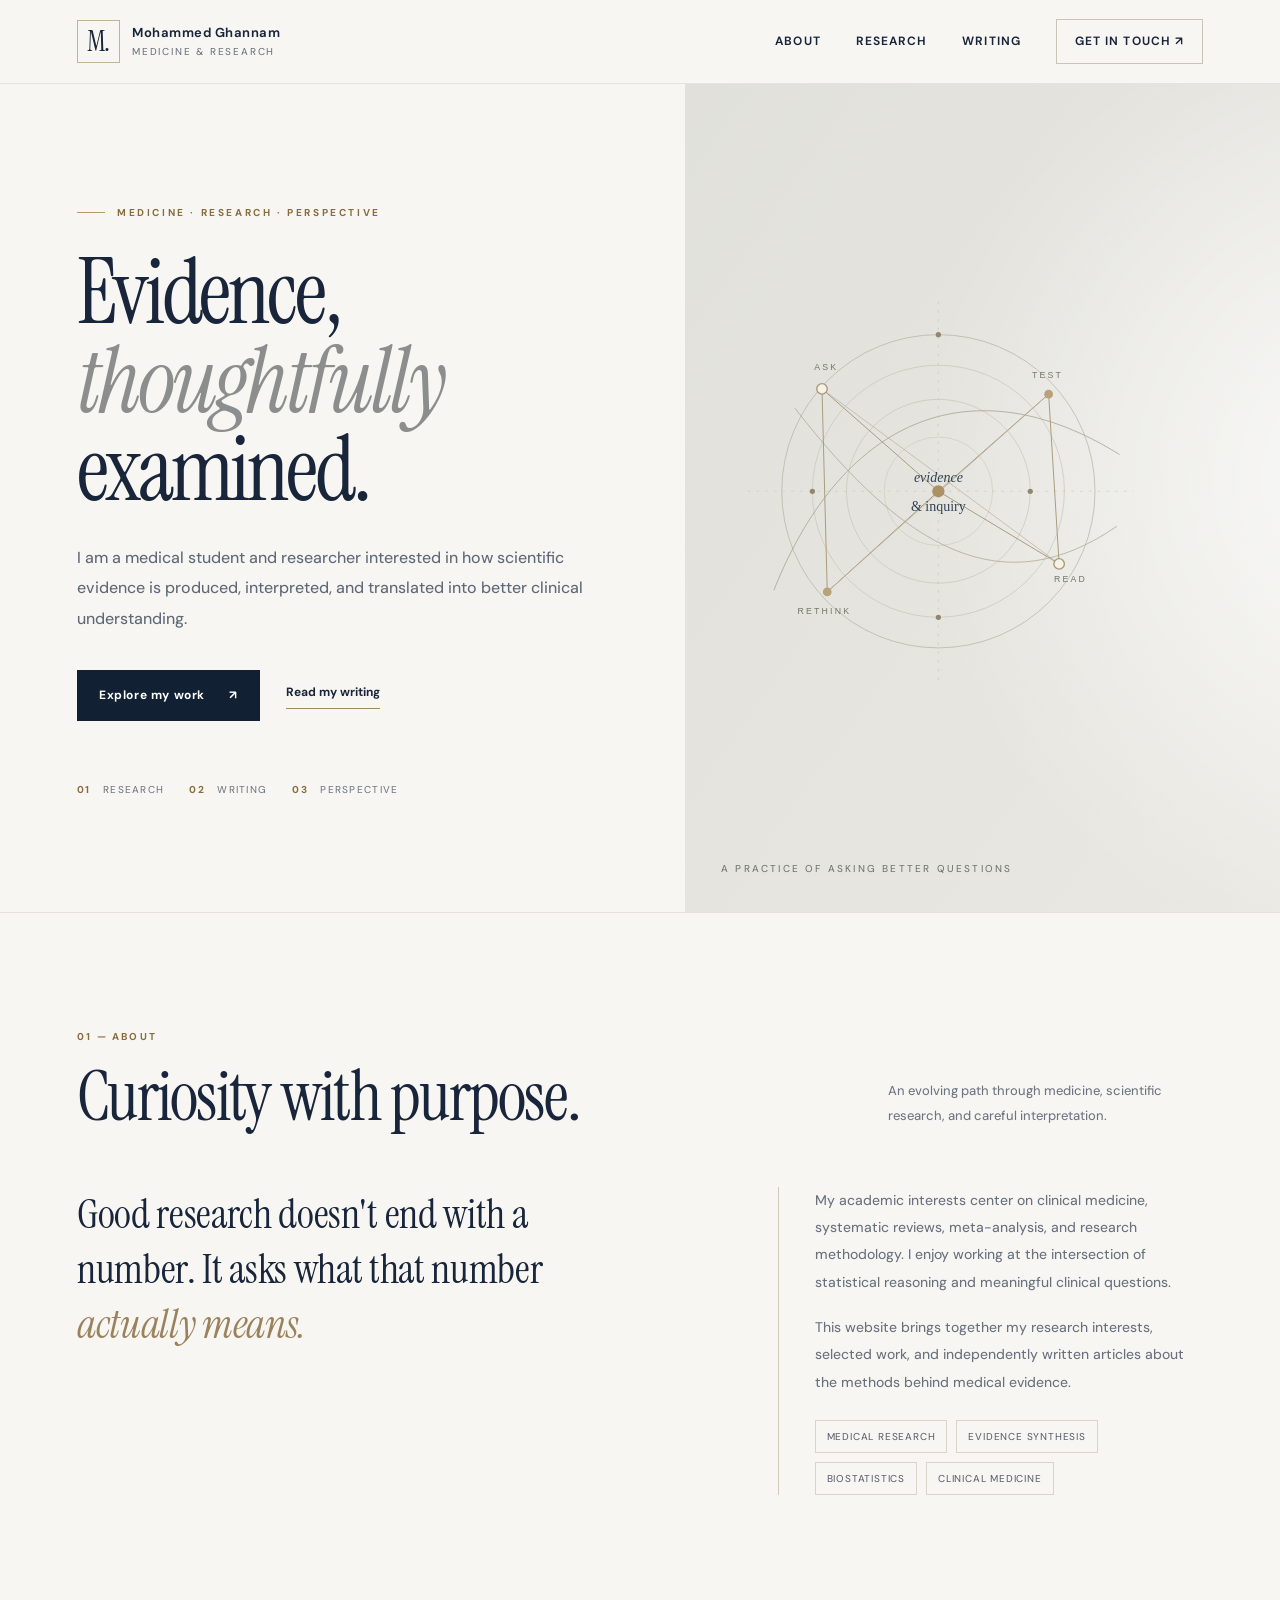
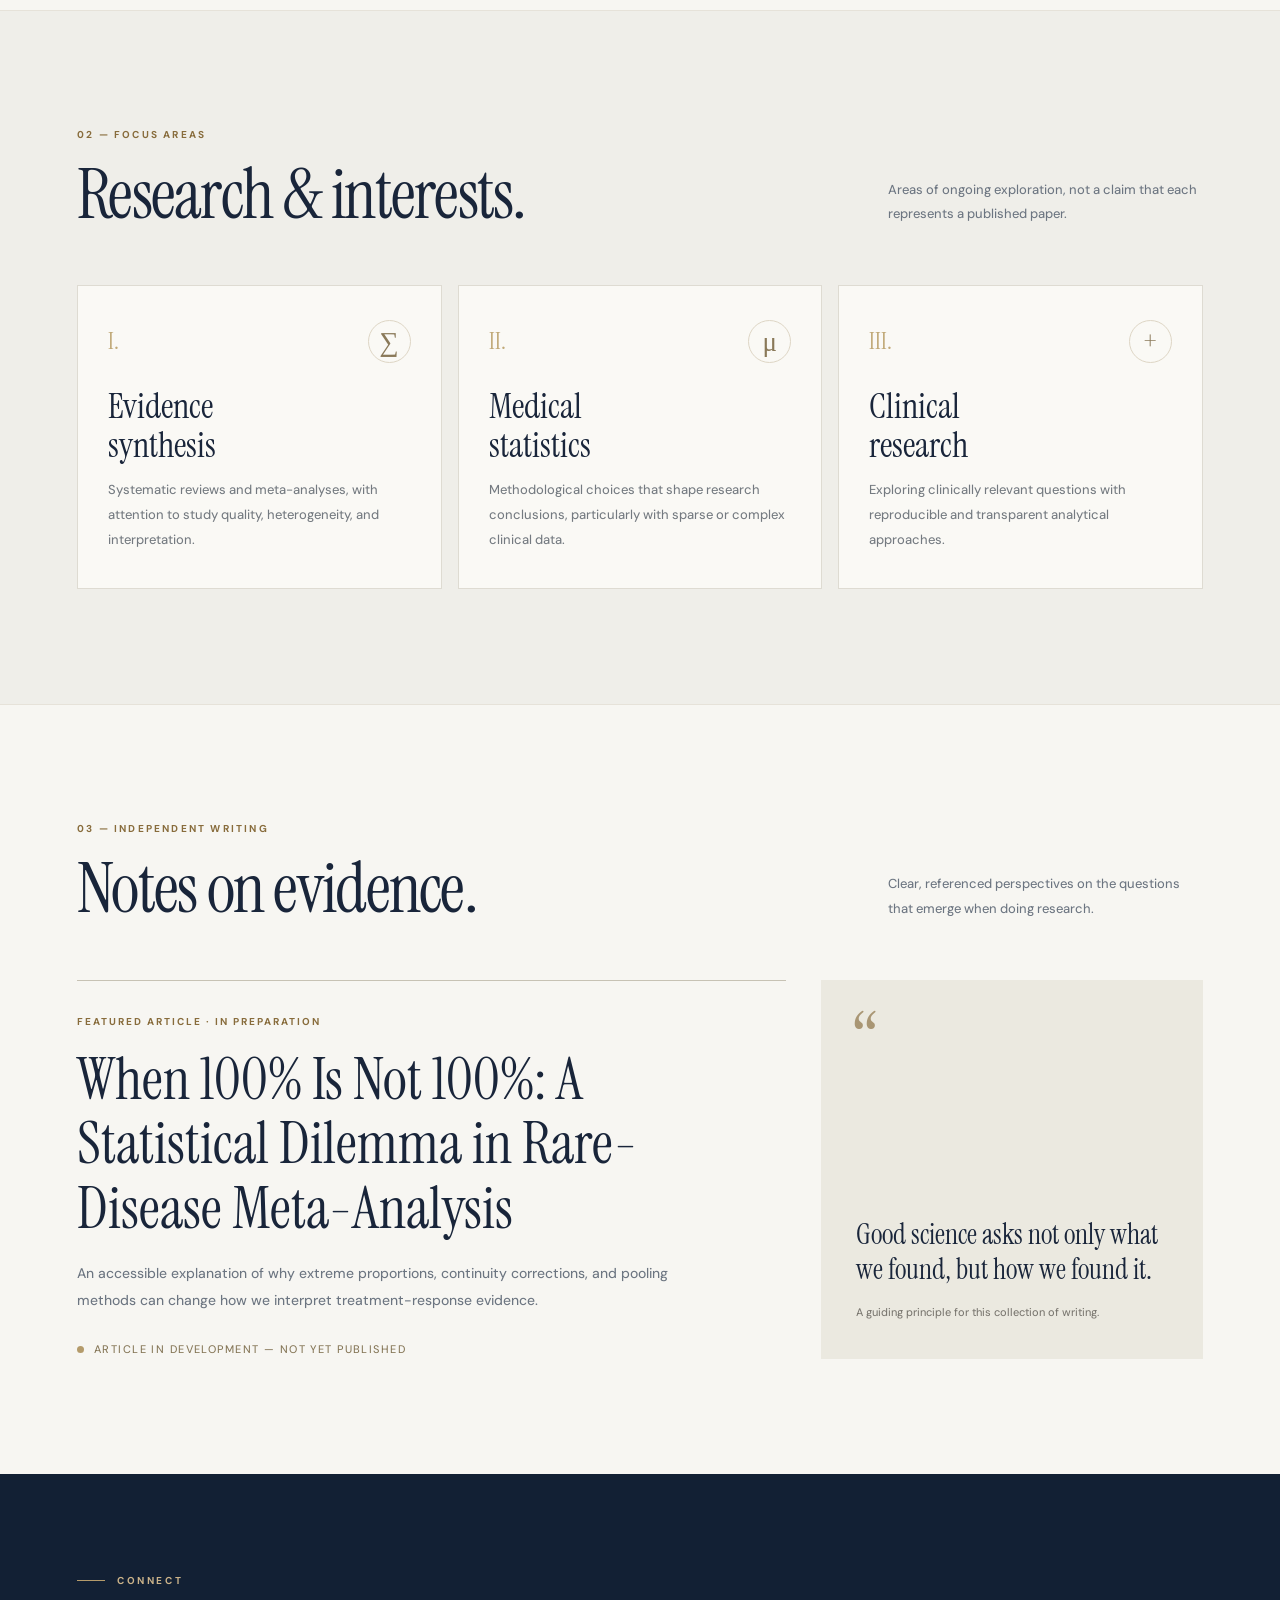
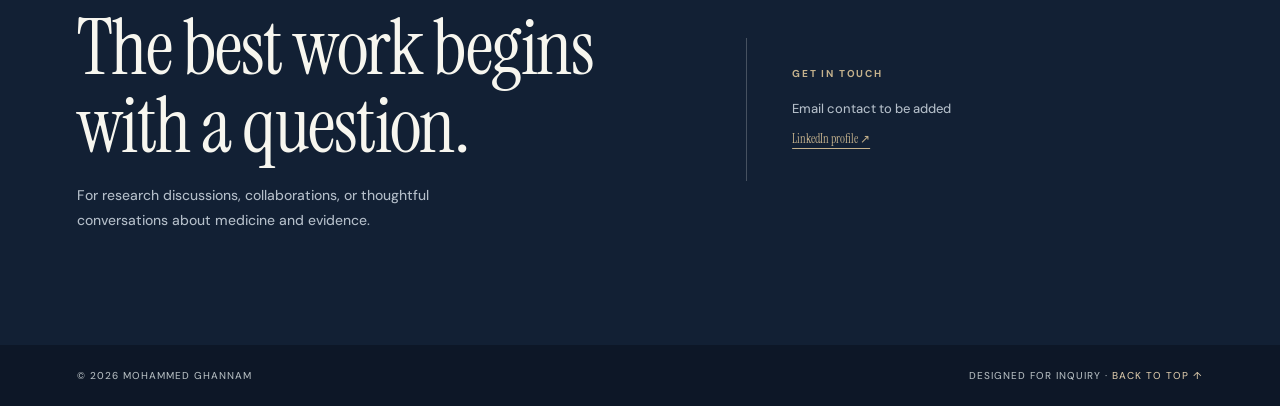
==== index.html @ e0db6dc3 "Add files via upload" ====
<!DOCTYPE html>
<html lang="en">
<head>
  <meta charset="UTF-8">
  <meta name="viewport" content="width=device-width, initial-scale=1">
  <meta name="theme-color" content="#f7f6f2">
  <meta name="description" content="The academic website of Mohammed Ghannam — medicine, research, evidence synthesis, and writing.">
  <meta property="og:type" content="website">
  <meta property="og:title" content="Mohammed Ghannam | Medicine & Research">
  <meta property="og:description" content="Research, evidence synthesis, and reflections on medical statistics.">
  <title>Mohammed Ghannam — Medicine & Research</title>
  <link rel="preconnect" href="https://fonts.googleapis.com">
  <link rel="preconnect" href="https://fonts.gstatic.com" crossorigin>
  <link href="https://fonts.googleapis.com/css2?family=DM+Sans:wght@400;450;500;550;600;650;700&family=Instrument+Serif:ital@0;1&display=swap" rel="stylesheet">
  <style>
  :root{--ink:#19253a;--navy:#122034;--muted:#6c7581;--warm:#f7f6f2;--paper:#fffefa;--line:#e4e2da;--gold:#b49b6b;--gold-dark:#886c3c;--tint:#eeece5;--ff:'DM Sans',Arial,sans-serif;--display:'Instrument Serif',Georgia,serif}
  *{box-sizing:border-box}html{scroll-behavior:smooth}body{margin:0;background:var(--warm);color:var(--ink);font:450 16px/1.7 var(--ff);-webkit-font-smoothing:antialiased}a{color:inherit;text-decoration:none}button{font:inherit}a:focus-visible,button:focus-visible{outline:3px solid var(--gold);outline-offset:4px}::selection{background:#dbc7a4;color:#18253a}.wrap{max-width:1216px;margin:auto;padding:0 45px}
  .site-header{position:sticky;top:0;z-index:10;border-bottom:1px solid rgba(28,39,58,.09);background:rgba(247,246,242,.95);backdrop-filter:blur(20px)}.header-inner{height:83px;display:flex;align-items:center;justify-content:space-between;gap:16px}.brand{display:flex;align-items:center;gap:12px}.brand-mark{width:43px;height:43px;border:1px solid #c2b395;display:grid;place-items:center;color:var(--ink);font:28px var(--display);letter-spacing:-2px;padding-right:2px}.brand-text{display:flex;flex-direction:column;line-height:1.25}.brand-text strong{font-weight:650;font-size:13px;letter-spacing:.04em}.brand-text small{color:var(--muted);font-size:10px;letter-spacing:.18em;text-transform:uppercase;margin-top:5px}.nav{display:flex;gap:35px;align-items:center}.nav a{font-size:12px;font-weight:650;letter-spacing:.09em;text-transform:uppercase;transition:color .2s}.nav a:hover{color:var(--gold-dark)}.nav .nav-contact{border:1px solid #c9c4b8;padding:11px 18px}.menu-toggle{display:none;background:none;border:0;cursor:pointer;font-size:21px;color:var(--ink);padding:8px}
  .hero{position:relative;overflow:hidden;border-bottom:1px solid var(--line)}.hero-grid{min-height:649px;display:grid;grid-template-columns:1.08fr .92fr}.hero-content{padding:120px 25px 114px 0;display:flex;flex-direction:column;justify-content:center}.eyebrow{display:flex;align-items:center;gap:12px;font-size:10px;text-transform:uppercase;letter-spacing:.26em;color:var(--gold-dark);font-weight:700}.eyebrow:before{content:"";height:1px;width:28px;background:var(--gold)}.hero h1{font:normal clamp(66px,7vw,110px)/.99 var(--display);letter-spacing:-.035em;margin:28px 0 28px}.hero h1 em{font-weight:normal;color:#8b8e8d}.hero-description{max-width:510px;color:#5e6877;font-size:16px;line-height:1.9;margin:0}.hero-actions{display:flex;align-items:center;flex-wrap:wrap;gap:26px;margin-top:36px}.button-primary{display:inline-flex;align-items:center;gap:24px;background:var(--navy);color:white;padding:15px 22px;font-size:12px;font-weight:700;letter-spacing:.05em;transition:transform .2s,background .2s}.button-primary:hover{background:#273b51;transform:translateY(-2px)}.text-link{font-size:12px;font-weight:700;border-bottom:1px solid #9c8966;padding-bottom:5px}.hero-art{position:relative;display:grid;place-items:center;background:#e9e8e2;margin:0 -100vw 0 0;padding-right:100vw;overflow:hidden}.hero-art:before{content:"";position:absolute;inset:0;background:radial-gradient(circle at 40% 48%,rgba(255,255,255,.82),transparent 42%),linear-gradient(125deg,rgba(25,42,58,.04),transparent 50%);pointer-events:none}.diagram{width:min(455px,100%);position:relative;z-index:1;padding-left:0}.diagram svg{width:100%;height:auto;display:block}.diagram-label{position:absolute;bottom:35px;left:36px;text-transform:uppercase;font-size:10px;letter-spacing:.22em;color:#71766f}.vertical-text{position:absolute;right:15px;top:50%;transform:translateY(-50%) rotate(90deg);text-transform:uppercase;font-size:9px;letter-spacing:.23em;color:#888c85;white-space:nowrap}.hero-index{display:flex;gap:25px;margin-top:60px;color:#717984;font-size:10px;letter-spacing:.13em;text-transform:uppercase}.hero-index span{white-space:nowrap}.hero-index b{color:var(--gold-dark);font-weight:700;margin-right:8px}
  section{scroll-margin-top:85px}.section-space{padding:115px 0}.section-heading{display:flex;justify-content:space-between;align-items:end;gap:20px;margin-bottom:54px}.section-number{display:block;font-size:10px;letter-spacing:.22em;text-transform:uppercase;font-weight:700;color:var(--gold-dark);margin-bottom:15px}.section-title{font:normal clamp(44px,5.5vw,69px)/1.06 var(--display);letter-spacing:-.025em;margin:0}.section-subtitle{color:var(--muted);font-size:13px;max-width:315px;line-height:1.9;margin:0 0 4px}.about-grid{display:grid;grid-template-columns:1fr .8fr;gap:15%;align-items:start}.about-lead{font:normal clamp(29px,3.2vw,42px)/1.35 var(--display);letter-spacing:-.008em;margin:0}.about-lead em{color:#9a835c}.about-side{border-left:1px solid #cfc9ba;padding-left:36px}.about-side p{margin:0 0 18px;font-size:14px;color:#69717e;line-height:1.95}.topic-tags{display:flex;flex-wrap:wrap;gap:9px;margin-top:24px}.topic-tags span{border:1px solid #d9d4c8;color:#5f6370;font-size:10px;letter-spacing:.08em;padding:7px 11px;text-transform:uppercase}
  .research-section{background:#efeee9;border-top:1px solid #e6e2d9;border-bottom:1px solid #e6e2d9}.research-grid{display:grid;grid-template-columns:repeat(3,1fr);gap:16px}.research-card{border:1px solid #dedbd2;background:#faf9f5;padding:34px 30px 36px;min-height:300px;display:flex;flex-direction:column;justify-content:space-between;transition:transform .2s,border-color .2s}.research-card:hover{transform:translateY(-3px);border-color:#b4a483}.card-top{display:flex;align-items:center;justify-content:space-between}.card-index{font:23px var(--display);color:#c0a977}.card-symbol{height:43px;width:43px;border:1px solid #ded6c5;border-radius:50%;display:grid;place-items:center;color:#8a7959;font:27px var(--display)}.research-card h3{font:normal 35px/1.12 var(--display);margin:24px 0 13px}.research-card p{font-size:13px;color:#747a80;line-height:1.9;margin:0}
  .writing-grid{display:grid;grid-template-columns:1.3fr .7fr;gap:35px}.writing-feature{border-top:1px solid #c7c2b4;padding-top:32px}.writing-feature .meta{color:var(--gold-dark);letter-spacing:.2em;font-size:10px;text-transform:uppercase;font-weight:700}.writing-feature h3{font:normal clamp(36px,4.5vw,59px)/1.12 var(--display);margin:18px 0 19px;max-width:620px}.writing-feature p{max-width:610px;font-size:14px;color:var(--muted);line-height:1.9}.status-line{font-size:11px;text-transform:uppercase;letter-spacing:.13em;color:#857657;display:flex;align-items:center;gap:10px;margin-top:27px}.status-line:before{content:"";width:7px;height:7px;border-radius:50%;background:#b49b6b}.writing-aside{background:#ebe9e0;padding:35px;min-height:285px;display:flex;flex-direction:column;justify-content:space-between}.writing-aside .quote-mark{font:normal 80px/.8 var(--display);color:#a99674}.writing-aside p{font:normal 28px/1.25 var(--display);margin:16px 0 10px}.writing-aside small{font-size:11px;color:#79766f;line-height:1.7}
  .contact-section{background:var(--navy);color:#f7f6ef;padding:98px 0}.contact-grid{display:grid;grid-template-columns:1fr .75fr;align-items:center;gap:60px}.contact-section .eyebrow{color:#cbb38a}.contact-section h2{font:normal clamp(50px,6vw,78px)/1.02 var(--display);max-width:650px;letter-spacing:-.02em;margin:20px 0 17px}.contact-section p{font-size:14px;color:#b4bec9;line-height:1.8;max-width:430px}.contact-side{border-left:1px solid rgba(255,255,255,.22);padding:20px 0 20px 45px}.contact-side strong{font-size:10px;letter-spacing:.18em;text-transform:uppercase;color:#c5b28d}.contact-side a{display:block;font:normal clamp(25px,3vw,35px)/1.2 var(--display);margin:15px 0;color:white;overflow-wrap:anywhere}.contact-side .profile{font-size:12px;color:#c5b28d;text-decoration:underline;text-underline-offset:5px}.contact-side .disabled{color:#b4bec9;font:450 13px var(--ff)}.footer{background:#0d1727;color:#b3bbbf;padding:22px 0}.footer-inner{display:flex;justify-content:space-between;gap:20px;font-size:10px;letter-spacing:.1em;text-transform:uppercase}.footer a{color:#d9c7a9}
  @media(max-width:1000px){.hero-grid{grid-template-columns:1fr 0.75fr}.hero h1{font-size:77px}.hero-index{gap:12px}.hero-index span{font-size:9px}.diagram{width:365px}.wrap{padding:0 32px}.research-card{padding:25px}.research-card h3{font-size:29px}}@media(max-width:740px){.wrap{padding:0 23px}.header-inner{height:74px}.brand-mark{width:38px;height:38px}.brand-text strong{font-size:12px}.nav{display:none;position:absolute;top:74px;left:0;right:0;background:var(--warm);border-bottom:1px solid var(--line);padding:20px 25px 25px;flex-direction:column;gap:20px;align-items:flex-start}.nav.show{display:flex}.menu-toggle{display:block}.hero-grid{min-height:unset;display:flex;flex-direction:column}.hero-content{padding:78px 0 65px}.hero h1{font-size:clamp(65px,13vw,90px);margin-top:25px}.hero-description{font-size:15px}.hero-index{margin-top:48px;flex-wrap:wrap;gap:18px}.hero-art{margin:0 -23px;padding:25px 23px;height:320px}.diagram{width:330px}.vertical-text{right:7px}.diagram-label{bottom:22px;left:24px}.section-space{padding:77px 0}.section-heading{display:block;margin-bottom:37px}.section-subtitle{margin-top:18px;max-width:440px}.about-grid,.writing-grid,.contact-grid{grid-template-columns:1fr;gap:28px}.about-side{padding-left:22px}.research-grid{grid-template-columns:1fr}.research-card{min-height:235px}.research-card h3{margin-top:26px}.writing-aside{min-height:210px}.contact-section{padding:70px 0}.contact-side{padding-left:25px}.footer-inner{flex-direction:column;gap:4px}}@media(prefers-reduced-motion:reduce){html{scroll-behavior:auto}*,*:before,*:after{animation:none!important;transition:none!important}}
  </style>
</head>
<body>
  <!-- EDIT YOUR BASIC DETAILS IN THE SITE SETTINGS NEAR THE BOTTOM OF THIS FILE. -->
  <header class="site-header">
    <div class="wrap header-inner">
      <a class="brand" href="#top" aria-label="Back to home"><span class="brand-mark">M.</span><span class="brand-text"><strong data-site="name">Mohammed Ghannam</strong><small>Medicine &amp; research</small></span></a>
      <button class="menu-toggle" type="button" aria-label="Open menu" aria-expanded="false" aria-controls="primary-nav">☰</button>
      <nav class="nav" id="primary-nav" aria-label="Main navigation"><a href="#about">About</a><a href="#research">Research</a><a href="#writing">Writing</a><a class="nav-contact" href="#contact">Get in touch ↗</a></nav>
    </div>
  </header>
  <main id="top">
    <section class="hero" aria-labelledby="hero-title">
      <div class="wrap hero-grid">
        <div class="hero-content">
          <div class="eyebrow">Medicine · Research · Perspective</div>
          <h1 id="hero-title">Evidence,<br><em>thoughtfully</em><br>examined.</h1>
          <p class="hero-description" data-site="intro">I am a medical student and researcher interested in how scientific evidence is produced, interpreted, and translated into better clinical understanding.</p>
          <div class="hero-actions"><a class="button-primary" href="#research">Explore my work <span aria-hidden="true">↗</span></a><a class="text-link" href="#writing">Read my writing</a></div>
          <div class="hero-index"><span><b>01</b> Research</span><span><b>02</b> Writing</span><span><b>03</b> Perspective</span></div>
        </div>
        <div class="hero-art" aria-hidden="true">
          <div class="diagram">
            <svg viewBox="0 0 520 540" fill="none" xmlns="http://www.w3.org/2000/svg">
              <circle cx="253" cy="262" r="179" stroke="#b5b29f" stroke-width=".8"/><circle cx="253" cy="262" r="144" stroke="#c9c5b6" stroke-width=".8"/><circle cx="253" cy="262" r="105" stroke="#c9c5b6" stroke-width=".8"/><circle cx="253" cy="262" r="62" stroke="#d0ccbd" stroke-width=".8"/>
              <path d="M65 375C146 173 296 118 460 220" stroke="#a19a86" stroke-width=".8"/><path d="M89 167C216 331 328 391 457 302" stroke="#aaa18d" stroke-width=".8"/><path d="M253 45V482M35 262H476" stroke="#c5c0b1" stroke-width=".6" stroke-dasharray="3 7"/>
              <path d="M120 145L253 262L379 151L391 345L253 262L126 377L120 145Z" stroke="#a99a7b" stroke-width="1.1"/><path d="M120 145L391 345M126 377L379 151" stroke="#b9af9c" stroke-width=".8"/>
              <circle cx="253" cy="262" r="7" fill="#ab9163"/><circle cx="120" cy="145" r="6" fill="#f4f2e9" stroke="#aa9977" stroke-width="1.6"/><circle cx="379" cy="151" r="5" fill="#b9a17a"/><circle cx="391" cy="345" r="6" fill="#f4f2e9" stroke="#aa9977" stroke-width="1.6"/><circle cx="126" cy="377" r="5" fill="#b9a17a"/>
              <circle cx="253" cy="83" r="3" fill="#92866f"/><circle cx="109" cy="262" r="3" fill="#92866f"/><circle cx="358" cy="262" r="3" fill="#92866f"/><circle cx="253" cy="406" r="3" fill="#92866f"/>
              <text x="111" y="123" font-family="Arial,sans-serif" font-size="10" letter-spacing="2.5" fill="#737768">ASK</text><text x="360" y="132" font-family="Arial,sans-serif" font-size="10" letter-spacing="2.5" fill="#737768">TEST</text><text x="385" y="366" font-family="Arial,sans-serif" font-size="10" letter-spacing="2.5" fill="#737768">READ</text><text x="92" y="402" font-family="Arial,sans-serif" font-size="10" letter-spacing="2.5" fill="#737768">RETHINK</text>
              <text x="253" y="251" text-anchor="middle" font-family="Georgia,serif" font-style="italic" font-size="16" fill="#344354">evidence</text><text x="253" y="284" text-anchor="middle" font-family="Georgia,serif" font-size="16" fill="#344354">&amp; inquiry</text>
            </svg>
          </div>
          <div class="diagram-label">A practice of asking better questions</div><div class="vertical-text">An independent academic portfolio · 2026</div>
        </div>
      </div>
    </section>
    <section id="about" class="section-space" aria-labelledby="about-title"><div class="wrap">
      <div class="section-heading"><div><span class="section-number">01 — About</span><h2 id="about-title" class="section-title">Curiosity with purpose.</h2></div><p class="section-subtitle">An evolving path through medicine, scientific research, and careful interpretation.</p></div>
      <div class="about-grid"><p class="about-lead">Good research doesn't end with a number. It asks what that number <em>actually means.</em></p><div class="about-side"><p data-site="about">My academic interests center on clinical medicine, systematic reviews, meta-analysis, and research methodology. I enjoy working at the intersection of statistical reasoning and meaningful clinical questions.</p><p>This website brings together my research interests, selected work, and independently written articles about the methods behind medical evidence.</p><div class="topic-tags"><span>Medical research</span><span>Evidence synthesis</span><span>Biostatistics</span><span>Clinical medicine</span></div></div></div>
    </div></section>
    <section id="research" class="section-space research-section" aria-labelledby="research-title"><div class="wrap"><div class="section-heading"><div><span class="section-number">02 — Focus areas</span><h2 id="research-title" class="section-title">Research &amp; interests.</h2></div><p class="section-subtitle">Areas of ongoing exploration, not a claim that each represents a published paper.</p></div><div class="research-grid">
      <article class="research-card"><div class="card-top"><span class="card-index">I.</span><span class="card-symbol">∑</span></div><div><h3>Evidence<br>synthesis</h3><p>Systematic reviews and meta-analyses, with attention to study quality, heterogeneity, and interpretation.</p></div></article>
      <article class="research-card"><div class="card-top"><span class="card-index">II.</span><span class="card-symbol">μ</span></div><div><h3>Medical<br>statistics</h3><p>Methodological choices that shape research conclusions, particularly with sparse or complex clinical data.</p></div></article>
      <article class="research-card"><div class="card-top"><span class="card-index">III.</span><span class="card-symbol">+</span></div><div><h3>Clinical<br>research</h3><p>Exploring clinically relevant questions with reproducible and transparent analytical approaches.</p></div></article>
    </div></div></section>
    <section id="writing" class="section-space" aria-labelledby="writing-title"><div class="wrap"><div class="section-heading"><div><span class="section-number">03 — Independent writing</span><h2 id="writing-title" class="section-title">Notes on evidence.</h2></div><p class="section-subtitle">Clear, referenced perspectives on the questions that emerge when doing research.</p></div><div class="writing-grid"><article class="writing-feature"><div class="meta">Featured article · In preparation</div><h3>When 100% Is Not 100%: A Statistical Dilemma in Rare-Disease Meta-Analysis</h3><p>An accessible explanation of why extreme proportions, continuity corrections, and pooling methods can change how we interpret treatment-response evidence.</p><div class="status-line">Article in development — not yet published</div></article><aside class="writing-aside"><div class="quote-mark">“</div><div><p>Good science asks not only what we found, but how we found it.</p><small>A guiding principle for this collection of writing.</small></div></aside></div></div></section>
    <section id="contact" class="contact-section" aria-labelledby="contact-title"><div class="wrap contact-grid"><div><div class="eyebrow">Connect</div><h2 id="contact-title">The best work begins with a question.</h2><p>For research discussions, collaborations, or thoughtful conversations about medicine and evidence.</p></div><div class="contact-side"><strong>Get in touch</strong><a id="contact-email" class="disabled">Email contact to be added</a><a id="contact-linkedin" class="profile" hidden target="_blank" rel="noopener noreferrer">LinkedIn profile ↗</a></div></div></section>
  </main>
  <footer class="footer"><div class="wrap footer-inner"><span>© <span id="copyright-year">2026</span> <span data-site="name">Mohammed Ghannam</span></span><span>Designed for inquiry · <a href="#top">Back to top ↑</a></span></div></footer>
  <script>
  /* ======================================================
     YOUR SITE SETTINGS — EDIT THESE LINES ONLY
     Later, we can add your real publications and articles.
     ====================================================== */
  const SITE = {
    name: 'Mohammed Ghannam',
    intro: 'I am a medical student and researcher interested in how scientific evidence is produced, interpreted, and translated into better clinical understanding.',
    about: 'My academic interests center on clinical medicine, systematic reviews, meta-analysis, and research methodology. I enjoy working at the intersection of statistical reasoning and meaningful clinical questions.',
    email: '',                    // Example: 'hello@yourdomain.com'
    linkedin: ''                  // Example: 'https://www.linkedin.com/in/your-profile/'
  };
  /* ====================================================== */
  document.querySelectorAll('[data-site]').forEach(el=>{
    const key=el.getAttribute('data-site');if(SITE[key])el.textContent=SITE[key];
  });
  document.title=SITE.name+' — Medicine & Research';
  document.querySelector('meta[name="description"]').content='The academic website of '+SITE.name+' — medicine, research, evidence synthesis, and writing.';
  document.querySelector('meta[property="og:title"]').content=SITE.name+' | Medicine & Research';
  document.getElementById('copyright-year').textContent=String(new Date().getFullYear());
  const emailEl=document.getElementById('contact-email');
  if(SITE.email && /^[^\s@]+@[^\s@]+\.[^\s@]+$/.test(SITE.email)){
    emailEl.href='mailto:'+SITE.email; emailEl.textContent=SITE.email+' ↗'; emailEl.classList.remove('disabled');
  }
  const linkedinEl=document.getElementById('contact-linkedin');
  if(SITE.linkedin && /^https:\/\/(www\.)?linkedin\.com\//i.test(SITE.linkedin)){
    linkedinEl.href=SITE.linkedin; linkedinEl.hidden=false;
  }
  const menuToggle=document.querySelector('.menu-toggle');
  const nav=document.querySelector('.nav');
  menuToggle.addEventListener('click',()=>{
    const open=nav.classList.toggle('show');menuToggle.setAttribute('aria-expanded',String(open));menuToggle.textContent=open?'✕':'☰';
  });
  nav.querySelectorAll('a').forEach(a=>a.addEventListener('click',()=>{
    nav.classList.remove('show');menuToggle.setAttribute('aria-expanded','false');menuToggle.textContent='☰';
  }));
  </script>
</body>
</html>
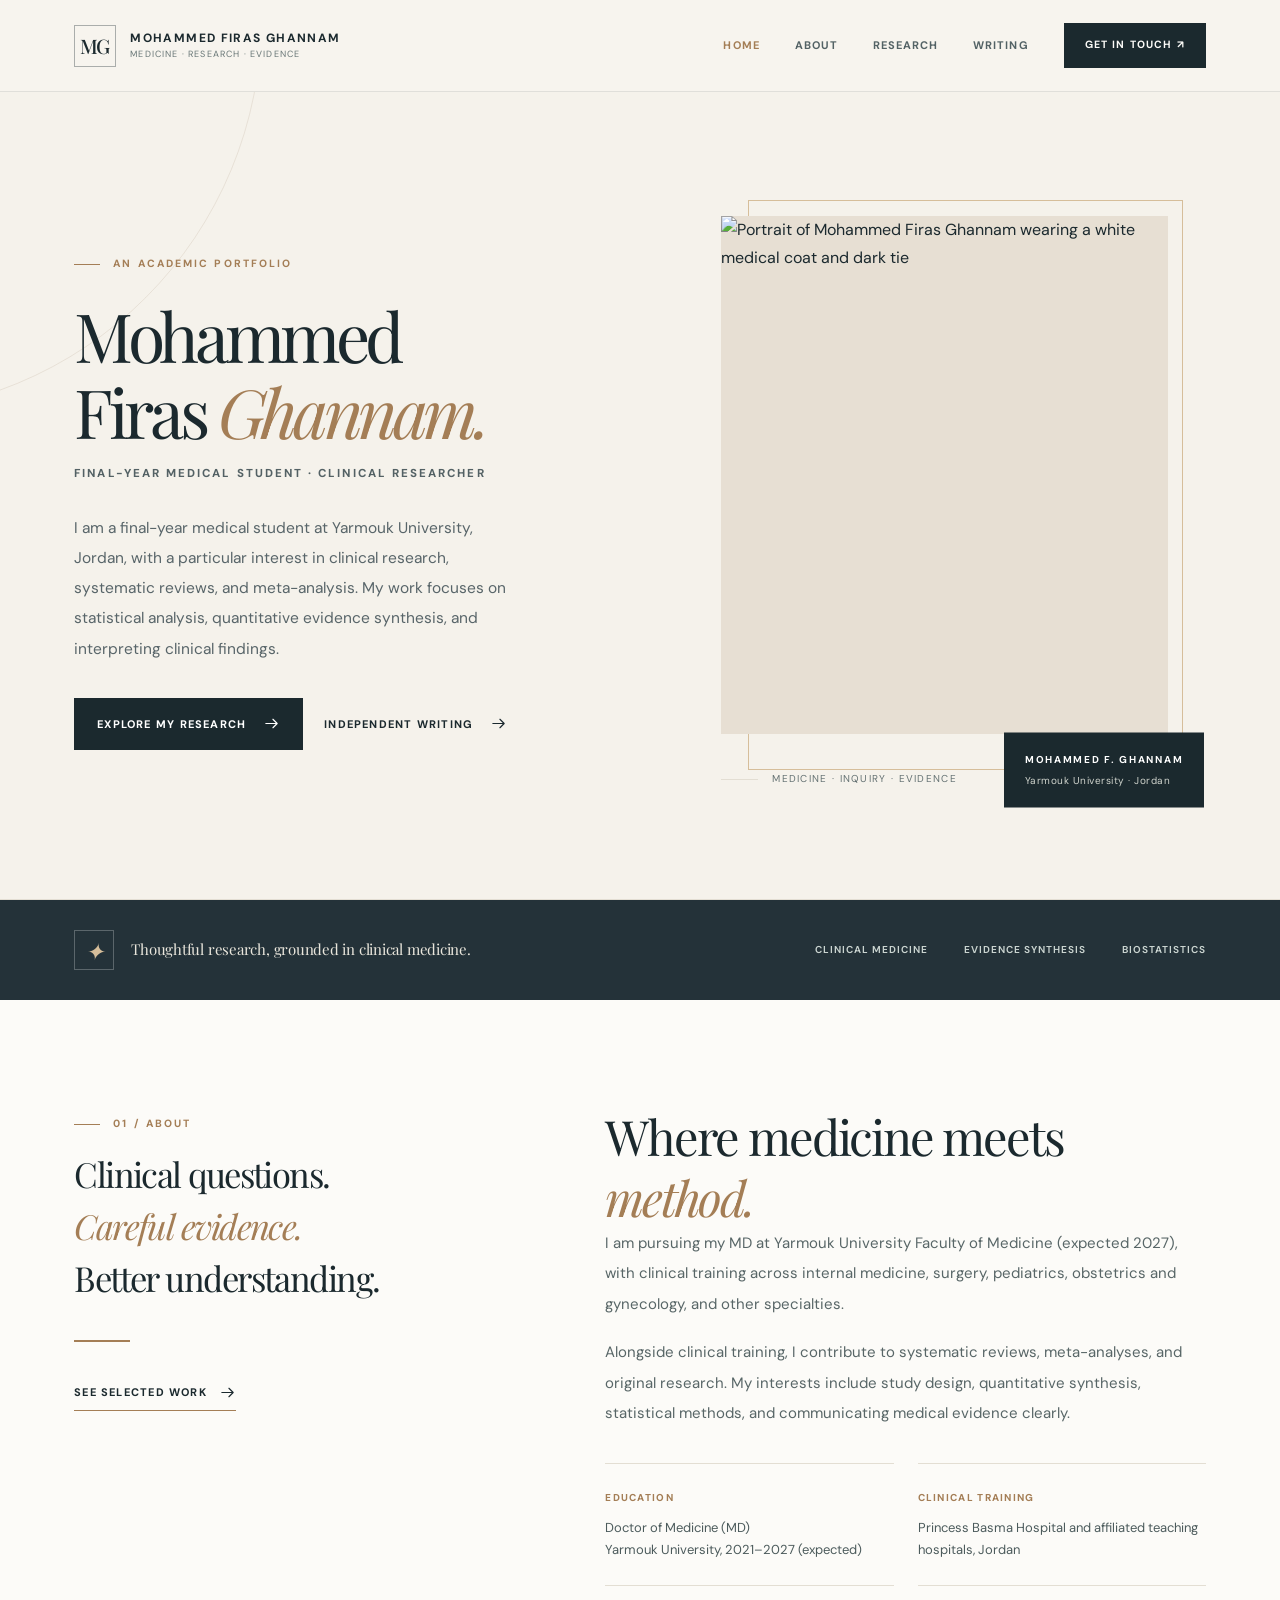
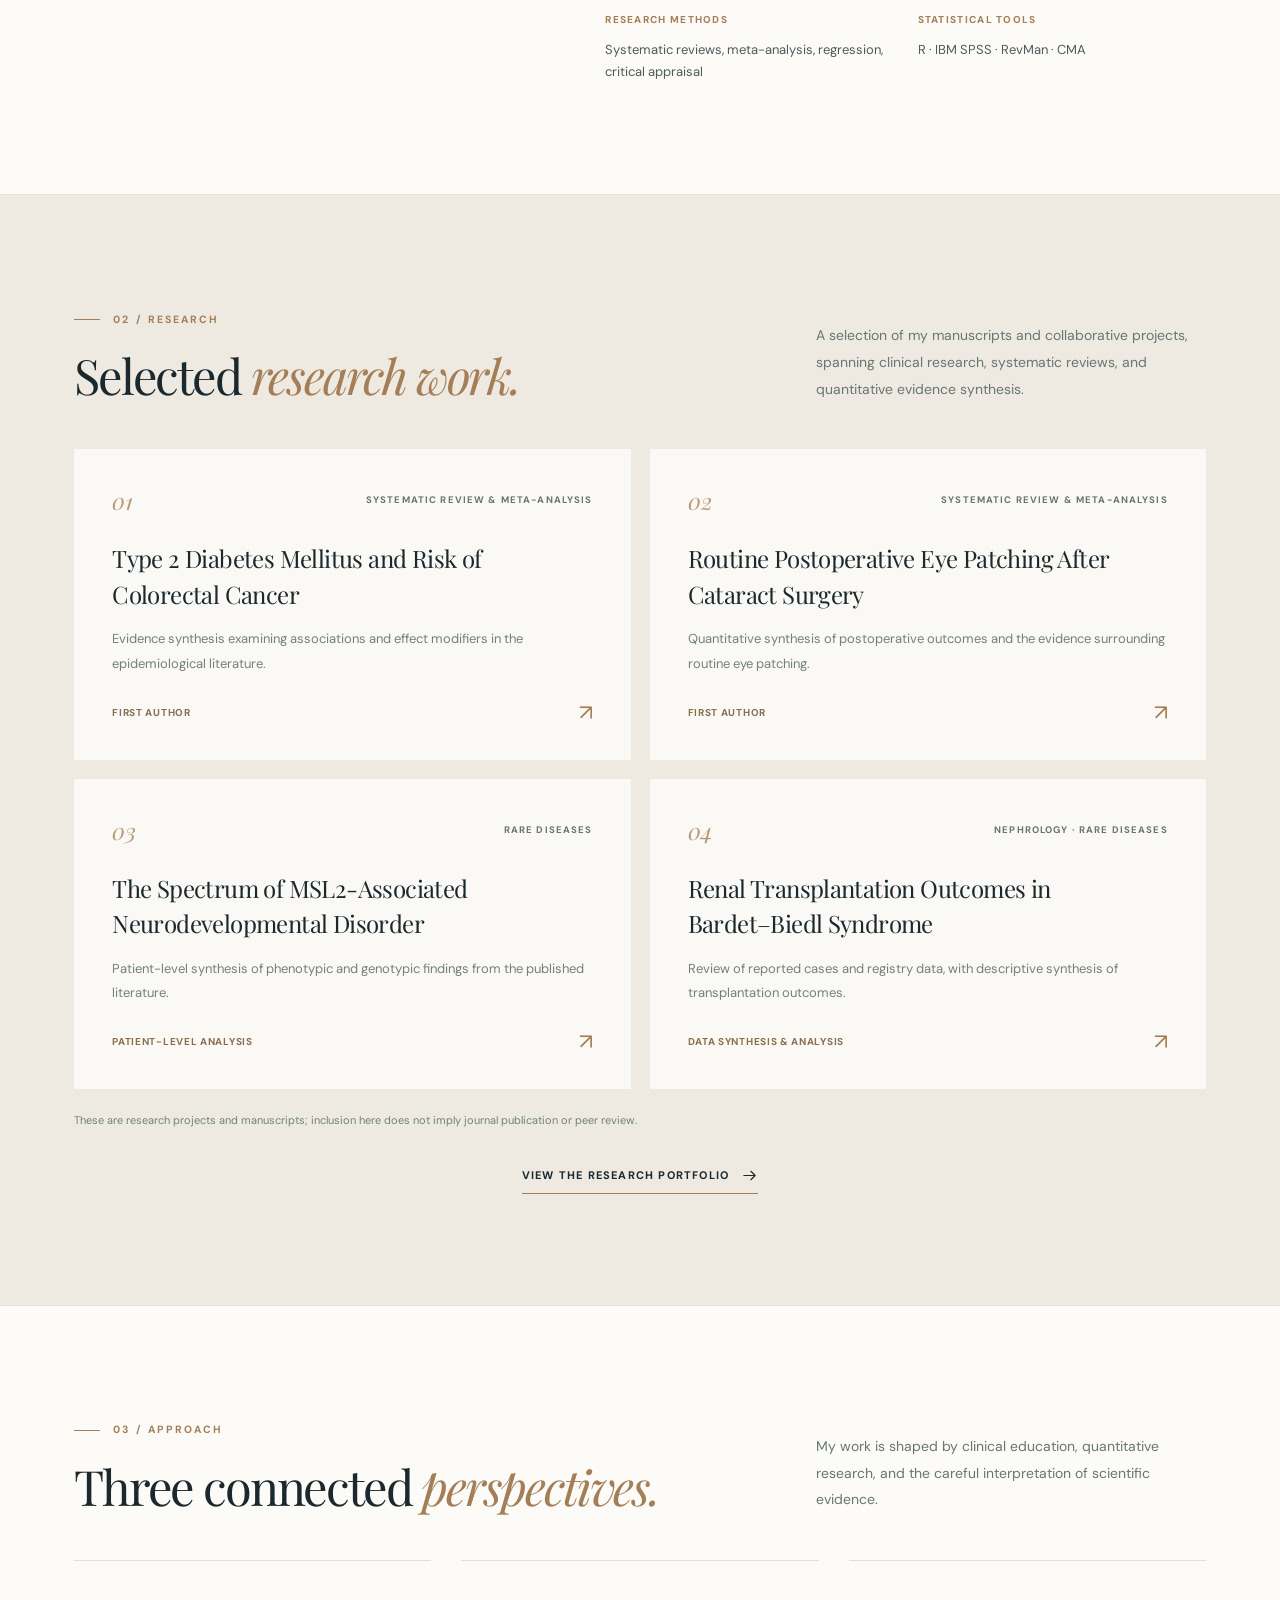
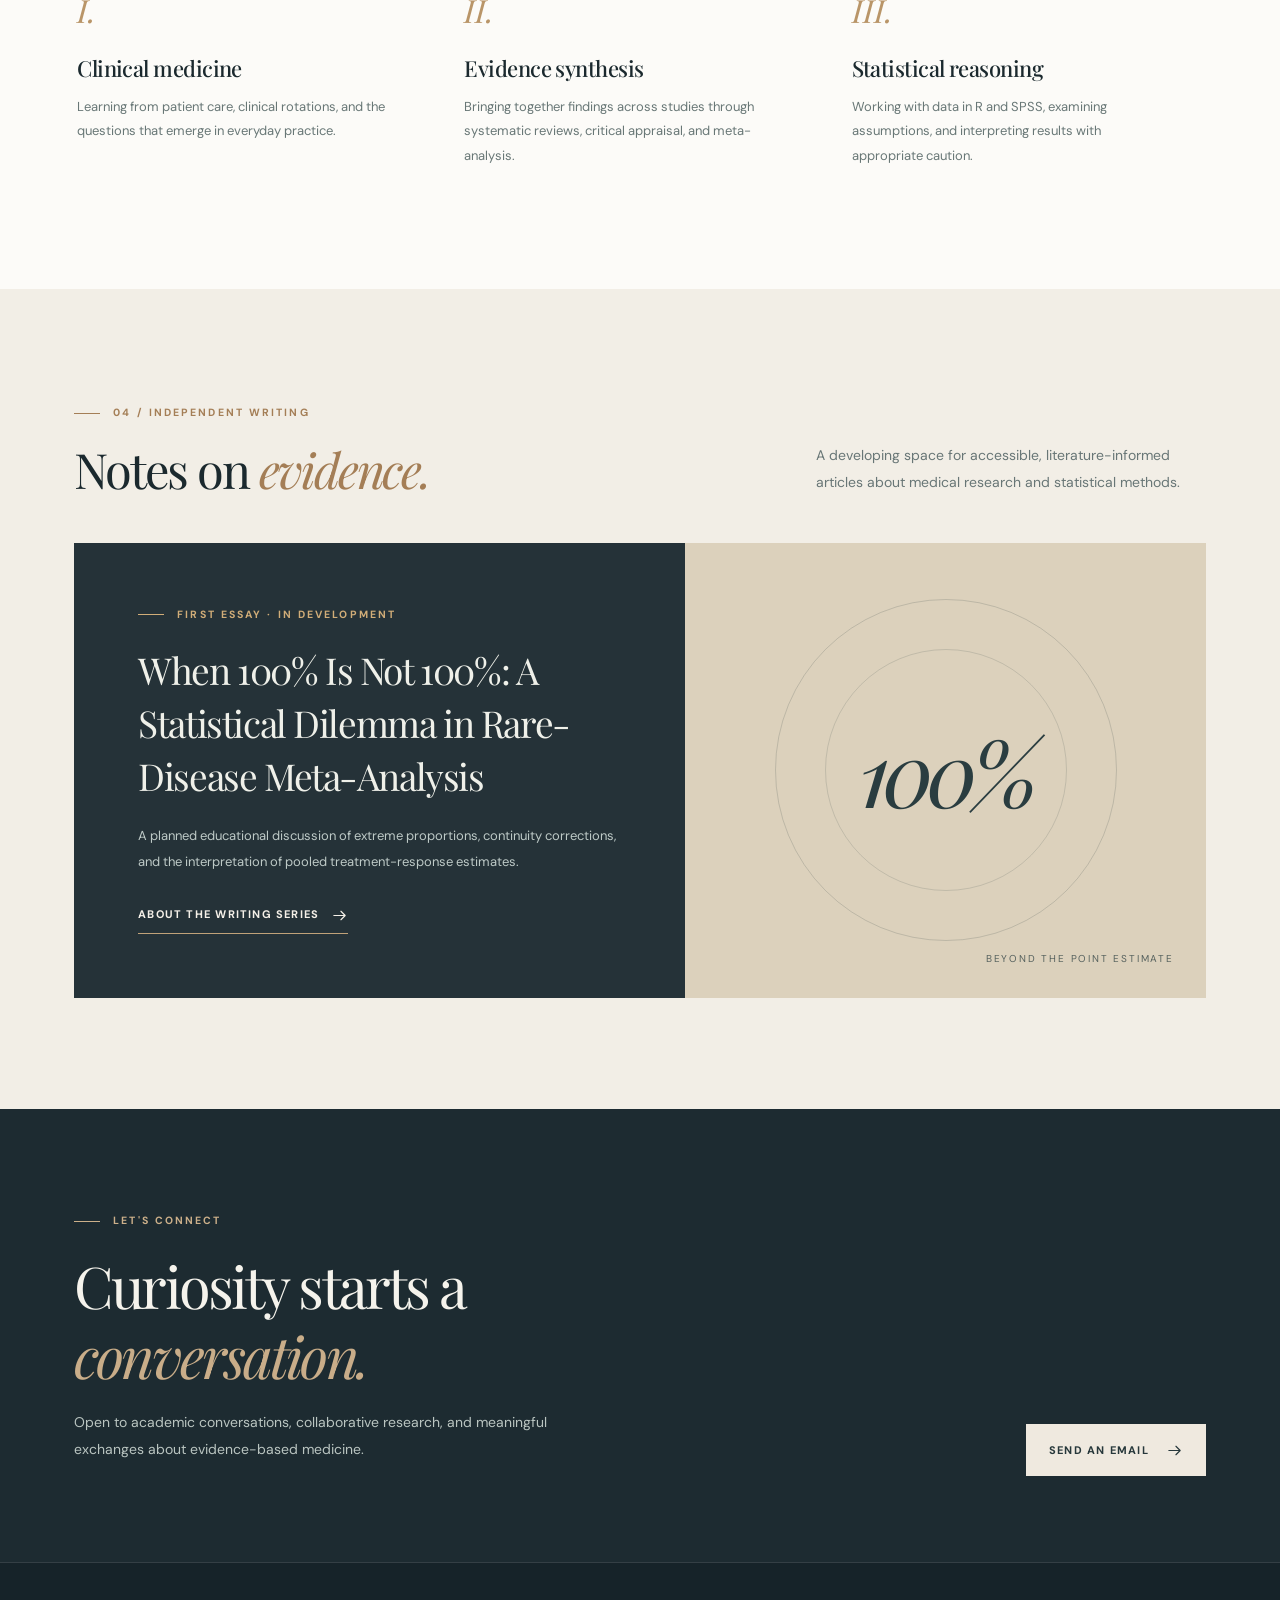
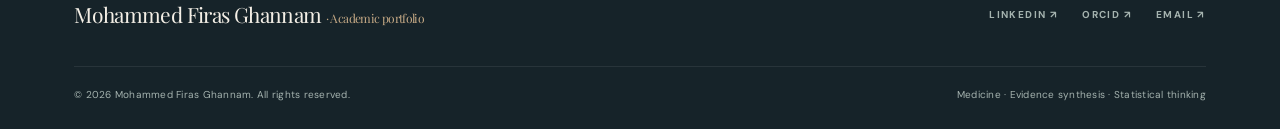
==== commit 897cf46b: "Add files via upload" ====
--- a/index.html
+++ b/index.html
@@ -1,113 +1,22 @@
-<!DOCTYPE html>
-<html lang="en">
-<head>
-  <meta charset="UTF-8">
-  <meta name="viewport" content="width=device-width, initial-scale=1">
-  <meta name="theme-color" content="#f7f6f2">
-  <meta name="description" content="The academic website of Mohammed Ghannam — medicine, research, evidence synthesis, and writing.">
-  <meta property="og:type" content="website">
-  <meta property="og:title" content="Mohammed Ghannam | Medicine & Research">
-  <meta property="og:description" content="Research, evidence synthesis, and reflections on medical statistics.">
-  <title>Mohammed Ghannam — Medicine & Research</title>
-  <link rel="preconnect" href="https://fonts.googleapis.com">
-  <link rel="preconnect" href="https://fonts.gstatic.com" crossorigin>
-  <link href="https://fonts.googleapis.com/css2?family=DM+Sans:wght@400;450;500;550;600;650;700&family=Instrument+Serif:ital@0;1&display=swap" rel="stylesheet">
-  <style>
-  :root{--ink:#19253a;--navy:#122034;--muted:#6c7581;--warm:#f7f6f2;--paper:#fffefa;--line:#e4e2da;--gold:#b49b6b;--gold-dark:#886c3c;--tint:#eeece5;--ff:'DM Sans',Arial,sans-serif;--display:'Instrument Serif',Georgia,serif}
-  *{box-sizing:border-box}html{scroll-behavior:smooth}body{margin:0;background:var(--warm);color:var(--ink);font:450 16px/1.7 var(--ff);-webkit-font-smoothing:antialiased}a{color:inherit;text-decoration:none}button{font:inherit}a:focus-visible,button:focus-visible{outline:3px solid var(--gold);outline-offset:4px}::selection{background:#dbc7a4;color:#18253a}.wrap{max-width:1216px;margin:auto;padding:0 45px}
-  .site-header{position:sticky;top:0;z-index:10;border-bottom:1px solid rgba(28,39,58,.09);background:rgba(247,246,242,.95);backdrop-filter:blur(20px)}.header-inner{height:83px;display:flex;align-items:center;justify-content:space-between;gap:16px}.brand{display:flex;align-items:center;gap:12px}.brand-mark{width:43px;height:43px;border:1px solid #c2b395;display:grid;place-items:center;color:var(--ink);font:28px var(--display);letter-spacing:-2px;padding-right:2px}.brand-text{display:flex;flex-direction:column;line-height:1.25}.brand-text strong{font-weight:650;font-size:13px;letter-spacing:.04em}.brand-text small{color:var(--muted);font-size:10px;letter-spacing:.18em;text-transform:uppercase;margin-top:5px}.nav{display:flex;gap:35px;align-items:center}.nav a{font-size:12px;font-weight:650;letter-spacing:.09em;text-transform:uppercase;transition:color .2s}.nav a:hover{color:var(--gold-dark)}.nav .nav-contact{border:1px solid #c9c4b8;padding:11px 18px}.menu-toggle{display:none;background:none;border:0;cursor:pointer;font-size:21px;color:var(--ink);padding:8px}
-  .hero{position:relative;overflow:hidden;border-bottom:1px solid var(--line)}.hero-grid{min-height:649px;display:grid;grid-template-columns:1.08fr .92fr}.hero-content{padding:120px 25px 114px 0;display:flex;flex-direction:column;justify-content:center}.eyebrow{display:flex;align-items:center;gap:12px;font-size:10px;text-transform:uppercase;letter-spacing:.26em;color:var(--gold-dark);font-weight:700}.eyebrow:before{content:"";height:1px;width:28px;background:var(--gold)}.hero h1{font:normal clamp(66px,7vw,110px)/.99 var(--display);letter-spacing:-.035em;margin:28px 0 28px}.hero h1 em{font-weight:normal;color:#8b8e8d}.hero-description{max-width:510px;color:#5e6877;font-size:16px;line-height:1.9;margin:0}.hero-actions{display:flex;align-items:center;flex-wrap:wrap;gap:26px;margin-top:36px}.button-primary{display:inline-flex;align-items:center;gap:24px;background:var(--navy);color:white;padding:15px 22px;font-size:12px;font-weight:700;letter-spacing:.05em;transition:transform .2s,background .2s}.button-primary:hover{background:#273b51;transform:translateY(-2px)}.text-link{font-size:12px;font-weight:700;border-bottom:1px solid #9c8966;padding-bottom:5px}.hero-art{position:relative;display:grid;place-items:center;background:#e9e8e2;margin:0 -100vw 0 0;padding-right:100vw;overflow:hidden}.hero-art:before{content:"";position:absolute;inset:0;background:radial-gradient(circle at 40% 48%,rgba(255,255,255,.82),transparent 42%),linear-gradient(125deg,rgba(25,42,58,.04),transparent 50%);pointer-events:none}.diagram{width:min(455px,100%);position:relative;z-index:1;padding-left:0}.diagram svg{width:100%;height:auto;display:block}.diagram-label{position:absolute;bottom:35px;left:36px;text-transform:uppercase;font-size:10px;letter-spacing:.22em;color:#71766f}.vertical-text{position:absolute;right:15px;top:50%;transform:translateY(-50%) rotate(90deg);text-transform:uppercase;font-size:9px;letter-spacing:.23em;color:#888c85;white-space:nowrap}.hero-index{display:flex;gap:25px;margin-top:60px;color:#717984;font-size:10px;letter-spacing:.13em;text-transform:uppercase}.hero-index span{white-space:nowrap}.hero-index b{color:var(--gold-dark);font-weight:700;margin-right:8px}
-  section{scroll-margin-top:85px}.section-space{padding:115px 0}.section-heading{display:flex;justify-content:space-between;align-items:end;gap:20px;margin-bottom:54px}.section-number{display:block;font-size:10px;letter-spacing:.22em;text-transform:uppercase;font-weight:700;color:var(--gold-dark);margin-bottom:15px}.section-title{font:normal clamp(44px,5.5vw,69px)/1.06 var(--display);letter-spacing:-.025em;margin:0}.section-subtitle{color:var(--muted);font-size:13px;max-width:315px;line-height:1.9;margin:0 0 4px}.about-grid{display:grid;grid-template-columns:1fr .8fr;gap:15%;align-items:start}.about-lead{font:normal clamp(29px,3.2vw,42px)/1.35 var(--display);letter-spacing:-.008em;margin:0}.about-lead em{color:#9a835c}.about-side{border-left:1px solid #cfc9ba;padding-left:36px}.about-side p{margin:0 0 18px;font-size:14px;color:#69717e;line-height:1.95}.topic-tags{display:flex;flex-wrap:wrap;gap:9px;margin-top:24px}.topic-tags span{border:1px solid #d9d4c8;color:#5f6370;font-size:10px;letter-spacing:.08em;padding:7px 11px;text-transform:uppercase}
-  .research-section{background:#efeee9;border-top:1px solid #e6e2d9;border-bottom:1px solid #e6e2d9}.research-grid{display:grid;grid-template-columns:repeat(3,1fr);gap:16px}.research-card{border:1px solid #dedbd2;background:#faf9f5;padding:34px 30px 36px;min-height:300px;display:flex;flex-direction:column;justify-content:space-between;transition:transform .2s,border-color .2s}.research-card:hover{transform:translateY(-3px);border-color:#b4a483}.card-top{display:flex;align-items:center;justify-content:space-between}.card-index{font:23px var(--display);color:#c0a977}.card-symbol{height:43px;width:43px;border:1px solid #ded6c5;border-radius:50%;display:grid;place-items:center;color:#8a7959;font:27px var(--display)}.research-card h3{font:normal 35px/1.12 var(--display);margin:24px 0 13px}.research-card p{font-size:13px;color:#747a80;line-height:1.9;margin:0}
-  .writing-grid{display:grid;grid-template-columns:1.3fr .7fr;gap:35px}.writing-feature{border-top:1px solid #c7c2b4;padding-top:32px}.writing-feature .meta{color:var(--gold-dark);letter-spacing:.2em;font-size:10px;text-transform:uppercase;font-weight:700}.writing-feature h3{font:normal clamp(36px,4.5vw,59px)/1.12 var(--display);margin:18px 0 19px;max-width:620px}.writing-feature p{max-width:610px;font-size:14px;color:var(--muted);line-height:1.9}.status-line{font-size:11px;text-transform:uppercase;letter-spacing:.13em;color:#857657;display:flex;align-items:center;gap:10px;margin-top:27px}.status-line:before{content:"";width:7px;height:7px;border-radius:50%;background:#b49b6b}.writing-aside{background:#ebe9e0;padding:35px;min-height:285px;display:flex;flex-direction:column;justify-content:space-between}.writing-aside .quote-mark{font:normal 80px/.8 var(--display);color:#a99674}.writing-aside p{font:normal 28px/1.25 var(--display);margin:16px 0 10px}.writing-aside small{font-size:11px;color:#79766f;line-height:1.7}
-  .contact-section{background:var(--navy);color:#f7f6ef;padding:98px 0}.contact-grid{display:grid;grid-template-columns:1fr .75fr;align-items:center;gap:60px}.contact-section .eyebrow{color:#cbb38a}.contact-section h2{font:normal clamp(50px,6vw,78px)/1.02 var(--display);max-width:650px;letter-spacing:-.02em;margin:20px 0 17px}.contact-section p{font-size:14px;color:#b4bec9;line-height:1.8;max-width:430px}.contact-side{border-left:1px solid rgba(255,255,255,.22);padding:20px 0 20px 45px}.contact-side strong{font-size:10px;letter-spacing:.18em;text-transform:uppercase;color:#c5b28d}.contact-side a{display:block;font:normal clamp(25px,3vw,35px)/1.2 var(--display);margin:15px 0;color:white;overflow-wrap:anywhere}.contact-side .profile{font-size:12px;color:#c5b28d;text-decoration:underline;text-underline-offset:5px}.contact-side .disabled{color:#b4bec9;font:450 13px var(--ff)}.footer{background:#0d1727;color:#b3bbbf;padding:22px 0}.footer-inner{display:flex;justify-content:space-between;gap:20px;font-size:10px;letter-spacing:.1em;text-transform:uppercase}.footer a{color:#d9c7a9}
-  @media(max-width:1000px){.hero-grid{grid-template-columns:1fr 0.75fr}.hero h1{font-size:77px}.hero-index{gap:12px}.hero-index span{font-size:9px}.diagram{width:365px}.wrap{padding:0 32px}.research-card{padding:25px}.research-card h3{font-size:29px}}@media(max-width:740px){.wrap{padding:0 23px}.header-inner{height:74px}.brand-mark{width:38px;height:38px}.brand-text strong{font-size:12px}.nav{display:none;position:absolute;top:74px;left:0;right:0;background:var(--warm);border-bottom:1px solid var(--line);padding:20px 25px 25px;flex-direction:column;gap:20px;align-items:flex-start}.nav.show{display:flex}.menu-toggle{display:block}.hero-grid{min-height:unset;display:flex;flex-direction:column}.hero-content{padding:78px 0 65px}.hero h1{font-size:clamp(65px,13vw,90px);margin-top:25px}.hero-description{font-size:15px}.hero-index{margin-top:48px;flex-wrap:wrap;gap:18px}.hero-art{margin:0 -23px;padding:25px 23px;height:320px}.diagram{width:330px}.vertical-text{right:7px}.diagram-label{bottom:22px;left:24px}.section-space{padding:77px 0}.section-heading{display:block;margin-bottom:37px}.section-subtitle{margin-top:18px;max-width:440px}.about-grid,.writing-grid,.contact-grid{grid-template-columns:1fr;gap:28px}.about-side{padding-left:22px}.research-grid{grid-template-columns:1fr}.research-card{min-height:235px}.research-card h3{margin-top:26px}.writing-aside{min-height:210px}.contact-section{padding:70px 0}.contact-side{padding-left:25px}.footer-inner{flex-direction:column;gap:4px}}@media(prefers-reduced-motion:reduce){html{scroll-behavior:auto}*,*:before,*:after{animation:none!important;transition:none!important}}
-  </style>
-</head>
-<body>
-  <!-- EDIT YOUR BASIC DETAILS IN THE SITE SETTINGS NEAR THE BOTTOM OF THIS FILE. -->
-  <header class="site-header">
-    <div class="wrap header-inner">
-      <a class="brand" href="#top" aria-label="Back to home"><span class="brand-mark">M.</span><span class="brand-text"><strong data-site="name">Mohammed Ghannam</strong><small>Medicine &amp; research</small></span></a>
-      <button class="menu-toggle" type="button" aria-label="Open menu" aria-expanded="false" aria-controls="primary-nav">☰</button>
-      <nav class="nav" id="primary-nav" aria-label="Main navigation"><a href="#about">About</a><a href="#research">Research</a><a href="#writing">Writing</a><a class="nav-contact" href="#contact">Get in touch ↗</a></nav>
-    </div>
-  </header>
-  <main id="top">
-    <section class="hero" aria-labelledby="hero-title">
-      <div class="wrap hero-grid">
-        <div class="hero-content">
-          <div class="eyebrow">Medicine · Research · Perspective</div>
-          <h1 id="hero-title">Evidence,<br><em>thoughtfully</em><br>examined.</h1>
-          <p class="hero-description" data-site="intro">I am a medical student and researcher interested in how scientific evidence is produced, interpreted, and translated into better clinical understanding.</p>
-          <div class="hero-actions"><a class="button-primary" href="#research">Explore my work <span aria-hidden="true">↗</span></a><a class="text-link" href="#writing">Read my writing</a></div>
-          <div class="hero-index"><span><b>01</b> Research</span><span><b>02</b> Writing</span><span><b>03</b> Perspective</span></div>
-        </div>
-        <div class="hero-art" aria-hidden="true">
-          <div class="diagram">
-            <svg viewBox="0 0 520 540" fill="none" xmlns="http://www.w3.org/2000/svg">
-              <circle cx="253" cy="262" r="179" stroke="#b5b29f" stroke-width=".8"/><circle cx="253" cy="262" r="144" stroke="#c9c5b6" stroke-width=".8"/><circle cx="253" cy="262" r="105" stroke="#c9c5b6" stroke-width=".8"/><circle cx="253" cy="262" r="62" stroke="#d0ccbd" stroke-width=".8"/>
-              <path d="M65 375C146 173 296 118 460 220" stroke="#a19a86" stroke-width=".8"/><path d="M89 167C216 331 328 391 457 302" stroke="#aaa18d" stroke-width=".8"/><path d="M253 45V482M35 262H476" stroke="#c5c0b1" stroke-width=".6" stroke-dasharray="3 7"/>
-              <path d="M120 145L253 262L379 151L391 345L253 262L126 377L120 145Z" stroke="#a99a7b" stroke-width="1.1"/><path d="M120 145L391 345M126 377L379 151" stroke="#b9af9c" stroke-width=".8"/>
-              <circle cx="253" cy="262" r="7" fill="#ab9163"/><circle cx="120" cy="145" r="6" fill="#f4f2e9" stroke="#aa9977" stroke-width="1.6"/><circle cx="379" cy="151" r="5" fill="#b9a17a"/><circle cx="391" cy="345" r="6" fill="#f4f2e9" stroke="#aa9977" stroke-width="1.6"/><circle cx="126" cy="377" r="5" fill="#b9a17a"/>
-              <circle cx="253" cy="83" r="3" fill="#92866f"/><circle cx="109" cy="262" r="3" fill="#92866f"/><circle cx="358" cy="262" r="3" fill="#92866f"/><circle cx="253" cy="406" r="3" fill="#92866f"/>
-              <text x="111" y="123" font-family="Arial,sans-serif" font-size="10" letter-spacing="2.5" fill="#737768">ASK</text><text x="360" y="132" font-family="Arial,sans-serif" font-size="10" letter-spacing="2.5" fill="#737768">TEST</text><text x="385" y="366" font-family="Arial,sans-serif" font-size="10" letter-spacing="2.5" fill="#737768">READ</text><text x="92" y="402" font-family="Arial,sans-serif" font-size="10" letter-spacing="2.5" fill="#737768">RETHINK</text>
-              <text x="253" y="251" text-anchor="middle" font-family="Georgia,serif" font-style="italic" font-size="16" fill="#344354">evidence</text><text x="253" y="284" text-anchor="middle" font-family="Georgia,serif" font-size="16" fill="#344354">&amp; inquiry</text>
-            </svg>
-          </div>
-          <div class="diagram-label">A practice of asking better questions</div><div class="vertical-text">An independent academic portfolio · 2026</div>
-        </div>
-      </div>
-    </section>
-    <section id="about" class="section-space" aria-labelledby="about-title"><div class="wrap">
-      <div class="section-heading"><div><span class="section-number">01 — About</span><h2 id="about-title" class="section-title">Curiosity with purpose.</h2></div><p class="section-subtitle">An evolving path through medicine, scientific research, and careful interpretation.</p></div>
-      <div class="about-grid"><p class="about-lead">Good research doesn't end with a number. It asks what that number <em>actually means.</em></p><div class="about-side"><p data-site="about">My academic interests center on clinical medicine, systematic reviews, meta-analysis, and research methodology. I enjoy working at the intersection of statistical reasoning and meaningful clinical questions.</p><p>This website brings together my research interests, selected work, and independently written articles about the methods behind medical evidence.</p><div class="topic-tags"><span>Medical research</span><span>Evidence synthesis</span><span>Biostatistics</span><span>Clinical medicine</span></div></div></div>
-    </div></section>
-    <section id="research" class="section-space research-section" aria-labelledby="research-title"><div class="wrap"><div class="section-heading"><div><span class="section-number">02 — Focus areas</span><h2 id="research-title" class="section-title">Research &amp; interests.</h2></div><p class="section-subtitle">Areas of ongoing exploration, not a claim that each represents a published paper.</p></div><div class="research-grid">
-      <article class="research-card"><div class="card-top"><span class="card-index">I.</span><span class="card-symbol">∑</span></div><div><h3>Evidence<br>synthesis</h3><p>Systematic reviews and meta-analyses, with attention to study quality, heterogeneity, and interpretation.</p></div></article>
-      <article class="research-card"><div class="card-top"><span class="card-index">II.</span><span class="card-symbol">μ</span></div><div><h3>Medical<br>statistics</h3><p>Methodological choices that shape research conclusions, particularly with sparse or complex clinical data.</p></div></article>
-      <article class="research-card"><div class="card-top"><span class="card-index">III.</span><span class="card-symbol">+</span></div><div><h3>Clinical<br>research</h3><p>Exploring clinically relevant questions with reproducible and transparent analytical approaches.</p></div></article>
-    </div></div></section>
-    <section id="writing" class="section-space" aria-labelledby="writing-title"><div class="wrap"><div class="section-heading"><div><span class="section-number">03 — Independent writing</span><h2 id="writing-title" class="section-title">Notes on evidence.</h2></div><p class="section-subtitle">Clear, referenced perspectives on the questions that emerge when doing research.</p></div><div class="writing-grid"><article class="writing-feature"><div class="meta">Featured article · In preparation</div><h3>When 100% Is Not 100%: A Statistical Dilemma in Rare-Disease Meta-Analysis</h3><p>An accessible explanation of why extreme proportions, continuity corrections, and pooling methods can change how we interpret treatment-response evidence.</p><div class="status-line">Article in development — not yet published</div></article><aside class="writing-aside"><div class="quote-mark">“</div><div><p>Good science asks not only what we found, but how we found it.</p><small>A guiding principle for this collection of writing.</small></div></aside></div></div></section>
-    <section id="contact" class="contact-section" aria-labelledby="contact-title"><div class="wrap contact-grid"><div><div class="eyebrow">Connect</div><h2 id="contact-title">The best work begins with a question.</h2><p>For research discussions, collaborations, or thoughtful conversations about medicine and evidence.</p></div><div class="contact-side"><strong>Get in touch</strong><a id="contact-email" class="disabled">Email contact to be added</a><a id="contact-linkedin" class="profile" hidden target="_blank" rel="noopener noreferrer">LinkedIn profile ↗</a></div></div></section>
-  </main>
-  <footer class="footer"><div class="wrap footer-inner"><span>© <span id="copyright-year">2026</span> <span data-site="name">Mohammed Ghannam</span></span><span>Designed for inquiry · <a href="#top">Back to top ↑</a></span></div></footer>
-  <script>
-  /* ======================================================
-     YOUR SITE SETTINGS — EDIT THESE LINES ONLY
-     Later, we can add your real publications and articles.
-     ====================================================== */
-  const SITE = {
-    name: 'Mohammed Ghannam',
-    intro: 'I am a medical student and researcher interested in how scientific evidence is produced, interpreted, and translated into better clinical understanding.',
-    about: 'My academic interests center on clinical medicine, systematic reviews, meta-analysis, and research methodology. I enjoy working at the intersection of statistical reasoning and meaningful clinical questions.',
-    email: '',                    // Example: 'hello@yourdomain.com'
-    linkedin: ''                  // Example: 'https://www.linkedin.com/in/your-profile/'
-  };
-  /* ====================================================== */
-  document.querySelectorAll('[data-site]').forEach(el=>{
-    const key=el.getAttribute('data-site');if(SITE[key])el.textContent=SITE[key];
-  });
-  document.title=SITE.name+' — Medicine & Research';
-  document.querySelector('meta[name="description"]').content='The academic website of '+SITE.name+' — medicine, research, evidence synthesis, and writing.';
-  document.querySelector('meta[property="og:title"]').content=SITE.name+' | Medicine & Research';
-  document.getElementById('copyright-year').textContent=String(new Date().getFullYear());
-  const emailEl=document.getElementById('contact-email');
-  if(SITE.email && /^[^\s@]+@[^\s@]+\.[^\s@]+$/.test(SITE.email)){
-    emailEl.href='mailto:'+SITE.email; emailEl.textContent=SITE.email+' ↗'; emailEl.classList.remove('disabled');
-  }
-  const linkedinEl=document.getElementById('contact-linkedin');
-  if(SITE.linkedin && /^https:\/\/(www\.)?linkedin\.com\//i.test(SITE.linkedin)){
-    linkedinEl.href=SITE.linkedin; linkedinEl.hidden=false;
-  }
-  const menuToggle=document.querySelector('.menu-toggle');
-  const nav=document.querySelector('.nav');
-  menuToggle.addEventListener('click',()=>{
-    const open=nav.classList.toggle('show');menuToggle.setAttribute('aria-expanded',String(open));menuToggle.textContent=open?'✕':'☰';
-  });
-  nav.querySelectorAll('a').forEach(a=>a.addEventListener('click',()=>{
-    nav.classList.remove('show');menuToggle.setAttribute('aria-expanded','false');menuToggle.textContent='☰';
-  }));
-  </script>
-</body>
-</html>
+<!doctype html><html lang="en"><head><meta charset="utf-8"><meta name="viewport" content="width=device-width,initial-scale=1"><meta name="theme-color" content="#f5f2eb"><meta name="description" content="Academic portfolio of Mohammed Firas Ghannam, final-year medical student at Yarmouk University. Clinical research, evidence synthesis, and statistical analysis."><meta name="author" content="Mohammed Firas Ghannam"><meta name="robots" content="index,follow"><meta property="og:type" content="website"><meta property="og:title" content="Mohammed Firas Ghannam | Medicine, Research &amp; Evidence"><meta property="og:description" content="Academic portfolio of Mohammed Firas Ghannam, final-year medical student at Yarmouk University. Clinical research, evidence synthesis, and statistical analysis."><meta property="og:image" content="assets/social-cover.jpg"><meta name="twitter:card" content="summary_large_image"><title>Mohammed Firas Ghannam | Medicine, Research &amp; Evidence</title><link rel="icon" href="assets/favicon.svg" type="image/svg+xml"><link rel="preconnect" href="https://fonts.googleapis.com"><link rel="preconnect" href="https://fonts.gstatic.com" crossorigin><link rel="stylesheet" href="styles.css"><script type="application/ld+json">{"@context":"https://schema.org","@type":"Person","name":"Mohammed Firas Ghannam","description":"Final-year medical student at Yarmouk University with an interest in clinical research, evidence synthesis, and statistical analysis.","email":"mailto:mghannamm4g@gmail.com","affiliation":{"@type":"CollegeOrUniversity","name":"Yarmouk University"},"sameAs":["https://orcid.org/0009-0002-7203-2063","https://www.linkedin.com/in/mohammedghannam"]}</script></head><body><a class="skip-link" href="#main" style="position:absolute;top:-100px;left:10px;z-index:1000;background:#fff;padding:8px" onfocus="this.style.top='10px'" onblur="this.style.top='-100px'">Skip to content</a><header class="site-header"><div class="container nav-wrap">
+<a href="index.html" class="brand" aria-label="Mohammed Firas Ghannam, homepage"><span class="brand-monogram">MG</span><span class="brand-type"><b>Mohammed Firas Ghannam</b><small>Medicine · Research · Evidence</small></span></a>
+<button class="menu-toggle" type="button" aria-label="Toggle navigation" aria-expanded="false" aria-controls="site-menu"><svg viewBox="0 0 24 24" fill="none" stroke="currentColor" stroke-width="1.7" aria-hidden="true"><path d="M4 7h16M4 12h16M4 17h16"/></svg></button>
+<nav id="site-menu" class="nav-links" aria-label="Main navigation"><a href="index.html" aria-current="page">Home</a><a href="index.html#about">About</a><a href="research.html" >Research</a><a href="writing.html" >Writing</a><a href="mailto:mghannamm4g@gmail.com" class="nav-contact">Get in touch ↗</a></nav>
+</div></header>
+<main id="main">
+<section class="hero" aria-labelledby="home-title"><div class="container hero-grid">
+<div class="hero-copy"><span class="eyebrow">An academic portfolio</span><h1 id="home-title">Mohammed<br>Firas <em>Ghannam.</em></h1><p class="hero-role">Final-Year Medical Student <span aria-hidden="true">·</span> Clinical Researcher</p><p class="hero-description">I am a final-year medical student at Yarmouk University, Jordan, with a particular interest in clinical research, systematic reviews, and meta-analysis. My work focuses on statistical analysis, quantitative evidence synthesis, and interpreting clinical findings.</p><div class="hero-buttons"><a class="button" href="research.html">Explore my research <svg viewBox="0 0 24 24" fill="none" stroke="currentColor" stroke-width="1.6" stroke-linecap="round" stroke-linejoin="round" aria-hidden="true"><path d="M4 12h16m-6-6 6 6-6 6"/></svg></a><a class="button button-light" href="writing.html">Independent writing <svg viewBox="0 0 24 24" fill="none" stroke="currentColor" stroke-width="1.6" stroke-linecap="round" stroke-linejoin="round" aria-hidden="true"><path d="M4 12h16m-6-6 6 6-6 6"/></svg></a></div></div>
+<div class="hero-photo-side"><div class="hero-portrait-frame"><div class="hero-portrait"><img src="assets/mohammed-ghannam-portrait.webp" alt="Portrait of Mohammed Firas Ghannam wearing a white medical coat and dark tie" width="1223" height="1286" decoding="async" fetchpriority="high"></div><div class="portrait-caption"><strong>Mohammed F. Ghannam</strong><small>Yarmouk University · Jordan</small></div><div class="hero-side-note">Medicine · Inquiry · Evidence</div></div></div>
+</div></section>
+<div class="bar"><div class="container bar-inner"><div class="bar-intro"><span>✦</span><p>Thoughtful research, grounded in clinical medicine.</p></div><div class="bar-points"><span>Clinical medicine</span><span>Evidence synthesis</span><span>Biostatistics</span></div></div></div>
+<section id="about" class="section"><div class="container about-layout"><div><span class="eyebrow">01 / About</span><p class="about-quote">Clinical questions.<br><em>Careful evidence.</em><br>Better understanding.</p><div class="about-rule"></div><a class="text-link" href="research.html">See selected work <svg viewBox="0 0 24 24" fill="none" stroke="currentColor" stroke-width="1.6" stroke-linecap="round" stroke-linejoin="round" aria-hidden="true"><path d="M4 12h16m-6-6 6 6-6 6"/></svg></a></div><div><h2 style="margin-top:0">Where medicine meets <em>method.</em></h2><p class="about-text">I am pursuing my MD at Yarmouk University Faculty of Medicine (expected 2027), with clinical training across internal medicine, surgery, pediatrics, obstetrics and gynecology, and other specialties.</p><p class="about-text">Alongside clinical training, I contribute to systematic reviews, meta-analyses, and original research. My interests include study design, quantitative synthesis, statistical methods, and communicating medical evidence clearly.</p><div class="detail-list"><div class="detail-item"><span class="label">Education</span><p>Doctor of Medicine (MD)<br>Yarmouk University, 2021–2027 (expected)</p></div><div class="detail-item"><span class="label">Clinical training</span><p>Princess Basma Hospital and affiliated teaching hospitals, Jordan</p></div><div class="detail-item"><span class="label">Research methods</span><p>Systematic reviews, meta-analysis, regression, critical appraisal</p></div><div class="detail-item"><span class="label">Statistical tools</span><p>R · IBM SPSS · RevMan · CMA</p></div></div></div></div></section>
+<section id="featured-research" class="section research-section"><div class="container"><div class="section-head"><div><span class="eyebrow">02 / Research</span><h2>Selected <em>research work.</em></h2></div><p class="section-intro">A selection of my manuscripts and collaborative projects, spanning clinical research, systematic reviews, and quantitative evidence synthesis.</p></div><div class="research-grid">
+<a class="research-card" href="research.html#diabetes-crc"><div class="card-top"><span class="card-num">01</span><span class="card-tag">Systematic review & meta-analysis</span></div><h3>Type 2 Diabetes Mellitus and Risk of Colorectal Cancer</h3><p>Evidence synthesis examining associations and effect modifiers in the epidemiological literature.</p><div class="card-bottom"><span class="card-role">FIRST AUTHOR</span><span class="card-arrow" aria-hidden="true">↗</span></div></a>
+<a class="research-card" href="research.html#cataract"><div class="card-top"><span class="card-num">02</span><span class="card-tag">Systematic review & meta-analysis</span></div><h3>Routine Postoperative Eye Patching After Cataract Surgery</h3><p>Quantitative synthesis of postoperative outcomes and the evidence surrounding routine eye patching.</p><div class="card-bottom"><span class="card-role">FIRST AUTHOR</span><span class="card-arrow" aria-hidden="true">↗</span></div></a>
+<a class="research-card" href="research.html#msl2"><div class="card-top"><span class="card-num">03</span><span class="card-tag">Rare diseases</span></div><h3>The Spectrum of MSL2-Associated Neurodevelopmental Disorder</h3><p>Patient-level synthesis of phenotypic and genotypic findings from the published literature.</p><div class="card-bottom"><span class="card-role">PATIENT-LEVEL ANALYSIS</span><span class="card-arrow" aria-hidden="true">↗</span></div></a>
+<a class="research-card" href="research.html#bardet-biedl"><div class="card-top"><span class="card-num">04</span><span class="card-tag">Nephrology · Rare diseases</span></div><h3>Renal Transplantation Outcomes in Bardet–Biedl Syndrome</h3><p>Review of reported cases and registry data, with descriptive synthesis of transplantation outcomes.</p><div class="card-bottom"><span class="card-role">DATA SYNTHESIS & ANALYSIS</span><span class="card-arrow" aria-hidden="true">↗</span></div></a>
+</div><p class="footnote">These are research projects and manuscripts; inclusion here does not imply journal publication or peer review.</p><div class="section-center"><a class="text-link" href="research.html">View the research portfolio <svg viewBox="0 0 24 24" fill="none" stroke="currentColor" stroke-width="1.6" stroke-linecap="round" stroke-linejoin="round" aria-hidden="true"><path d="M4 12h16m-6-6 6 6-6 6"/></svg></a></div></div></section>
+<section class="section" id="expertise"><div class="container"><div class="section-head"><div><span class="eyebrow">03 / Approach</span><h2>Three connected <em>perspectives.</em></h2></div><p class="section-intro">My work is shaped by clinical education, quantitative research, and the careful interpretation of scientific evidence.</p></div><div class="expertise-grid"><div class="expertise-card"><span class="expertise-num">I.</span><h3>Clinical medicine</h3><p>Learning from patient care, clinical rotations, and the questions that emerge in everyday practice.</p></div><div class="expertise-card"><span class="expertise-num">II.</span><h3>Evidence synthesis</h3><p>Bringing together findings across studies through systematic reviews, critical appraisal, and meta-analysis.</p></div><div class="expertise-card"><span class="expertise-num">III.</span><h3>Statistical reasoning</h3><p>Working with data in R and SPSS, examining assumptions, and interpreting results with appropriate caution.</p></div></div></div></section>
+<section class="section writing-section" id="writing"><div class="container"><div class="section-head"><div><span class="eyebrow">04 / Independent writing</span><h2>Notes on <em>evidence.</em></h2></div><p class="section-intro">A developing space for accessible, literature-informed articles about medical research and statistical methods.</p></div><div class="writing-feature"><div class="writing-content"><span class="eyebrow">First essay · In development</span><h3>When 100% Is Not 100%: A Statistical Dilemma in Rare-Disease Meta-Analysis</h3><p>A planned educational discussion of extreme proportions, continuity corrections, and the interpretation of pooled treatment-response estimates.</p><a class="text-link" href="writing.html">About the writing series <svg viewBox="0 0 24 24" fill="none" stroke="currentColor" stroke-width="1.6" stroke-linecap="round" stroke-linejoin="round" aria-hidden="true"><path d="M4 12h16m-6-6 6 6-6 6"/></svg></a></div><div class="writing-visual" aria-hidden="true"><span>100%</span><small>Beyond the point estimate</small></div></div></div></section>
+</main><section class="contact-section" id="contact"><div class="container contact-grid"><div><span class="eyebrow">Let's connect</span><h2>Curiosity starts a <em>conversation.</em></h2><p>Open to academic conversations, collaborative research, and meaningful exchanges about evidence-based medicine.</p></div><a class="button" href="mailto:mghannamm4g@gmail.com">Send an email <svg viewBox="0 0 24 24" fill="none" stroke="currentColor" stroke-width="1.6" stroke-linecap="round" stroke-linejoin="round" aria-hidden="true"><path d="M4 12h16m-6-6 6 6-6 6"/></svg></a></div></section>
+<footer class="site-footer"><div class="container"><div class="footer-top"><a class="footer-brand" href="index.html">Mohammed Firas Ghannam <span>· Academic portfolio</span></a><div class="footer-social"><a href="https://www.linkedin.com/in/mohammedghannam" target="_blank" rel="noopener noreferrer">LinkedIn ↗</a><a href="https://orcid.org/0009-0002-7203-2063" target="_blank" rel="noopener noreferrer">ORCID ↗</a><a href="mailto:mghannamm4g@gmail.com">Email ↗</a></div></div><div class="footer-bottom"><span>© <span id="year">2026</span> Mohammed Firas Ghannam. All rights reserved.</span><span>Medicine · Evidence synthesis · Statistical thinking</span></div></div></footer><script src="script.js" defer></script></body></html>
--- a/styles.css
+++ b/styles.css
@@ -0,0 +1,21 @@
+/* Mohammed Firas Ghannam — personal academic website. No framework or build process. */
+@import url('https://fonts.googleapis.com/css2?family=DM+Sans:wght@400;450;500;550;600;650;700&family=Manrope:wght@400;500;600;700&family=Playfair+Display:ital,wght@0,400;0,500;0,600;1,400;1,500&display=swap');
+:root{--ink:#1b292e;--ink-2:#3b4b4e;--muted:#687676;--cream:#f5f2eb;--cream-2:#f0ece3;--paper:#fcfbf8;--gold:#a47e56;--gold-light:#d6be9a;--border:#e3ded3;--page:1160px;--side:clamp(22px,5.8vw,90px);--serif:'Playfair Display',Georgia,serif;--sans:'DM Sans',Arial,sans-serif}
+*{box-sizing:border-box}html{scroll-behavior:smooth}body{margin:0;background:var(--paper);color:var(--ink);font:400 16px/1.75 var(--sans);-webkit-font-smoothing:antialiased}body.menu-open{overflow:hidden}a{color:inherit;text-decoration:none}a:focus-visible,button:focus-visible{outline:3px solid #a47e56;outline-offset:4px}img{max-width:100%;display:block}button{font:inherit}::selection{background:#d9c9ad;color:var(--ink)}.container{max-width:var(--page);padding:0 var(--side);margin:0 auto;box-sizing:content-box}.eyebrow{display:inline-flex;align-items:center;gap:13px;color:var(--gold);font-weight:700;letter-spacing:.2em;text-transform:uppercase;font-size:10.5px;line-height:1.6}.eyebrow:before{content:'';width:26px;height:1px;background:currentColor}.muted{color:var(--muted)}.serif{font-family:var(--serif)}.gold{color:var(--gold)}
+.site-header{position:relative;z-index:20;border-bottom:1px solid rgba(27,41,46,.10);background:rgba(247,244,238,.95)}.nav-wrap{height:91px;display:flex;align-items:center;justify-content:space-between;gap:25px}.brand{display:inline-flex;align-items:center;gap:14px;line-height:1.2;flex-shrink:0}.brand-monogram{height:42px;width:42px;border:1px solid rgba(27,41,46,.35);display:grid;place-items:center;font-family:var(--serif);font-size:20px;font-weight:500;letter-spacing:-.08em;padding-right:2px}.brand-type{display:flex;flex-direction:column;gap:3px}.brand-type b{font-size:12px;letter-spacing:.115em;text-transform:uppercase;font-weight:700}.brand-type small{font-size:9px;color:var(--muted);letter-spacing:.13em;text-transform:uppercase}.nav-links{display:flex;align-items:center;gap:35px}.nav-links a:not(.nav-contact){color:#536265;font-size:11px;font-weight:700;letter-spacing:.095em;text-transform:uppercase;transition:color .2s}.nav-links a:not(.nav-contact):hover,.nav-links a[aria-current="page"]{color:var(--gold)}.nav-contact{display:inline-flex;align-items:center;justify-content:center;padding:13px 21px;background:var(--ink);color:var(--paper);font-size:10.5px;letter-spacing:.11em;text-transform:uppercase;font-weight:700;transition:background .2s,transform .2s}.nav-contact:hover{background:#435357;transform:translateY(-1px)}.menu-toggle{display:none;background:none;border:1px solid var(--border);height:43px;width:43px;align-items:center;justify-content:center;color:var(--ink);cursor:pointer}.menu-toggle svg{width:19px;height:19px}
+.hero{position:relative;overflow:hidden;background:var(--cream);border-bottom:1px solid var(--border)}.hero:before{content:'';position:absolute;width:790px;height:790px;border:1px solid rgba(140,110,77,.13);border-radius:50%;left:-530px;top:-470px;pointer-events:none}.hero-grid{min-height:660px;display:grid;grid-template-columns:minmax(0,1.05fr) minmax(0,.95fr);gap:clamp(40px,5vw,88px);align-items:center;padding-top:72px;padding-bottom:75px}.hero-copy{position:relative;z-index:2;padding-top:8px}.hero h1{font:400 clamp(55px,5.3vw,92px)/1.12 var(--serif);letter-spacing:-.065em;margin:23px 0 15px}.hero h1 em{font-weight:400;color:var(--gold);font-style:italic}.hero-role{font-size:11.5px;font-weight:750;letter-spacing:.18em;line-height:1.8;text-transform:uppercase;margin:0 0 28px;color:#536164}.hero-description{max-width:455px;color:#586569;font-size:15.5px;line-height:1.95;margin:0}.hero-buttons{display:flex;flex-wrap:wrap;align-items:center;gap:20px;margin-top:34px}.button{min-height:52px;display:inline-flex;align-items:center;justify-content:center;gap:17px;padding:14px 22px;border:1px solid var(--ink);background:var(--ink);color:white;font-size:11px;letter-spacing:.11em;text-transform:uppercase;font-weight:750;transition:background .2s,transform .2s,border .2s;line-height:1.3}.button:hover{background:#384b4c;border-color:#384b4c;transform:translateY(-2px)}.button-light{background:transparent;border-color:transparent;color:var(--ink);padding-left:0}.button-light:hover{background:transparent;color:var(--gold);border-color:transparent}.button svg,.text-link svg{width:17px;height:17px;transition:transform .25s}.button:hover svg,.text-link:hover svg{transform:translateX(3px)}.hero-photo-side{align-self:stretch;display:flex;align-items:center;justify-content:center;position:relative;min-width:0}.hero-portrait-frame{position:relative;width:100%;max-width:462px;padding:16px 15px 0 0}.hero-portrait-frame:before{content:'';position:absolute;inset:0 0 18px 27px;border:1px solid var(--gold-light)}.hero-portrait{height:518px;overflow:hidden;background:#e7dfd3;position:relative;z-index:1}.hero-portrait img{height:100%;width:100%;object-fit:cover;object-position:50% 33%}.portrait-caption{position:absolute;right:-21px;bottom:0;z-index:2;transform:translateY(26%);background:var(--ink);padding:18px 21px;color:white;min-width:192px}.portrait-caption strong{display:block;font-size:10px;letter-spacing:.17em;text-transform:uppercase;font-weight:700}.portrait-caption small{display:block;font-size:10px;color:#d1d5ce;margin-top:4px;letter-spacing:.05em}.hero-side-note{display:flex;align-items:center;gap:14px;margin-top:36px;color:#657273;font-size:10px;letter-spacing:.13em;text-transform:uppercase}.hero-side-note:before{height:1px;background:var(--border);width:37px;content:''}
+.bar{background:#243239;color:#e9e6dc}.bar-inner{min-height:100px;display:flex;align-items:center;justify-content:space-between;gap:32px}.bar-intro{display:flex;align-items:center;gap:17px}.bar-intro span{display:grid;place-items:center;border:1px solid rgba(255,255,255,.25);color:var(--gold-light);width:40px;height:40px;font:italic 23px var(--serif)}.bar-intro p{margin:0;font:400 15px/1.45 var(--serif);letter-spacing:-.015em}.bar-label{font-weight:600;font-size:10px;letter-spacing:.19em;text-transform:uppercase;color:#c3b6a4;white-space:nowrap}.bar-points{display:flex;gap:36px;align-items:center}.bar-points span{font-size:10px;letter-spacing:.10em;text-transform:uppercase;color:#cad4d0;font-weight:650}
+.section{padding-top:106px;padding-bottom:111px}.section-head{display:flex;align-items:end;justify-content:space-between;gap:30px;margin-bottom:43px}.section h2,.page-title{font:400 clamp(36px,3.8vw,56px)/1.25 var(--serif);letter-spacing:-.045em;margin:16px 0 0}.section h2 em,.page-title em{color:var(--gold);font-style:italic}.section-intro{max-width:390px;color:var(--muted);font-size:14px;line-height:1.9;margin:0 0 4px}.text-link{display:inline-flex;align-items:center;gap:12px;color:var(--ink);font-size:11px;letter-spacing:.11em;font-weight:750;text-transform:uppercase;border-bottom:1px solid var(--gold);padding-bottom:8px;white-space:nowrap}
+.about-layout{display:grid;grid-template-columns:.78fr 1.22fr;gap:13%;align-items:start}.about-quote{font:400 clamp(30px,2.7vw,43px)/1.5 var(--serif);letter-spacing:-.045em;max-width:450px;margin:15px 0}.about-quote em{color:var(--gold);font-style:italic}.about-rule{width:56px;height:2px;background:var(--gold);margin:35px 0}.about-text{font-size:15px;line-height:2.05;color:#586667;margin:0 0 17px}.detail-list{display:grid;grid-template-columns:1fr 1fr;gap:24px;margin:34px 0 0}.detail-item{padding-top:18px;border-top:1px solid var(--border)}.detail-item .label{font-size:10px;text-transform:uppercase;letter-spacing:.13em;font-weight:750;color:var(--gold)}.detail-item p{margin:7px 0 0;font-size:13px;color:#4c5b5c;line-height:1.7}
+.research-section{background:#eeeae1;border-top:1px solid #e8e2d6;border-bottom:1px solid #e8e2d6}.research-grid{display:grid;grid-template-columns:repeat(2,minmax(0,1fr));gap:19px}.research-card{position:relative;background:#faf9f5;min-height:290px;padding:35px 37px;display:flex;flex-direction:column;transition:transform .25s,box-shadow .25s;border:1px solid transparent}.research-card:hover{transform:translateY(-5px);box-shadow:0 16px 45px rgba(29,39,39,.07)}.card-top{display:flex;align-items:center;justify-content:space-between;gap:15px}.card-num{font:italic 23px var(--serif);color:#b79976}.card-tag{font-weight:700;font-size:9.5px;letter-spacing:.12em;color:#697572;text-transform:uppercase}.research-card h3{font:400 24px/1.48 var(--serif);letter-spacing:-.025em;margin:25px 0 15px;max-width:430px}.research-card p{font-size:13px;color:#72807f;line-height:1.9;margin:0}.card-bottom{margin-top:auto;padding-top:25px;display:flex;align-items:center;justify-content:space-between;gap:18px}.card-role{font-size:10px;color:#8b6e4d;letter-spacing:.07em;font-weight:700}.card-arrow{color:var(--gold);font-size:22px;line-height:1}.footnote{color:#71817e;font-size:11px;line-height:1.8;margin:22px 0 0}.section-center{margin-top:35px;display:flex;justify-content:center}
+.expertise-grid{display:grid;grid-template-columns:repeat(3,minmax(0,1fr));gap:30px}.expertise-card{border-top:1px solid var(--border);padding:27px 3px 9px}.expertise-num{font:italic 32px var(--serif);color:#b99568}.expertise-card h3{font:500 22px/1.4 var(--serif);letter-spacing:-.025em;margin:21px 0 11px}.expertise-card p{color:#687776;font-size:13px;line-height:1.9;max-width:320px;margin:0}
+.writing-section{background:#f2eee6}.writing-feature{display:grid;grid-template-columns:1.08fr .92fr;min-height:350px;background:#253238;color:#eff0e9}.writing-content{padding:clamp(34px,5vw,65px);display:flex;flex-direction:column;align-items:start}.writing-feature .eyebrow{color:#d1ad78}.writing-feature h3{font:400 clamp(29px,2.9vw,43px)/1.42 var(--serif);letter-spacing:-.038em;margin:21px 0}.writing-feature p{color:#becac7;font-size:13px;line-height:2;margin:0 0 30px;max-width:480px}.writing-feature .text-link{color:#f5f0e8;border-color:#c0a279;margin-top:auto}.writing-visual{position:relative;background:#dcd1bc;overflow:hidden;display:flex;align-items:center;justify-content:center;min-height:345px}.writing-visual:before{content:'';position:absolute;border:1px solid rgba(54,72,72,.19);width:340px;height:340px;border-radius:50%}.writing-visual:after{content:'';position:absolute;border:1px solid rgba(54,72,72,.16);width:240px;height:240px;border-radius:50%}.writing-visual span{position:relative;z-index:1;color:#2a3d40;font:italic clamp(58px,7vw,100px) var(--serif);letter-spacing:-.08em}.writing-visual small{position:absolute;bottom:30px;right:32px;text-transform:uppercase;font-size:10px;letter-spacing:.18em;color:#56615e;z-index:2}
+.contact-section{background:#1d2b31;color:#f5f3ec;padding:94px 0 86px}.contact-grid{display:flex;align-items:end;justify-content:space-between;gap:40px}.contact-section .eyebrow{color:#ccb08a}.contact-section h2{font:400 clamp(35px,4.5vw,65px)/1.22 var(--serif);letter-spacing:-.05em;max-width:680px;margin:19px 0}.contact-section h2 em{color:#c9ad89}.contact-section p{color:#bac5c1;font-size:14px;line-height:1.9;max-width:540px}.contact-section .button{background:#efe9df;color:#27383b;border-color:#efe9df;white-space:nowrap}.contact-section .button:hover{background:#ddcdb7;border-color:#ddcdb7}
+.site-footer{background:#162329;color:#a5b3af;border-top:1px solid rgba(255,255,255,.13)}.footer-top{padding:33px 0;display:flex;align-items:center;justify-content:space-between;gap:30px}.footer-brand{font-family:var(--serif);font-size:21px;color:#f4efe6;letter-spacing:-.03em}.footer-brand span{font-size:12px;color:#c5a985}.footer-social{display:flex;gap:24px;align-items:center}.footer-social a{font-size:10px;text-transform:uppercase;letter-spacing:.14em;font-weight:700;transition:color .2s}.footer-social a:hover{color:#e6cba3}.footer-bottom{border-top:1px solid rgba(255,255,255,.08);padding:19px 0 25px;display:flex;justify-content:space-between;gap:20px}.footer-bottom span{font-size:10px;letter-spacing:.025em}
+/* Secondary pages */
+.page-hero{background:var(--cream);border-bottom:1px solid var(--border);padding:93px 0 83px;position:relative;overflow:hidden}.page-hero:after{content:'';position:absolute;width:590px;height:590px;border-radius:50%;border:1px solid #e2d9cb;right:-300px;top:-320px}.page-hero .container{position:relative;z-index:1}.page-title{max-width:850px;font-size:clamp(50px,5vw,77px)}.page-lead{font-size:15px;line-height:2;color:#5b696a;max-width:730px;margin:24px 0 0}.breadcrumbs{font-size:10px;color:#737b77;letter-spacing:.15em;text-transform:uppercase;font-weight:700;margin-bottom:19px}.breadcrumbs a:hover{color:var(--gold)}.breadcrumbs span{margin:0 12px;color:var(--gold)}.index-intro{display:flex;align-items:flex-start;justify-content:space-between;gap:40px;margin-bottom:38px}.index-intro h2{margin:12px 0;font:400 34px/1.35 var(--serif);letter-spacing:-.035em}.index-intro p{max-width:435px;margin:12px 0 0;color:#6a7977;font-size:13px}.filter-bar{display:flex;flex-wrap:wrap;gap:9px;margin-bottom:24px}.filter-btn{background:transparent;border:1px solid #d9d6cc;padding:10px 18px;color:#5c6a69;text-transform:uppercase;letter-spacing:.1em;font-size:10px;font-weight:750;cursor:pointer;transition:.2s}.filter-btn:hover,.filter-btn.active{background:var(--ink);border-color:var(--ink);color:white}.research-list{display:grid;gap:14px}.project-item{background:#fbfaf7;border:1px solid #e8e2d8;padding:29px 30px;display:grid;grid-template-columns:75px minmax(0,1fr) 155px;gap:18px;align-items:start}.project-item[hidden]{display:none}.project-n{font:italic 29px var(--serif);color:#a88c68}.project-type{color:#94734e;letter-spacing:.125em;font-size:9.5px;text-transform:uppercase;font-weight:750}.project-item h3{font:400 23px/1.48 var(--serif);letter-spacing:-.03em;margin:8px 0 10px}.project-item p{color:#71807d;font-size:12.5px;line-height:1.85;margin:0}.project-role{justify-self:end;font-size:10.5px;color:#687572;font-weight:650;text-align:right;line-height:1.65;padding-top:5px}.research-aside{margin-top:40px;padding:30px 34px;background:#eee8db;border-left:3px solid #b59770;color:#596967;font-size:13px;line-height:2}.research-aside strong{color:var(--ink)}
+.writing-list{display:grid;grid-template-columns:minmax(0,1fr) 305px;gap:45px}.writing-entry{border-top:1px solid var(--border);padding:35px 0 42px}.writing-entry .status{display:inline-block;text-transform:uppercase;letter-spacing:.145em;font-size:10px;font-weight:750;color:#95734d}.writing-entry h2{font:400 clamp(32px,3vw,45px)/1.35 var(--serif);letter-spacing:-.045em;max-width:750px;margin:17px 0 16px}.writing-entry p{color:#687675;line-height:1.95;font-size:14px;max-width:680px}.writing-sidecard{padding:30px;background:#f0ece2;align-self:start}.writing-sidecard h3{margin:0 0 16px;font:400 25px var(--serif)}.writing-sidecard p,.writing-sidecard li{font-size:12.5px;color:#687573;line-height:1.9}.writing-sidecard ul{margin:16px 0 0;padding-left:17px}.small-eyebrow{font-size:10px;letter-spacing:.14em;font-weight:750;text-transform:uppercase;color:#997957}.note-line{border-top:1px solid var(--border);padding-top:23px;margin-top:32px;font-size:12px;color:#74827f}
+@media (max-width:1050px){.nav-links{gap:21px}.hero-grid{gap:42px}.hero h1{font-size:clamp(50px,5.4vw,72px)}.hero-portrait{height:470px}.bar-points{gap:18px}.bar-points span{font-size:9px}}
+@media (max-width:800px){.nav-wrap{height:78px}.menu-toggle{display:inline-flex}.nav-links{position:absolute;top:78px;left:0;right:0;display:none;flex-direction:column;align-items:stretch;padding:24px var(--side) 32px;background:#f8f5ef;border-top:1px solid var(--border);box-shadow:0 15px 20px rgba(0,0,0,.09);gap:0}.nav-links.open{display:flex}.nav-links a:not(.nav-contact){padding:15px 3px;border-bottom:1px solid var(--border);font-size:12px}.nav-contact{margin-top:20px}.hero-grid{grid-template-columns:1fr;gap:45px;padding-top:67px;padding-bottom:77px}.hero-copy{max-width:700px}.hero h1{font-size:clamp(52px,10vw,83px)}.hero-photo-side{justify-content:flex-start}.hero-portrait-frame{max-width:460px}.hero-portrait{height:460px}.portrait-caption{right:-20px}.bar-inner{flex-wrap:wrap;padding-top:25px;padding-bottom:25px;min-height:0}.bar-points{flex-wrap:wrap}.about-layout{grid-template-columns:1fr;gap:30px}.about-quote{max-width:650px}.section{padding-top:78px;padding-bottom:85px}.expertise-grid{gap:21px}.writing-feature{grid-template-columns:1fr}.writing-visual{min-height:235px}.writing-visual:before{width:240px;height:240px}.writing-visual:after{width:160px;height:160px}.writing-list{grid-template-columns:1fr}.project-item{grid-template-columns:50px 1fr}.project-role{grid-column:2;justify-self:start;padding:0}.page-hero{padding:72px 0 63px}}
+@media (max-width:580px){.container{padding-left:24px;padding-right:24px}.brand-type b{font-size:10px}.brand-type small{font-size:8px}.brand{gap:9px}.brand-monogram{height:39px;width:39px;font-size:19px}.hero-grid{padding-top:53px;padding-bottom:67px}.hero h1{font-size:clamp(47px,12vw,70px)}.hero-role{font-size:10px;margin-bottom:17px}.hero-description{font-size:14px}.hero-buttons{gap:12px}.button{min-height:48px;padding:12px 16px;font-size:10px}.button-light{padding-left:0}.hero-portrait-frame{padding:10px 11px 0 0;width:calc(100% - 12px)}.hero-portrait{height:420px}.portrait-caption{right:-9px;padding:14px 16px;min-width:157px}.portrait-caption strong{font-size:9px}.bar-intro p{font-size:13px}.bar-points{gap:10px 19px}.section h2{font-size:39px}.section-head{display:block}.section-head .section-intro{margin-top:20px}.section-head .text-link{margin-top:21px}.section{padding-top:62px;padding-bottom:69px}.research-grid,.expertise-grid{grid-template-columns:1fr}.research-card{min-height:250px;padding:27px}.expertise-card h3{margin-top:10px}.detail-list{gap:18px;grid-template-columns:1fr}.writing-content{padding:33px 26px}.writing-feature h3{font-size:34px}.contact-section{padding:67px 0}.contact-grid{display:block}.contact-section h2{font-size:40px}.contact-section .button{margin-top:20px}.footer-top,.footer-bottom{display:block}.footer-social{gap:20px;flex-wrap:wrap;margin-top:20px}.footer-bottom span{display:block;margin:5px 0}.page-hero{padding:60px 0}.page-title{font-size:50px}.project-item{padding:22px 19px;grid-template-columns:36px 1fr;gap:12px}.project-item h3{font-size:21px}.index-intro{display:block}.writing-entry h2{font-size:33px}}
+@media (prefers-reduced-motion:reduce){html{scroll-behavior:auto}*,*:before,*:after{transition:none!important;animation:none!important}}
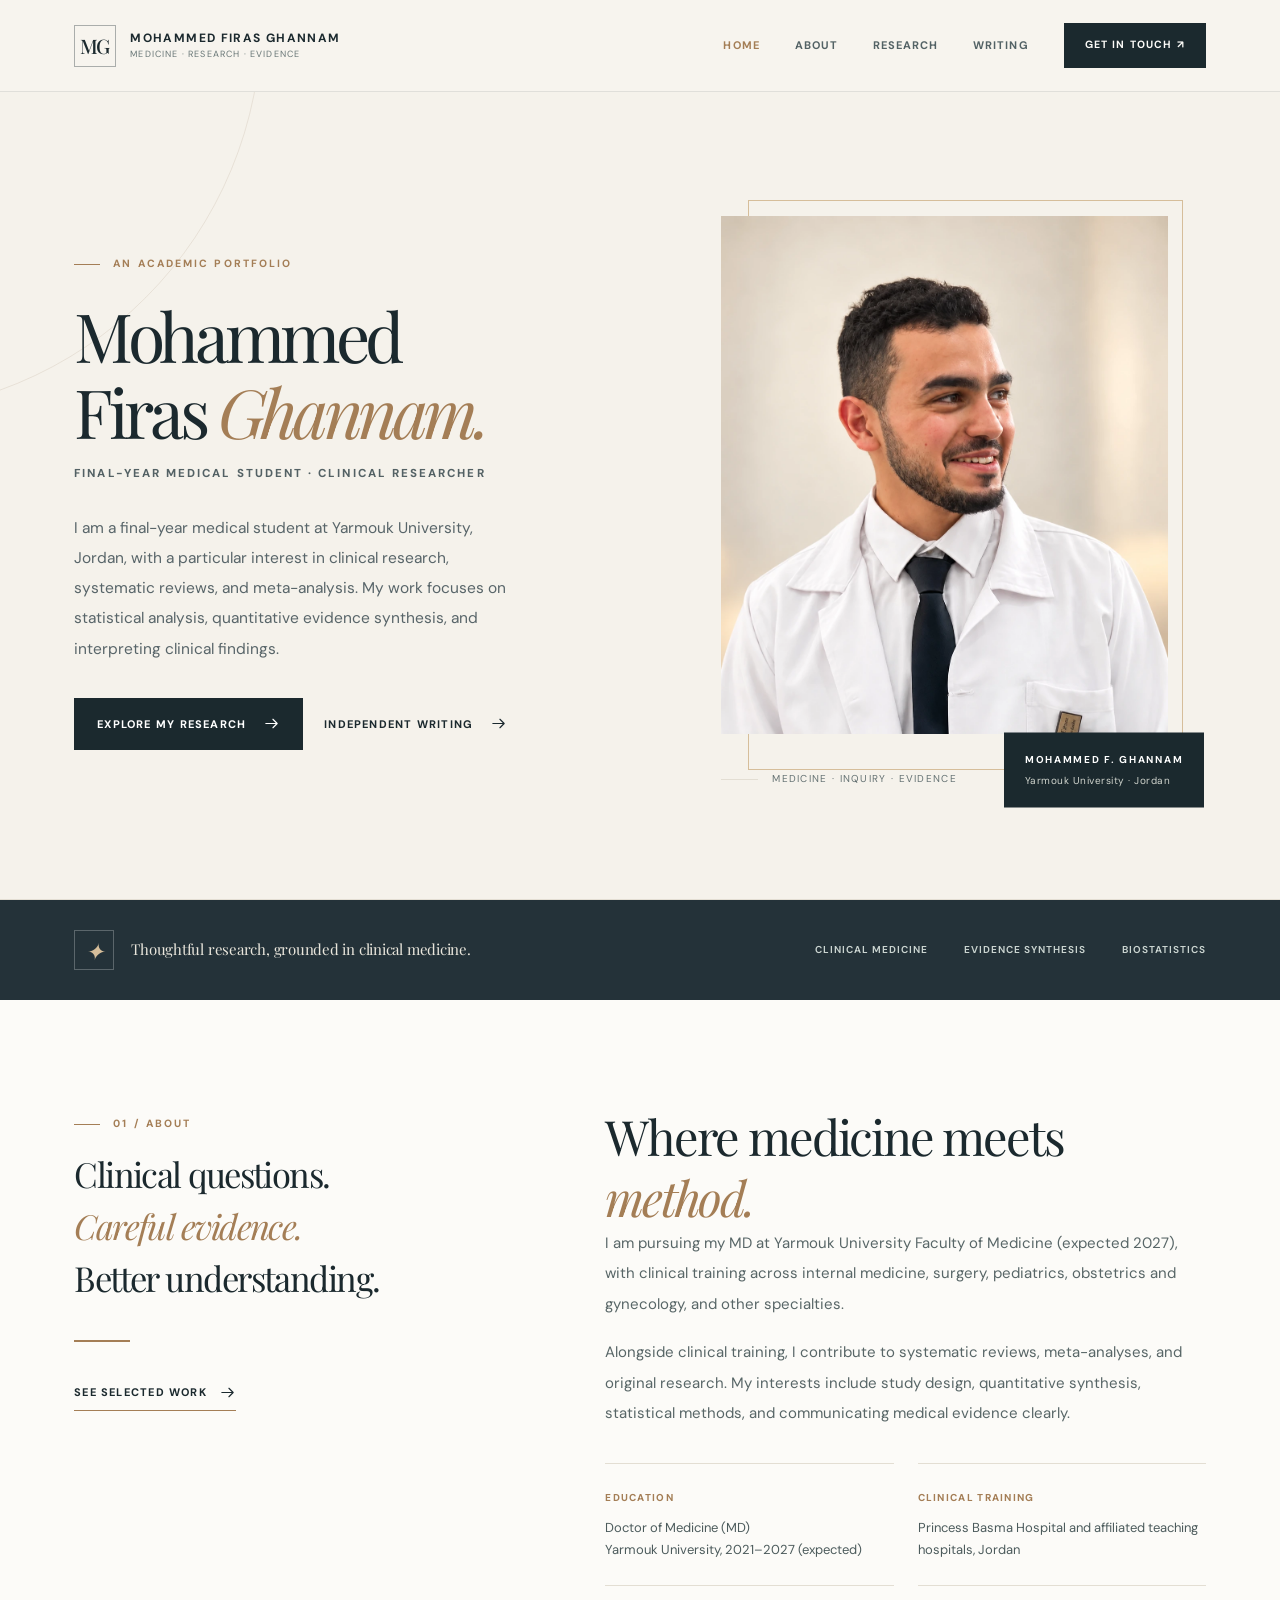
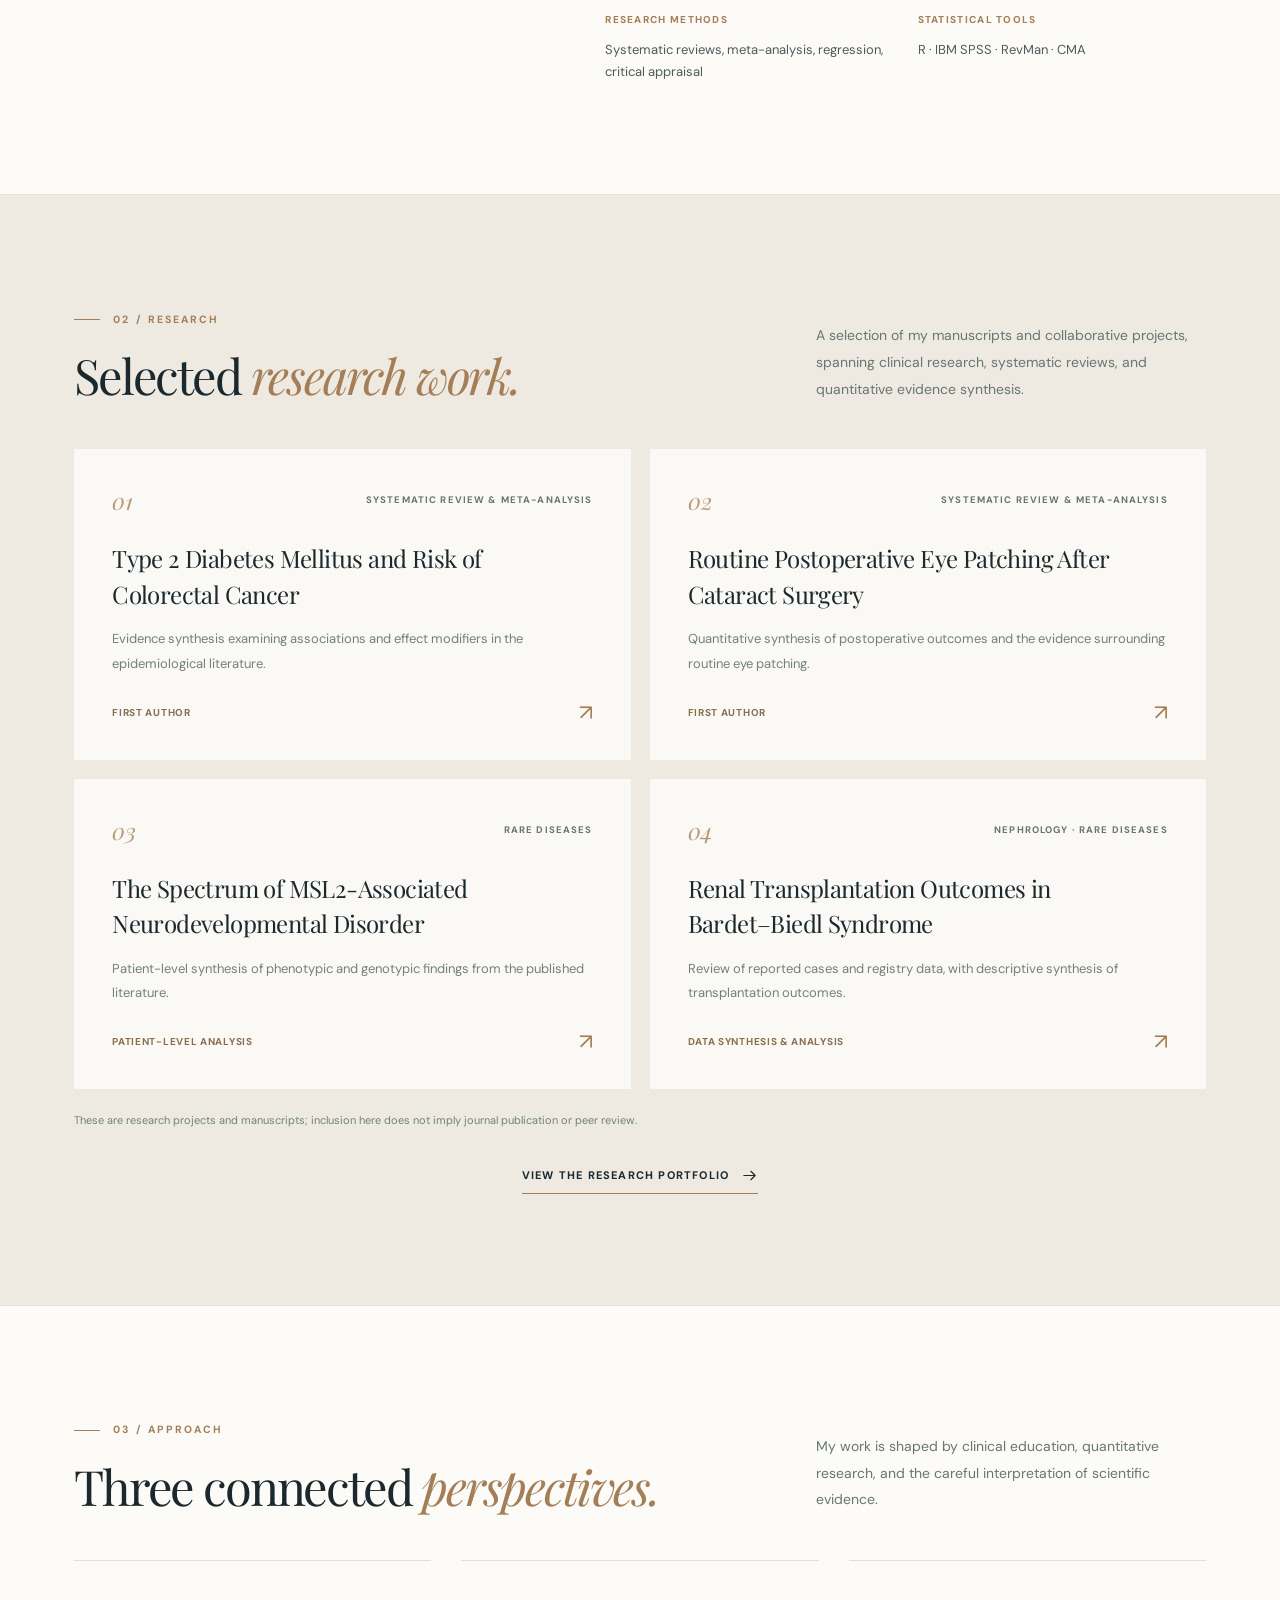
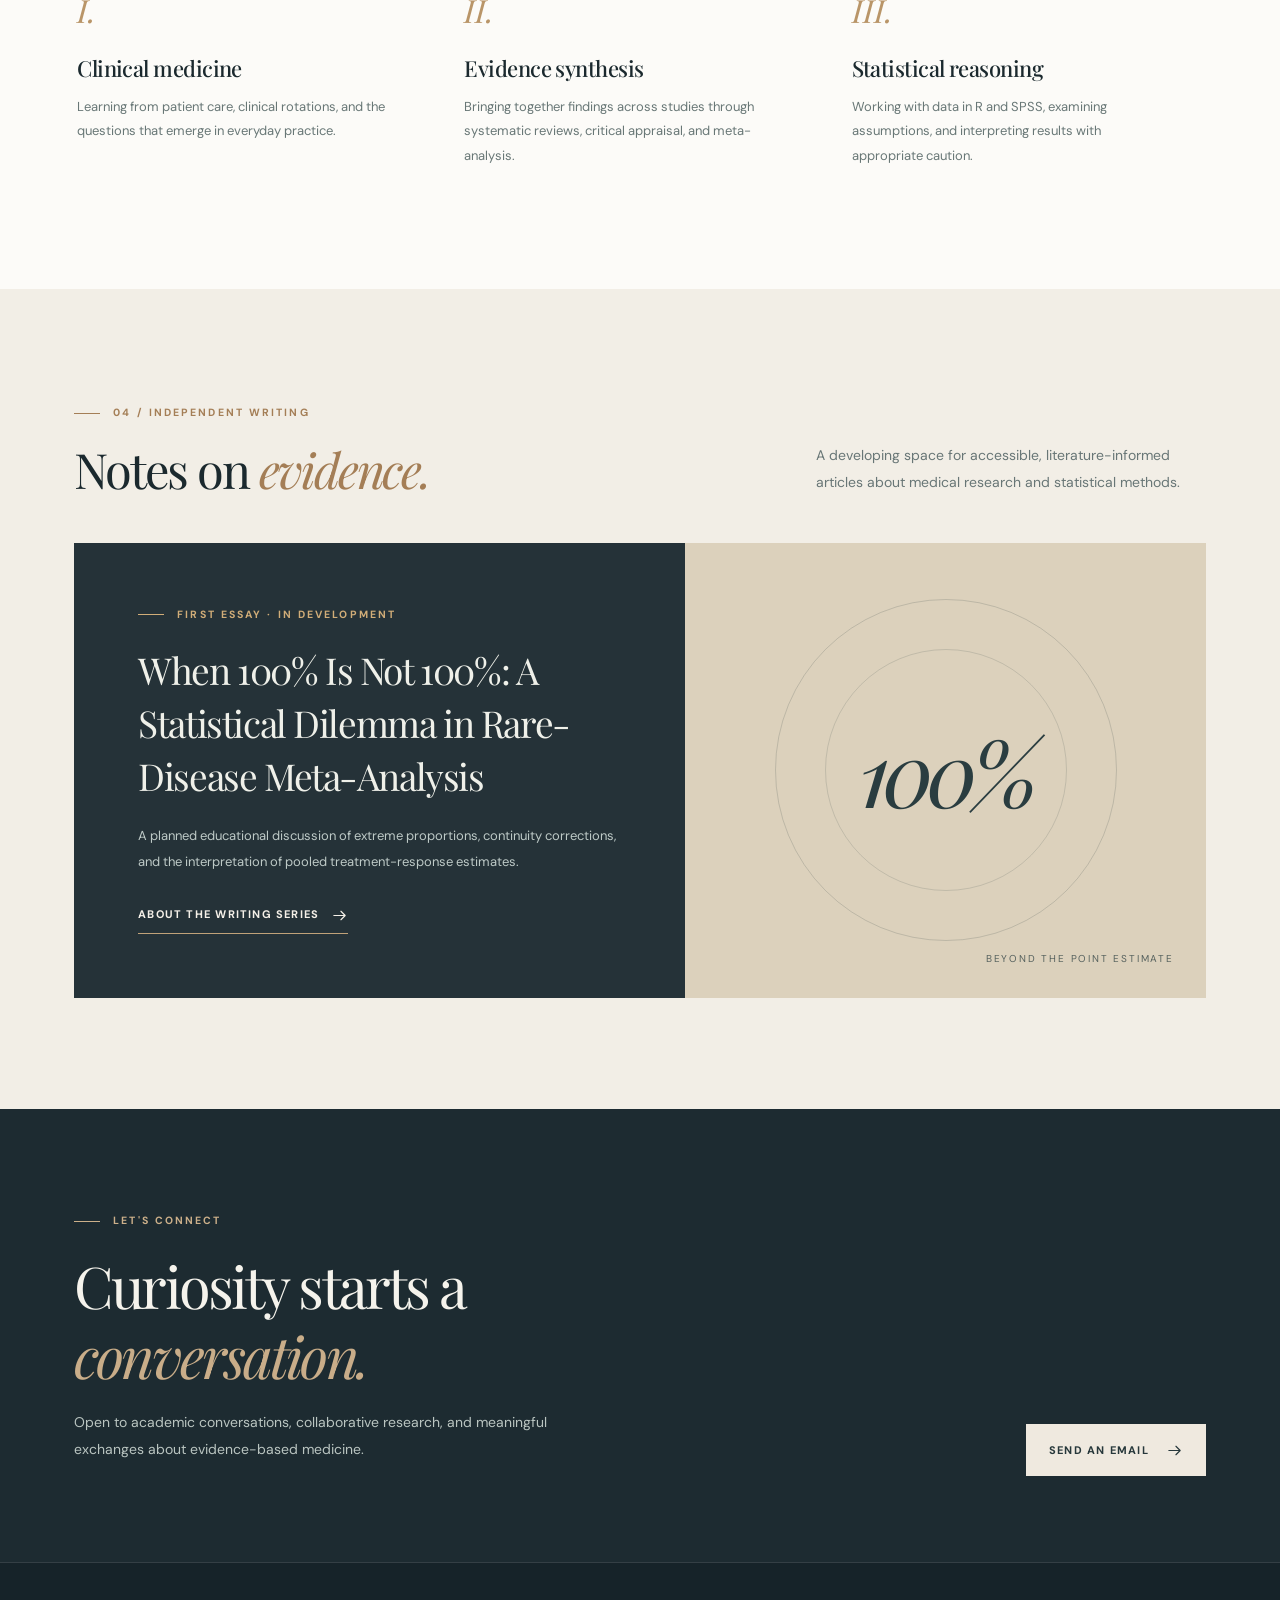
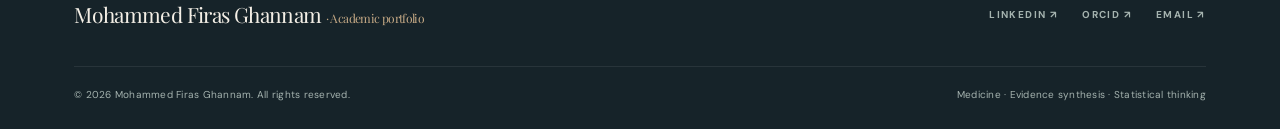
==== commit 4302fc22: "Fix website image paths to uploaded root assets" ====
--- a/index.html
+++ b/index.html
@@ -1,4 +1,4 @@
-<!doctype html><html lang="en"><head><meta charset="utf-8"><meta name="viewport" content="width=device-width,initial-scale=1"><meta name="theme-color" content="#f5f2eb"><meta name="description" content="Academic portfolio of Mohammed Firas Ghannam, final-year medical student at Yarmouk University. Clinical research, evidence synthesis, and statistical analysis."><meta name="author" content="Mohammed Firas Ghannam"><meta name="robots" content="index,follow"><meta property="og:type" content="website"><meta property="og:title" content="Mohammed Firas Ghannam | Medicine, Research &amp; Evidence"><meta property="og:description" content="Academic portfolio of Mohammed Firas Ghannam, final-year medical student at Yarmouk University. Clinical research, evidence synthesis, and statistical analysis."><meta property="og:image" content="assets/social-cover.jpg"><meta name="twitter:card" content="summary_large_image"><title>Mohammed Firas Ghannam | Medicine, Research &amp; Evidence</title><link rel="icon" href="assets/favicon.svg" type="image/svg+xml"><link rel="preconnect" href="https://fonts.googleapis.com"><link rel="preconnect" href="https://fonts.gstatic.com" crossorigin><link rel="stylesheet" href="styles.css"><script type="application/ld+json">{"@context":"https://schema.org","@type":"Person","name":"Mohammed Firas Ghannam","description":"Final-year medical student at Yarmouk University with an interest in clinical research, evidence synthesis, and statistical analysis.","email":"mailto:mghannamm4g@gmail.com","affiliation":{"@type":"CollegeOrUniversity","name":"Yarmouk University"},"sameAs":["https://orcid.org/0009-0002-7203-2063","https://www.linkedin.com/in/mohammedghannam"]}</script></head><body><a class="skip-link" href="#main" style="position:absolute;top:-100px;left:10px;z-index:1000;background:#fff;padding:8px" onfocus="this.style.top='10px'" onblur="this.style.top='-100px'">Skip to content</a><header class="site-header"><div class="container nav-wrap">
+<!doctype html><html lang="en"><head><meta charset="utf-8"><meta name="viewport" content="width=device-width,initial-scale=1"><meta name="theme-color" content="#f5f2eb"><meta name="description" content="Academic portfolio of Mohammed Firas Ghannam, final-year medical student at Yarmouk University. Clinical research, evidence synthesis, and statistical analysis."><meta name="author" content="Mohammed Firas Ghannam"><meta name="robots" content="index,follow"><meta property="og:type" content="website"><meta property="og:title" content="Mohammed Firas Ghannam | Medicine, Research &amp; Evidence"><meta property="og:description" content="Academic portfolio of Mohammed Firas Ghannam, final-year medical student at Yarmouk University. Clinical research, evidence synthesis, and statistical analysis."><meta property="og:image" content="social-cover.jpg"><meta name="twitter:card" content="summary_large_image"><title>Mohammed Firas Ghannam | Medicine, Research &amp; Evidence</title><link rel="icon" href="favicon.svg" type="image/svg+xml"><link rel="preconnect" href="https://fonts.googleapis.com"><link rel="preconnect" href="https://fonts.gstatic.com" crossorigin><link rel="stylesheet" href="styles.css"><script type="application/ld+json">{"@context":"https://schema.org","@type":"Person","name":"Mohammed Firas Ghannam","description":"Final-year medical student at Yarmouk University with an interest in clinical research, evidence synthesis, and statistical analysis.","email":"mailto:mghannamm4g@gmail.com","affiliation":{"@type":"CollegeOrUniversity","name":"Yarmouk University"},"sameAs":["https://orcid.org/0009-0002-7203-2063","https://www.linkedin.com/in/mohammedghannam"]}</script></head><body><a class="skip-link" href="#main" style="position:absolute;top:-100px;left:10px;z-index:1000;background:#fff;padding:8px" onfocus="this.style.top='10px'" onblur="this.style.top='-100px'">Skip to content</a><header class="site-header"><div class="container nav-wrap">
 <a href="index.html" class="brand" aria-label="Mohammed Firas Ghannam, homepage"><span class="brand-monogram">MG</span><span class="brand-type"><b>Mohammed Firas Ghannam</b><small>Medicine · Research · Evidence</small></span></a>
 <button class="menu-toggle" type="button" aria-label="Toggle navigation" aria-expanded="false" aria-controls="site-menu"><svg viewBox="0 0 24 24" fill="none" stroke="currentColor" stroke-width="1.7" aria-hidden="true"><path d="M4 7h16M4 12h16M4 17h16"/></svg></button>
 <nav id="site-menu" class="nav-links" aria-label="Main navigation"><a href="index.html" aria-current="page">Home</a><a href="index.html#about">About</a><a href="research.html" >Research</a><a href="writing.html" >Writing</a><a href="mailto:mghannamm4g@gmail.com" class="nav-contact">Get in touch ↗</a></nav>
@@ -6,7 +6,7 @@
 <main id="main">
 <section class="hero" aria-labelledby="home-title"><div class="container hero-grid">
 <div class="hero-copy"><span class="eyebrow">An academic portfolio</span><h1 id="home-title">Mohammed<br>Firas <em>Ghannam.</em></h1><p class="hero-role">Final-Year Medical Student <span aria-hidden="true">·</span> Clinical Researcher</p><p class="hero-description">I am a final-year medical student at Yarmouk University, Jordan, with a particular interest in clinical research, systematic reviews, and meta-analysis. My work focuses on statistical analysis, quantitative evidence synthesis, and interpreting clinical findings.</p><div class="hero-buttons"><a class="button" href="research.html">Explore my research <svg viewBox="0 0 24 24" fill="none" stroke="currentColor" stroke-width="1.6" stroke-linecap="round" stroke-linejoin="round" aria-hidden="true"><path d="M4 12h16m-6-6 6 6-6 6"/></svg></a><a class="button button-light" href="writing.html">Independent writing <svg viewBox="0 0 24 24" fill="none" stroke="currentColor" stroke-width="1.6" stroke-linecap="round" stroke-linejoin="round" aria-hidden="true"><path d="M4 12h16m-6-6 6 6-6 6"/></svg></a></div></div>
-<div class="hero-photo-side"><div class="hero-portrait-frame"><div class="hero-portrait"><img src="assets/mohammed-ghannam-portrait.webp" alt="Portrait of Mohammed Firas Ghannam wearing a white medical coat and dark tie" width="1223" height="1286" decoding="async" fetchpriority="high"></div><div class="portrait-caption"><strong>Mohammed F. Ghannam</strong><small>Yarmouk University · Jordan</small></div><div class="hero-side-note">Medicine · Inquiry · Evidence</div></div></div>
+<div class="hero-photo-side"><div class="hero-portrait-frame"><div class="hero-portrait"><img src="mohammed-ghannam-portrait.webp" alt="Portrait of Mohammed Firas Ghannam wearing a white medical coat and dark tie" width="1223" height="1286" decoding="async" fetchpriority="high"></div><div class="portrait-caption"><strong>Mohammed F. Ghannam</strong><small>Yarmouk University · Jordan</small></div><div class="hero-side-note">Medicine · Inquiry · Evidence</div></div></div>
 </div></section>
 <div class="bar"><div class="container bar-inner"><div class="bar-intro"><span>✦</span><p>Thoughtful research, grounded in clinical medicine.</p></div><div class="bar-points"><span>Clinical medicine</span><span>Evidence synthesis</span><span>Biostatistics</span></div></div></div>
 <section id="about" class="section"><div class="container about-layout"><div><span class="eyebrow">01 / About</span><p class="about-quote">Clinical questions.<br><em>Careful evidence.</em><br>Better understanding.</p><div class="about-rule"></div><a class="text-link" href="research.html">See selected work <svg viewBox="0 0 24 24" fill="none" stroke="currentColor" stroke-width="1.6" stroke-linecap="round" stroke-linejoin="round" aria-hidden="true"><path d="M4 12h16m-6-6 6 6-6 6"/></svg></a></div><div><h2 style="margin-top:0">Where medicine meets <em>method.</em></h2><p class="about-text">I am pursuing my MD at Yarmouk University Faculty of Medicine (expected 2027), with clinical training across internal medicine, surgery, pediatrics, obstetrics and gynecology, and other specialties.</p><p class="about-text">Alongside clinical training, I contribute to systematic reviews, meta-analyses, and original research. My interests include study design, quantitative synthesis, statistical methods, and communicating medical evidence clearly.</p><div class="detail-list"><div class="detail-item"><span class="label">Education</span><p>Doctor of Medicine (MD)<br>Yarmouk University, 2021–2027 (expected)</p></div><div class="detail-item"><span class="label">Clinical training</span><p>Princess Basma Hospital and affiliated teaching hospitals, Jordan</p></div><div class="detail-item"><span class="label">Research methods</span><p>Systematic reviews, meta-analysis, regression, critical appraisal</p></div><div class="detail-item"><span class="label">Statistical tools</span><p>R · IBM SPSS · RevMan · CMA</p></div></div></div></div></section>
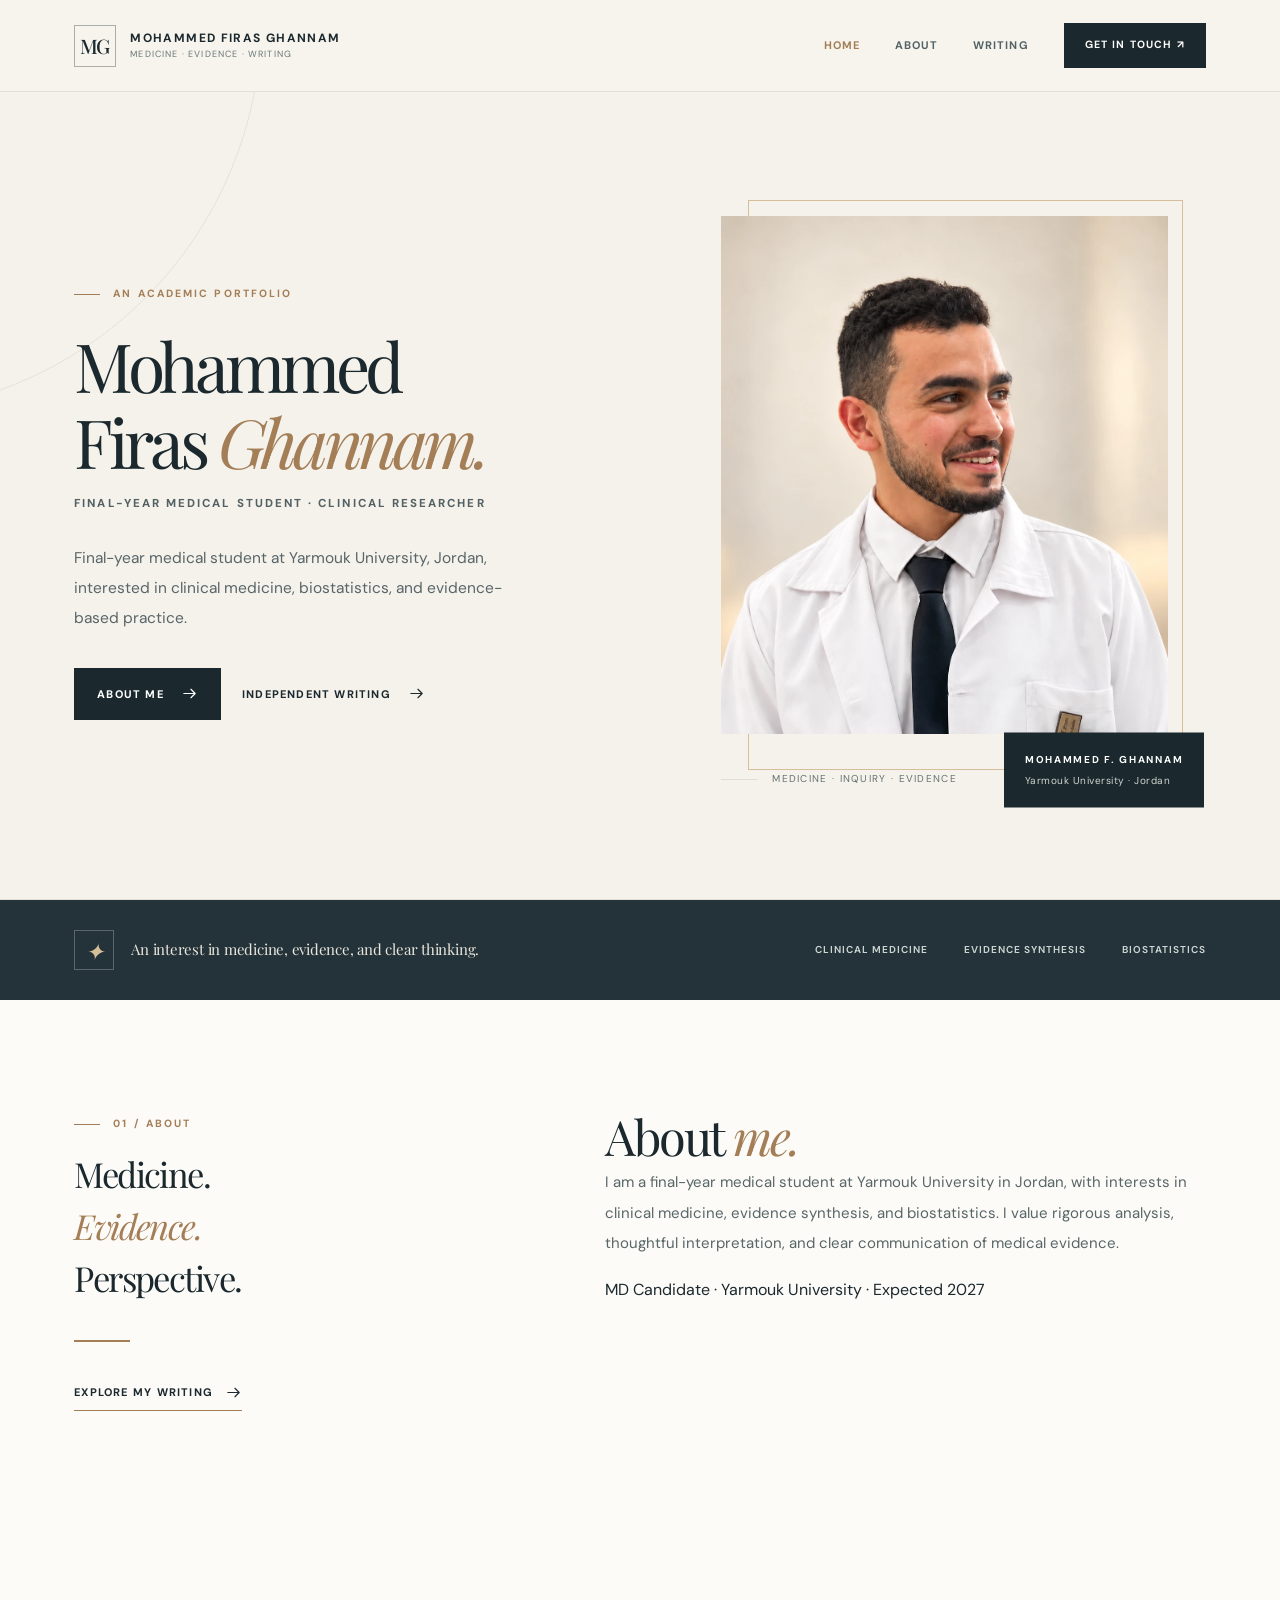
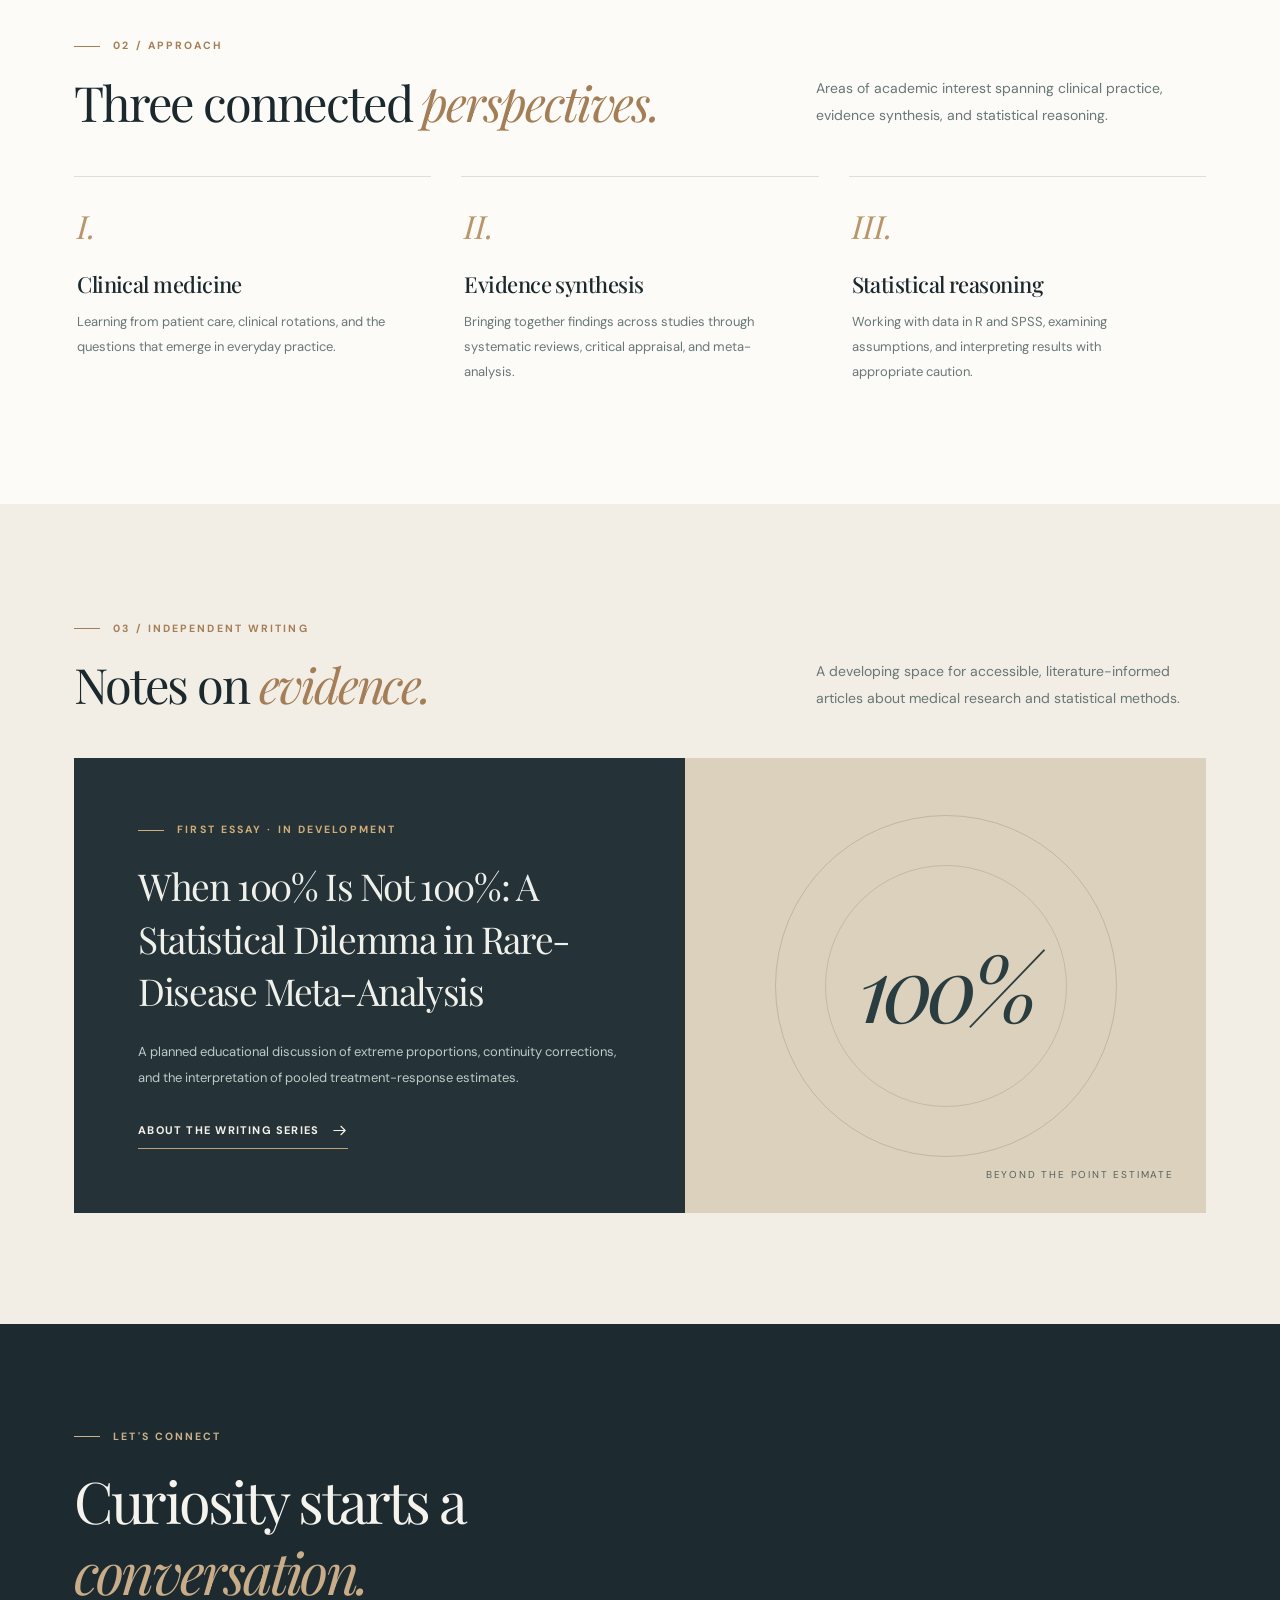
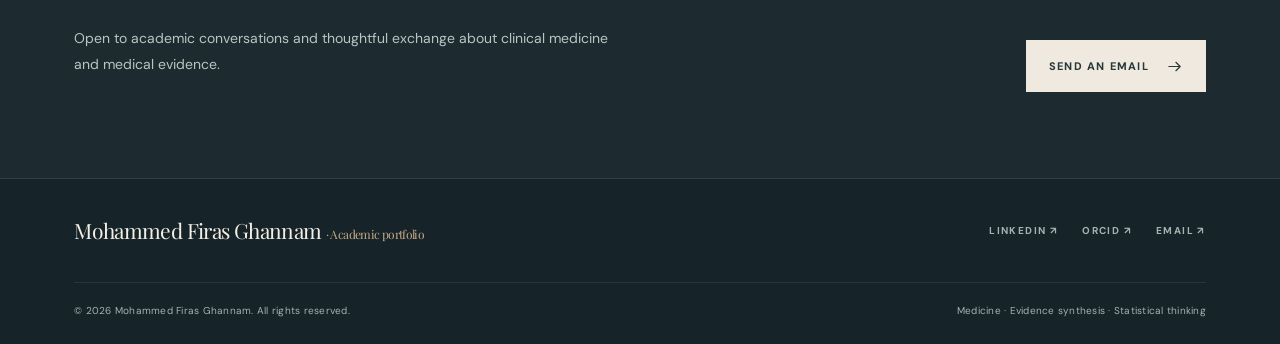
==== commit 9421d7d0: "Remove unpublished research and simplify About section" ====
--- a/index.html
+++ b/index.html
@@ -1,22 +1,16 @@
-<!doctype html><html lang="en"><head><meta charset="utf-8"><meta name="viewport" content="width=device-width,initial-scale=1"><meta name="theme-color" content="#f5f2eb"><meta name="description" content="Academic portfolio of Mohammed Firas Ghannam, final-year medical student at Yarmouk University. Clinical research, evidence synthesis, and statistical analysis."><meta name="author" content="Mohammed Firas Ghannam"><meta name="robots" content="index,follow"><meta property="og:type" content="website"><meta property="og:title" content="Mohammed Firas Ghannam | Medicine, Research &amp; Evidence"><meta property="og:description" content="Academic portfolio of Mohammed Firas Ghannam, final-year medical student at Yarmouk University. Clinical research, evidence synthesis, and statistical analysis."><meta property="og:image" content="social-cover.jpg"><meta name="twitter:card" content="summary_large_image"><title>Mohammed Firas Ghannam | Medicine, Research &amp; Evidence</title><link rel="icon" href="favicon.svg" type="image/svg+xml"><link rel="preconnect" href="https://fonts.googleapis.com"><link rel="preconnect" href="https://fonts.gstatic.com" crossorigin><link rel="stylesheet" href="styles.css"><script type="application/ld+json">{"@context":"https://schema.org","@type":"Person","name":"Mohammed Firas Ghannam","description":"Final-year medical student at Yarmouk University with an interest in clinical research, evidence synthesis, and statistical analysis.","email":"mailto:mghannamm4g@gmail.com","affiliation":{"@type":"CollegeOrUniversity","name":"Yarmouk University"},"sameAs":["https://orcid.org/0009-0002-7203-2063","https://www.linkedin.com/in/mohammedghannam"]}</script></head><body><a class="skip-link" href="#main" style="position:absolute;top:-100px;left:10px;z-index:1000;background:#fff;padding:8px" onfocus="this.style.top='10px'" onblur="this.style.top='-100px'">Skip to content</a><header class="site-header"><div class="container nav-wrap">
-<a href="index.html" class="brand" aria-label="Mohammed Firas Ghannam, homepage"><span class="brand-monogram">MG</span><span class="brand-type"><b>Mohammed Firas Ghannam</b><small>Medicine · Research · Evidence</small></span></a>
+<!doctype html><html lang="en"><head><meta charset="utf-8"><meta name="viewport" content="width=device-width,initial-scale=1"><meta name="theme-color" content="#f5f2eb"><meta name="description" content="Personal academic website of Mohammed Firas Ghannam, a final-year medical student at Yarmouk University, with interests in medicine, biostatistics, and evidence synthesis."><meta name="author" content="Mohammed Firas Ghannam"><meta name="robots" content="index,follow"><meta property="og:type" content="website"><meta property="og:title" content="Mohammed Firas Ghannam | Medicine &amp; Evidence"><meta property="og:description" content="Personal academic website of Mohammed Firas Ghannam, a final-year medical student at Yarmouk University, with interests in medicine, biostatistics, and evidence synthesis."><meta property="og:image" content="social-cover.jpg"><meta name="twitter:card" content="summary_large_image"><title>Mohammed Firas Ghannam | Medicine, Research &amp; Evidence</title><link rel="icon" href="favicon.svg" type="image/svg+xml"><link rel="preconnect" href="https://fonts.googleapis.com"><link rel="preconnect" href="https://fonts.gstatic.com" crossorigin><link rel="stylesheet" href="styles.css"><script type="application/ld+json">{"@context":"https://schema.org","@type":"Person","name":"Mohammed Firas Ghannam","description":"Final-year medical student at Yarmouk University with an interest in clinical research, evidence synthesis, and statistical analysis.","email":"mailto:mghannamm4g@gmail.com","affiliation":{"@type":"CollegeOrUniversity","name":"Yarmouk University"},"sameAs":["https://orcid.org/0009-0002-7203-2063","https://www.linkedin.com/in/mohammedghannam"]}</script></head><body><a class="skip-link" href="#main" style="position:absolute;top:-100px;left:10px;z-index:1000;background:#fff;padding:8px" onfocus="this.style.top='10px'" onblur="this.style.top='-100px'">Skip to content</a><header class="site-header"><div class="container nav-wrap">
+<a href="index.html" class="brand" aria-label="Mohammed Firas Ghannam, homepage"><span class="brand-monogram">MG</span><span class="brand-type"><b>Mohammed Firas Ghannam</b><small>Medicine · Evidence · Writing</small></span></a>
 <button class="menu-toggle" type="button" aria-label="Toggle navigation" aria-expanded="false" aria-controls="site-menu"><svg viewBox="0 0 24 24" fill="none" stroke="currentColor" stroke-width="1.7" aria-hidden="true"><path d="M4 7h16M4 12h16M4 17h16"/></svg></button>
-<nav id="site-menu" class="nav-links" aria-label="Main navigation"><a href="index.html" aria-current="page">Home</a><a href="index.html#about">About</a><a href="research.html" >Research</a><a href="writing.html" >Writing</a><a href="mailto:mghannamm4g@gmail.com" class="nav-contact">Get in touch ↗</a></nav>
+<nav id="site-menu" class="nav-links" aria-label="Main navigation"><a href="index.html" aria-current="page">Home</a><a href="index.html#about">About</a><a href="writing.html" >Writing</a><a href="mailto:mghannamm4g@gmail.com" class="nav-contact">Get in touch ↗</a></nav>
 </div></header>
 <main id="main">
 <section class="hero" aria-labelledby="home-title"><div class="container hero-grid">
-<div class="hero-copy"><span class="eyebrow">An academic portfolio</span><h1 id="home-title">Mohammed<br>Firas <em>Ghannam.</em></h1><p class="hero-role">Final-Year Medical Student <span aria-hidden="true">·</span> Clinical Researcher</p><p class="hero-description">I am a final-year medical student at Yarmouk University, Jordan, with a particular interest in clinical research, systematic reviews, and meta-analysis. My work focuses on statistical analysis, quantitative evidence synthesis, and interpreting clinical findings.</p><div class="hero-buttons"><a class="button" href="research.html">Explore my research <svg viewBox="0 0 24 24" fill="none" stroke="currentColor" stroke-width="1.6" stroke-linecap="round" stroke-linejoin="round" aria-hidden="true"><path d="M4 12h16m-6-6 6 6-6 6"/></svg></a><a class="button button-light" href="writing.html">Independent writing <svg viewBox="0 0 24 24" fill="none" stroke="currentColor" stroke-width="1.6" stroke-linecap="round" stroke-linejoin="round" aria-hidden="true"><path d="M4 12h16m-6-6 6 6-6 6"/></svg></a></div></div>
+<div class="hero-copy"><span class="eyebrow">An academic portfolio</span><h1 id="home-title">Mohammed<br>Firas <em>Ghannam.</em></h1><p class="hero-role">Final-Year Medical Student <span aria-hidden="true">·</span> Clinical Researcher</p><p class="hero-description">Final-year medical student at Yarmouk University, Jordan, interested in clinical medicine, biostatistics, and evidence-based practice.</p><div class="hero-buttons"><a class="button" href="#about">About me <svg viewBox="0 0 24 24" fill="none" stroke="currentColor" stroke-width="1.6" stroke-linecap="round" stroke-linejoin="round" aria-hidden="true"><path d="M4 12h16m-6-6 6 6-6 6"/></svg></a><a class="button button-light" href="writing.html">Independent writing <svg viewBox="0 0 24 24" fill="none" stroke="currentColor" stroke-width="1.6" stroke-linecap="round" stroke-linejoin="round" aria-hidden="true"><path d="M4 12h16m-6-6 6 6-6 6"/></svg></a></div></div>
 <div class="hero-photo-side"><div class="hero-portrait-frame"><div class="hero-portrait"><img src="mohammed-ghannam-portrait.webp" alt="Portrait of Mohammed Firas Ghannam wearing a white medical coat and dark tie" width="1223" height="1286" decoding="async" fetchpriority="high"></div><div class="portrait-caption"><strong>Mohammed F. Ghannam</strong><small>Yarmouk University · Jordan</small></div><div class="hero-side-note">Medicine · Inquiry · Evidence</div></div></div>
 </div></section>
-<div class="bar"><div class="container bar-inner"><div class="bar-intro"><span>✦</span><p>Thoughtful research, grounded in clinical medicine.</p></div><div class="bar-points"><span>Clinical medicine</span><span>Evidence synthesis</span><span>Biostatistics</span></div></div></div>
-<section id="about" class="section"><div class="container about-layout"><div><span class="eyebrow">01 / About</span><p class="about-quote">Clinical questions.<br><em>Careful evidence.</em><br>Better understanding.</p><div class="about-rule"></div><a class="text-link" href="research.html">See selected work <svg viewBox="0 0 24 24" fill="none" stroke="currentColor" stroke-width="1.6" stroke-linecap="round" stroke-linejoin="round" aria-hidden="true"><path d="M4 12h16m-6-6 6 6-6 6"/></svg></a></div><div><h2 style="margin-top:0">Where medicine meets <em>method.</em></h2><p class="about-text">I am pursuing my MD at Yarmouk University Faculty of Medicine (expected 2027), with clinical training across internal medicine, surgery, pediatrics, obstetrics and gynecology, and other specialties.</p><p class="about-text">Alongside clinical training, I contribute to systematic reviews, meta-analyses, and original research. My interests include study design, quantitative synthesis, statistical methods, and communicating medical evidence clearly.</p><div class="detail-list"><div class="detail-item"><span class="label">Education</span><p>Doctor of Medicine (MD)<br>Yarmouk University, 2021–2027 (expected)</p></div><div class="detail-item"><span class="label">Clinical training</span><p>Princess Basma Hospital and affiliated teaching hospitals, Jordan</p></div><div class="detail-item"><span class="label">Research methods</span><p>Systematic reviews, meta-analysis, regression, critical appraisal</p></div><div class="detail-item"><span class="label">Statistical tools</span><p>R · IBM SPSS · RevMan · CMA</p></div></div></div></div></section>
-<section id="featured-research" class="section research-section"><div class="container"><div class="section-head"><div><span class="eyebrow">02 / Research</span><h2>Selected <em>research work.</em></h2></div><p class="section-intro">A selection of my manuscripts and collaborative projects, spanning clinical research, systematic reviews, and quantitative evidence synthesis.</p></div><div class="research-grid">
-<a class="research-card" href="research.html#diabetes-crc"><div class="card-top"><span class="card-num">01</span><span class="card-tag">Systematic review & meta-analysis</span></div><h3>Type 2 Diabetes Mellitus and Risk of Colorectal Cancer</h3><p>Evidence synthesis examining associations and effect modifiers in the epidemiological literature.</p><div class="card-bottom"><span class="card-role">FIRST AUTHOR</span><span class="card-arrow" aria-hidden="true">↗</span></div></a>
-<a class="research-card" href="research.html#cataract"><div class="card-top"><span class="card-num">02</span><span class="card-tag">Systematic review & meta-analysis</span></div><h3>Routine Postoperative Eye Patching After Cataract Surgery</h3><p>Quantitative synthesis of postoperative outcomes and the evidence surrounding routine eye patching.</p><div class="card-bottom"><span class="card-role">FIRST AUTHOR</span><span class="card-arrow" aria-hidden="true">↗</span></div></a>
-<a class="research-card" href="research.html#msl2"><div class="card-top"><span class="card-num">03</span><span class="card-tag">Rare diseases</span></div><h3>The Spectrum of MSL2-Associated Neurodevelopmental Disorder</h3><p>Patient-level synthesis of phenotypic and genotypic findings from the published literature.</p><div class="card-bottom"><span class="card-role">PATIENT-LEVEL ANALYSIS</span><span class="card-arrow" aria-hidden="true">↗</span></div></a>
-<a class="research-card" href="research.html#bardet-biedl"><div class="card-top"><span class="card-num">04</span><span class="card-tag">Nephrology · Rare diseases</span></div><h3>Renal Transplantation Outcomes in Bardet–Biedl Syndrome</h3><p>Review of reported cases and registry data, with descriptive synthesis of transplantation outcomes.</p><div class="card-bottom"><span class="card-role">DATA SYNTHESIS & ANALYSIS</span><span class="card-arrow" aria-hidden="true">↗</span></div></a>
-</div><p class="footnote">These are research projects and manuscripts; inclusion here does not imply journal publication or peer review.</p><div class="section-center"><a class="text-link" href="research.html">View the research portfolio <svg viewBox="0 0 24 24" fill="none" stroke="currentColor" stroke-width="1.6" stroke-linecap="round" stroke-linejoin="round" aria-hidden="true"><path d="M4 12h16m-6-6 6 6-6 6"/></svg></a></div></div></section>
-<section class="section" id="expertise"><div class="container"><div class="section-head"><div><span class="eyebrow">03 / Approach</span><h2>Three connected <em>perspectives.</em></h2></div><p class="section-intro">My work is shaped by clinical education, quantitative research, and the careful interpretation of scientific evidence.</p></div><div class="expertise-grid"><div class="expertise-card"><span class="expertise-num">I.</span><h3>Clinical medicine</h3><p>Learning from patient care, clinical rotations, and the questions that emerge in everyday practice.</p></div><div class="expertise-card"><span class="expertise-num">II.</span><h3>Evidence synthesis</h3><p>Bringing together findings across studies through systematic reviews, critical appraisal, and meta-analysis.</p></div><div class="expertise-card"><span class="expertise-num">III.</span><h3>Statistical reasoning</h3><p>Working with data in R and SPSS, examining assumptions, and interpreting results with appropriate caution.</p></div></div></div></section>
-<section class="section writing-section" id="writing"><div class="container"><div class="section-head"><div><span class="eyebrow">04 / Independent writing</span><h2>Notes on <em>evidence.</em></h2></div><p class="section-intro">A developing space for accessible, literature-informed articles about medical research and statistical methods.</p></div><div class="writing-feature"><div class="writing-content"><span class="eyebrow">First essay · In development</span><h3>When 100% Is Not 100%: A Statistical Dilemma in Rare-Disease Meta-Analysis</h3><p>A planned educational discussion of extreme proportions, continuity corrections, and the interpretation of pooled treatment-response estimates.</p><a class="text-link" href="writing.html">About the writing series <svg viewBox="0 0 24 24" fill="none" stroke="currentColor" stroke-width="1.6" stroke-linecap="round" stroke-linejoin="round" aria-hidden="true"><path d="M4 12h16m-6-6 6 6-6 6"/></svg></a></div><div class="writing-visual" aria-hidden="true"><span>100%</span><small>Beyond the point estimate</small></div></div></div></section>
-</main><section class="contact-section" id="contact"><div class="container contact-grid"><div><span class="eyebrow">Let's connect</span><h2>Curiosity starts a <em>conversation.</em></h2><p>Open to academic conversations, collaborative research, and meaningful exchanges about evidence-based medicine.</p></div><a class="button" href="mailto:mghannamm4g@gmail.com">Send an email <svg viewBox="0 0 24 24" fill="none" stroke="currentColor" stroke-width="1.6" stroke-linecap="round" stroke-linejoin="round" aria-hidden="true"><path d="M4 12h16m-6-6 6 6-6 6"/></svg></a></div></section>
+<div class="bar"><div class="container bar-inner"><div class="bar-intro"><span>✦</span><p>An interest in medicine, evidence, and clear thinking.</p></div><div class="bar-points"><span>Clinical medicine</span><span>Evidence synthesis</span><span>Biostatistics</span></div></div></div>
+<section id="about" class="section"><div class="container about-layout"><div><span class="eyebrow">01 / About</span><p class="about-quote">Medicine.<br><em>Evidence.</em><br>Perspective.</p><div class="about-rule"></div><a class="text-link" href="writing.html">Explore my writing <svg viewBox="0 0 24 24" fill="none" stroke="currentColor" stroke-width="1.6" stroke-linecap="round" stroke-linejoin="round" aria-hidden="true"><path d="M4 12h16m-6-6 6 6-6 6"/></svg></a></div><div><h2 style="margin-top:0">About <em>me.</em></h2><p class="about-text">I am a final-year medical student at Yarmouk University in Jordan, with interests in clinical medicine, evidence synthesis, and biostatistics. I value rigorous analysis, thoughtful interpretation, and clear communication of medical evidence.</p><p class="about-meta">MD Candidate · Yarmouk University · Expected 2027</p></div></div></section>
+<section class="section" id="expertise"><div class="container"><div class="section-head"><div><span class="eyebrow">02 / Approach</span><h2>Three connected <em>perspectives.</em></h2></div><p class="section-intro">Areas of academic interest spanning clinical practice, evidence synthesis, and statistical reasoning.</p></div><div class="expertise-grid"><div class="expertise-card"><span class="expertise-num">I.</span><h3>Clinical medicine</h3><p>Learning from patient care, clinical rotations, and the questions that emerge in everyday practice.</p></div><div class="expertise-card"><span class="expertise-num">II.</span><h3>Evidence synthesis</h3><p>Bringing together findings across studies through systematic reviews, critical appraisal, and meta-analysis.</p></div><div class="expertise-card"><span class="expertise-num">III.</span><h3>Statistical reasoning</h3><p>Working with data in R and SPSS, examining assumptions, and interpreting results with appropriate caution.</p></div></div></div></section>
+<section class="section writing-section" id="writing"><div class="container"><div class="section-head"><div><span class="eyebrow">03 / Independent writing</span><h2>Notes on <em>evidence.</em></h2></div><p class="section-intro">A developing space for accessible, literature-informed articles about medical research and statistical methods.</p></div><div class="writing-feature"><div class="writing-content"><span class="eyebrow">First essay · In development</span><h3>When 100% Is Not 100%: A Statistical Dilemma in Rare-Disease Meta-Analysis</h3><p>A planned educational discussion of extreme proportions, continuity corrections, and the interpretation of pooled treatment-response estimates.</p><a class="text-link" href="writing.html">About the writing series <svg viewBox="0 0 24 24" fill="none" stroke="currentColor" stroke-width="1.6" stroke-linecap="round" stroke-linejoin="round" aria-hidden="true"><path d="M4 12h16m-6-6 6 6-6 6"/></svg></a></div><div class="writing-visual" aria-hidden="true"><span>100%</span><small>Beyond the point estimate</small></div></div></div></section>
+</main><section class="contact-section" id="contact"><div class="container contact-grid"><div><span class="eyebrow">Let's connect</span><h2>Curiosity starts a <em>conversation.</em></h2><p>Open to academic conversations and thoughtful exchange about clinical medicine and medical evidence.</p></div><a class="button" href="mailto:mghannamm4g@gmail.com">Send an email <svg viewBox="0 0 24 24" fill="none" stroke="currentColor" stroke-width="1.6" stroke-linecap="round" stroke-linejoin="round" aria-hidden="true"><path d="M4 12h16m-6-6 6 6-6 6"/></svg></a></div></section>
 <footer class="site-footer"><div class="container"><div class="footer-top"><a class="footer-brand" href="index.html">Mohammed Firas Ghannam <span>· Academic portfolio</span></a><div class="footer-social"><a href="https://www.linkedin.com/in/mohammedghannam" target="_blank" rel="noopener noreferrer">LinkedIn ↗</a><a href="https://orcid.org/0009-0002-7203-2063" target="_blank" rel="noopener noreferrer">ORCID ↗</a><a href="mailto:mghannamm4g@gmail.com">Email ↗</a></div></div><div class="footer-bottom"><span>© <span id="year">2026</span> Mohammed Firas Ghannam. All rights reserved.</span><span>Medicine · Evidence synthesis · Statistical thinking</span></div></div></footer><script src="script.js" defer></script></body></html>
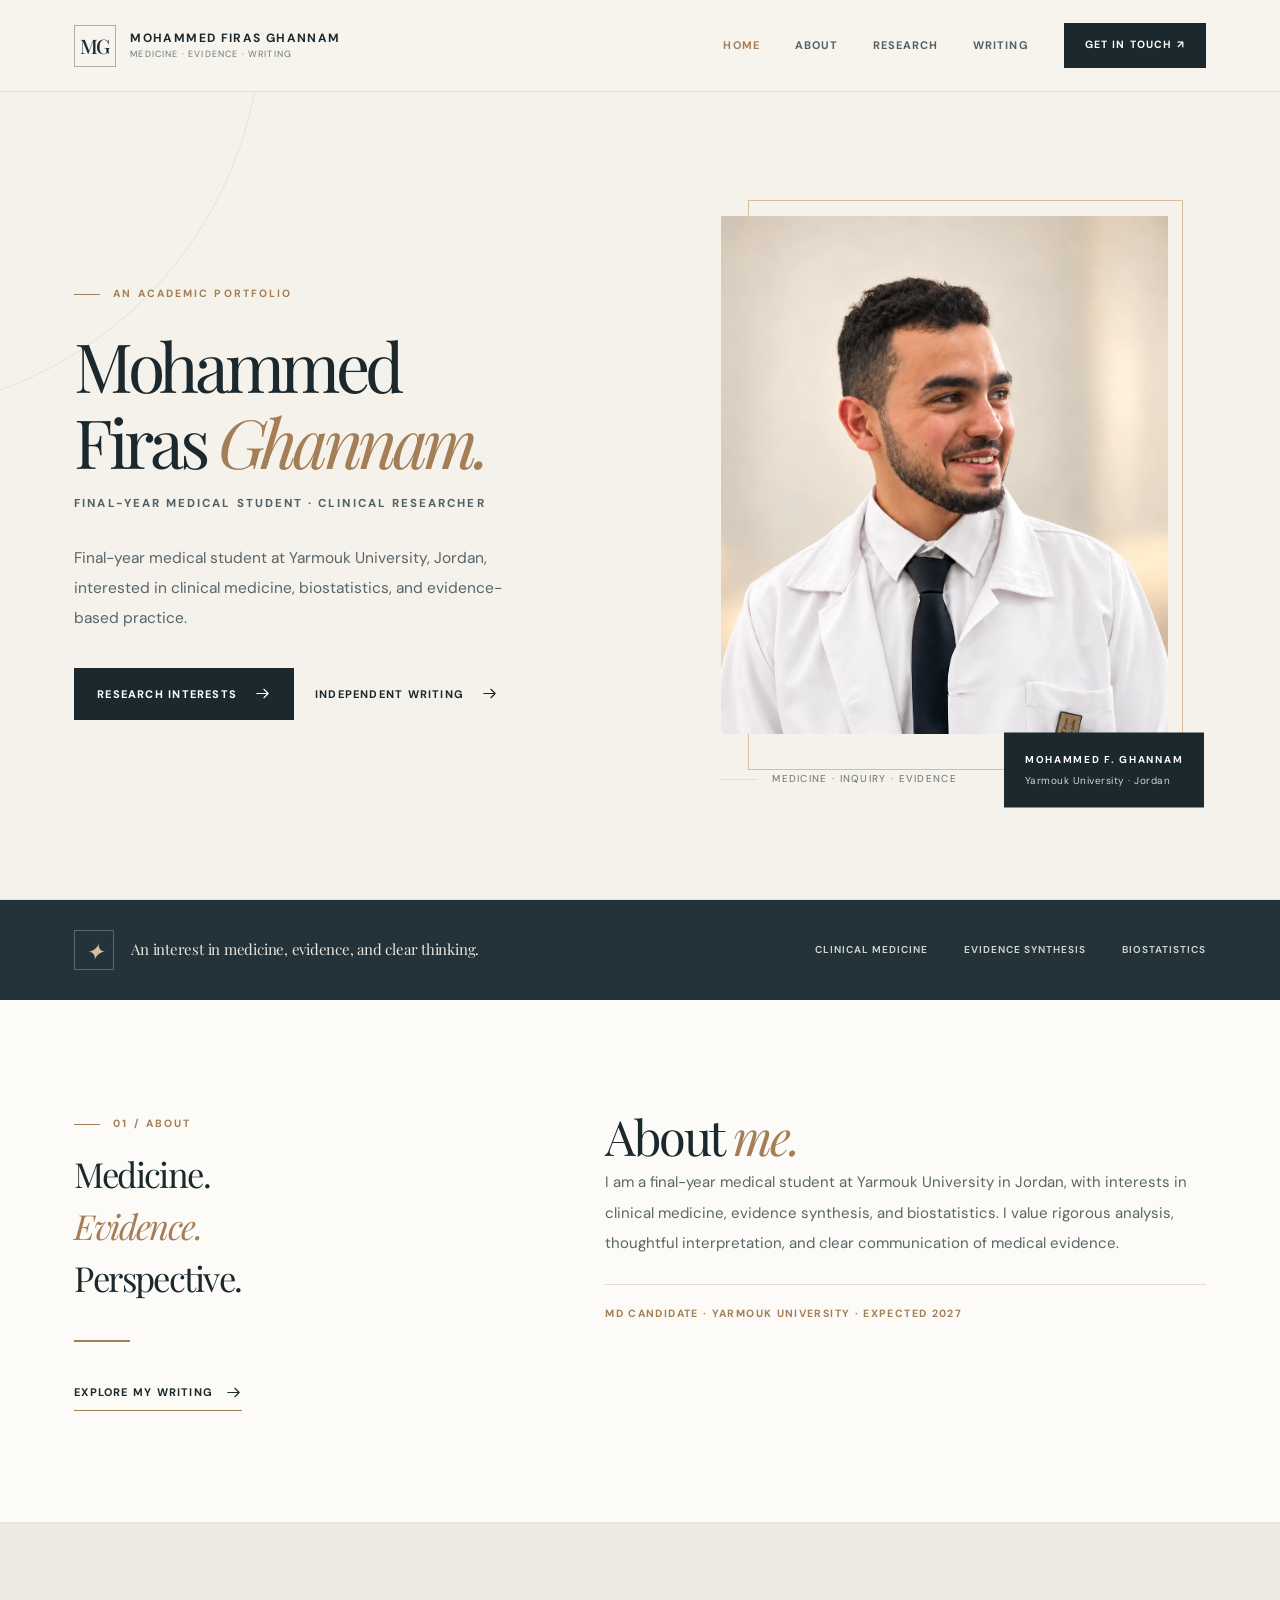
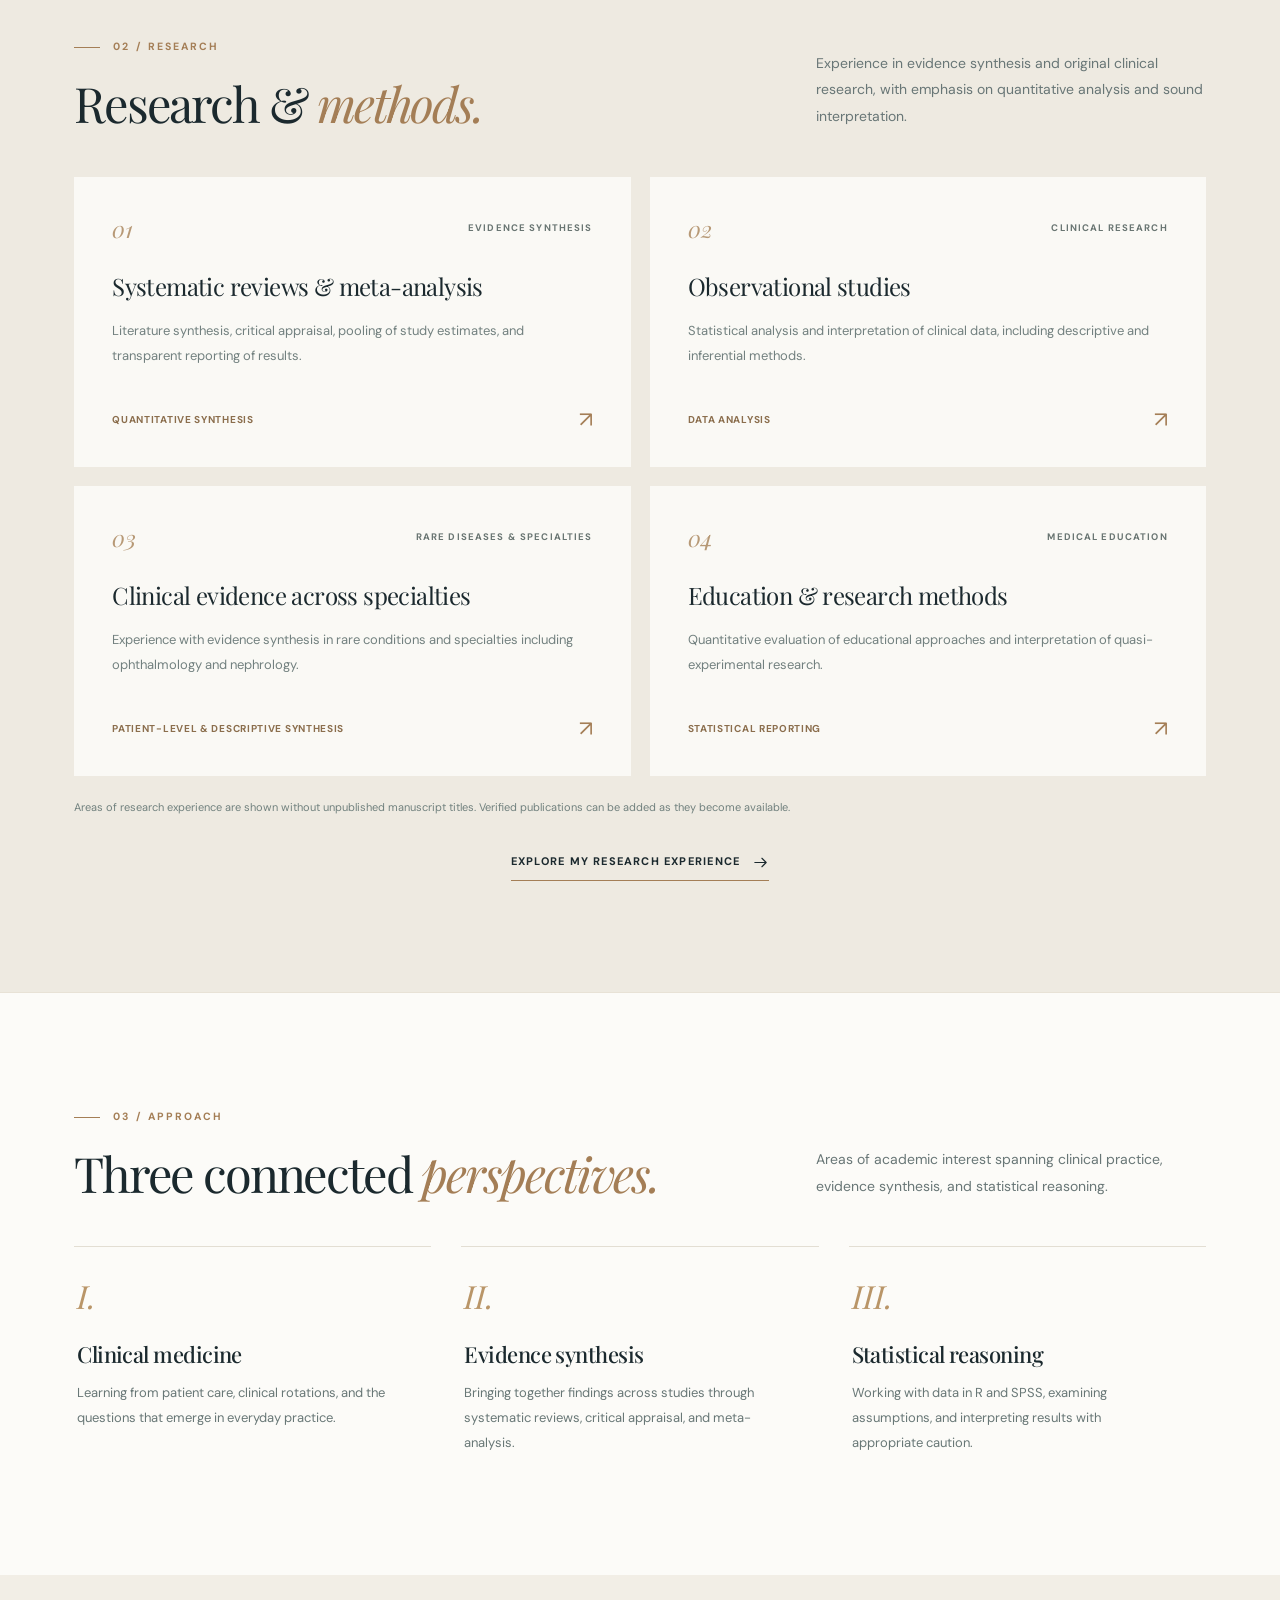
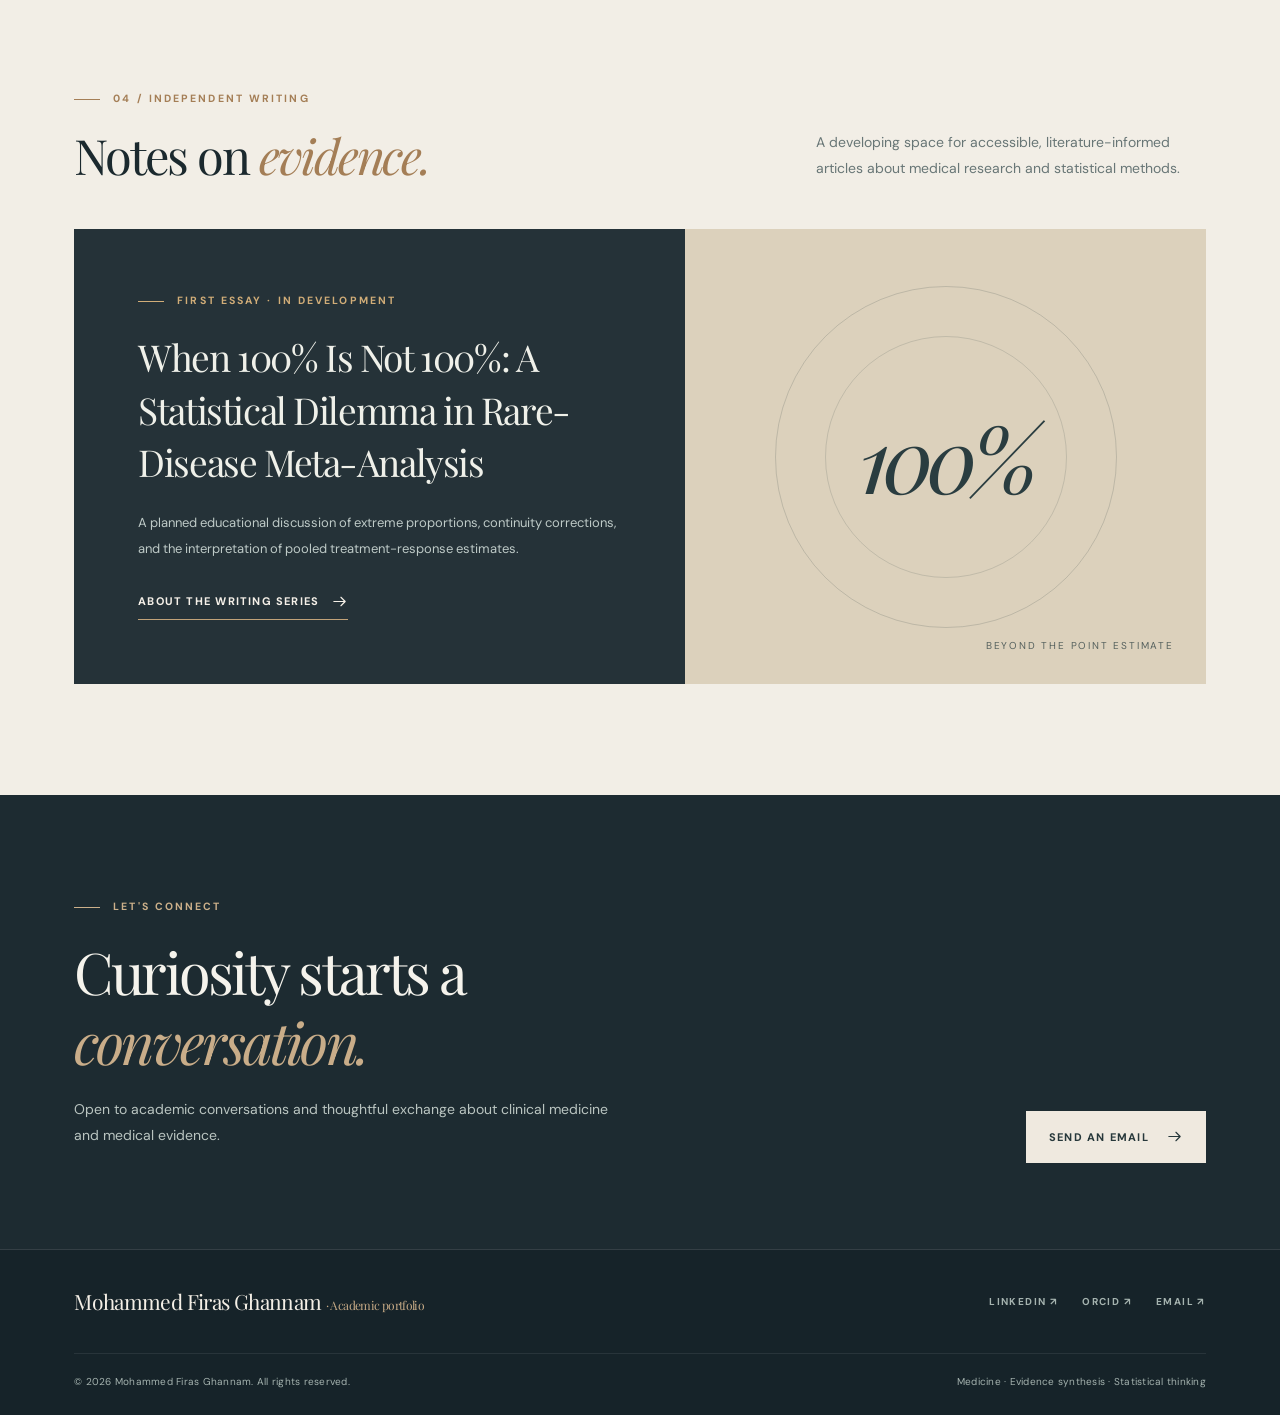
==== commit f49400e3: "Restore research experience and hide unpublished study titles" ====
--- a/index.html
+++ b/index.html
@@ -1,16 +1,22 @@
 <!doctype html><html lang="en"><head><meta charset="utf-8"><meta name="viewport" content="width=device-width,initial-scale=1"><meta name="theme-color" content="#f5f2eb"><meta name="description" content="Personal academic website of Mohammed Firas Ghannam, a final-year medical student at Yarmouk University, with interests in medicine, biostatistics, and evidence synthesis."><meta name="author" content="Mohammed Firas Ghannam"><meta name="robots" content="index,follow"><meta property="og:type" content="website"><meta property="og:title" content="Mohammed Firas Ghannam | Medicine &amp; Evidence"><meta property="og:description" content="Personal academic website of Mohammed Firas Ghannam, a final-year medical student at Yarmouk University, with interests in medicine, biostatistics, and evidence synthesis."><meta property="og:image" content="social-cover.jpg"><meta name="twitter:card" content="summary_large_image"><title>Mohammed Firas Ghannam | Medicine, Research &amp; Evidence</title><link rel="icon" href="favicon.svg" type="image/svg+xml"><link rel="preconnect" href="https://fonts.googleapis.com"><link rel="preconnect" href="https://fonts.gstatic.com" crossorigin><link rel="stylesheet" href="styles.css"><script type="application/ld+json">{"@context":"https://schema.org","@type":"Person","name":"Mohammed Firas Ghannam","description":"Final-year medical student at Yarmouk University with an interest in clinical research, evidence synthesis, and statistical analysis.","email":"mailto:mghannamm4g@gmail.com","affiliation":{"@type":"CollegeOrUniversity","name":"Yarmouk University"},"sameAs":["https://orcid.org/0009-0002-7203-2063","https://www.linkedin.com/in/mohammedghannam"]}</script></head><body><a class="skip-link" href="#main" style="position:absolute;top:-100px;left:10px;z-index:1000;background:#fff;padding:8px" onfocus="this.style.top='10px'" onblur="this.style.top='-100px'">Skip to content</a><header class="site-header"><div class="container nav-wrap">
 <a href="index.html" class="brand" aria-label="Mohammed Firas Ghannam, homepage"><span class="brand-monogram">MG</span><span class="brand-type"><b>Mohammed Firas Ghannam</b><small>Medicine · Evidence · Writing</small></span></a>
 <button class="menu-toggle" type="button" aria-label="Toggle navigation" aria-expanded="false" aria-controls="site-menu"><svg viewBox="0 0 24 24" fill="none" stroke="currentColor" stroke-width="1.7" aria-hidden="true"><path d="M4 7h16M4 12h16M4 17h16"/></svg></button>
-<nav id="site-menu" class="nav-links" aria-label="Main navigation"><a href="index.html" aria-current="page">Home</a><a href="index.html#about">About</a><a href="writing.html" >Writing</a><a href="mailto:mghannamm4g@gmail.com" class="nav-contact">Get in touch ↗</a></nav>
+<nav id="site-menu" class="nav-links" aria-label="Main navigation"><a href="index.html" aria-current="page">Home</a><a href="index.html#about">About</a><a href="research.html">Research</a><a href="writing.html" >Writing</a><a href="mailto:mghannamm4g@gmail.com" class="nav-contact">Get in touch ↗</a></nav>
 </div></header>
 <main id="main">
 <section class="hero" aria-labelledby="home-title"><div class="container hero-grid">
-<div class="hero-copy"><span class="eyebrow">An academic portfolio</span><h1 id="home-title">Mohammed<br>Firas <em>Ghannam.</em></h1><p class="hero-role">Final-Year Medical Student <span aria-hidden="true">·</span> Clinical Researcher</p><p class="hero-description">Final-year medical student at Yarmouk University, Jordan, interested in clinical medicine, biostatistics, and evidence-based practice.</p><div class="hero-buttons"><a class="button" href="#about">About me <svg viewBox="0 0 24 24" fill="none" stroke="currentColor" stroke-width="1.6" stroke-linecap="round" stroke-linejoin="round" aria-hidden="true"><path d="M4 12h16m-6-6 6 6-6 6"/></svg></a><a class="button button-light" href="writing.html">Independent writing <svg viewBox="0 0 24 24" fill="none" stroke="currentColor" stroke-width="1.6" stroke-linecap="round" stroke-linejoin="round" aria-hidden="true"><path d="M4 12h16m-6-6 6 6-6 6"/></svg></a></div></div>
+<div class="hero-copy"><span class="eyebrow">An academic portfolio</span><h1 id="home-title">Mohammed<br>Firas <em>Ghannam.</em></h1><p class="hero-role">Final-Year Medical Student <span aria-hidden="true">·</span> Clinical Researcher</p><p class="hero-description">Final-year medical student at Yarmouk University, Jordan, interested in clinical medicine, biostatistics, and evidence-based practice.</p><div class="hero-buttons"><a class="button" href="research.html">Research interests <svg viewBox="0 0 24 24" fill="none" stroke="currentColor" stroke-width="1.6" stroke-linecap="round" stroke-linejoin="round" aria-hidden="true"><path d="M4 12h16m-6-6 6 6-6 6"/></svg></a><a class="button button-light" href="writing.html">Independent writing <svg viewBox="0 0 24 24" fill="none" stroke="currentColor" stroke-width="1.6" stroke-linecap="round" stroke-linejoin="round" aria-hidden="true"><path d="M4 12h16m-6-6 6 6-6 6"/></svg></a></div></div>
 <div class="hero-photo-side"><div class="hero-portrait-frame"><div class="hero-portrait"><img src="mohammed-ghannam-portrait.webp" alt="Portrait of Mohammed Firas Ghannam wearing a white medical coat and dark tie" width="1223" height="1286" decoding="async" fetchpriority="high"></div><div class="portrait-caption"><strong>Mohammed F. Ghannam</strong><small>Yarmouk University · Jordan</small></div><div class="hero-side-note">Medicine · Inquiry · Evidence</div></div></div>
 </div></section>
 <div class="bar"><div class="container bar-inner"><div class="bar-intro"><span>✦</span><p>An interest in medicine, evidence, and clear thinking.</p></div><div class="bar-points"><span>Clinical medicine</span><span>Evidence synthesis</span><span>Biostatistics</span></div></div></div>
 <section id="about" class="section"><div class="container about-layout"><div><span class="eyebrow">01 / About</span><p class="about-quote">Medicine.<br><em>Evidence.</em><br>Perspective.</p><div class="about-rule"></div><a class="text-link" href="writing.html">Explore my writing <svg viewBox="0 0 24 24" fill="none" stroke="currentColor" stroke-width="1.6" stroke-linecap="round" stroke-linejoin="round" aria-hidden="true"><path d="M4 12h16m-6-6 6 6-6 6"/></svg></a></div><div><h2 style="margin-top:0">About <em>me.</em></h2><p class="about-text">I am a final-year medical student at Yarmouk University in Jordan, with interests in clinical medicine, evidence synthesis, and biostatistics. I value rigorous analysis, thoughtful interpretation, and clear communication of medical evidence.</p><p class="about-meta">MD Candidate · Yarmouk University · Expected 2027</p></div></div></section>
-<section class="section" id="expertise"><div class="container"><div class="section-head"><div><span class="eyebrow">02 / Approach</span><h2>Three connected <em>perspectives.</em></h2></div><p class="section-intro">Areas of academic interest spanning clinical practice, evidence synthesis, and statistical reasoning.</p></div><div class="expertise-grid"><div class="expertise-card"><span class="expertise-num">I.</span><h3>Clinical medicine</h3><p>Learning from patient care, clinical rotations, and the questions that emerge in everyday practice.</p></div><div class="expertise-card"><span class="expertise-num">II.</span><h3>Evidence synthesis</h3><p>Bringing together findings across studies through systematic reviews, critical appraisal, and meta-analysis.</p></div><div class="expertise-card"><span class="expertise-num">III.</span><h3>Statistical reasoning</h3><p>Working with data in R and SPSS, examining assumptions, and interpreting results with appropriate caution.</p></div></div></div></section>
-<section class="section writing-section" id="writing"><div class="container"><div class="section-head"><div><span class="eyebrow">03 / Independent writing</span><h2>Notes on <em>evidence.</em></h2></div><p class="section-intro">A developing space for accessible, literature-informed articles about medical research and statistical methods.</p></div><div class="writing-feature"><div class="writing-content"><span class="eyebrow">First essay · In development</span><h3>When 100% Is Not 100%: A Statistical Dilemma in Rare-Disease Meta-Analysis</h3><p>A planned educational discussion of extreme proportions, continuity corrections, and the interpretation of pooled treatment-response estimates.</p><a class="text-link" href="writing.html">About the writing series <svg viewBox="0 0 24 24" fill="none" stroke="currentColor" stroke-width="1.6" stroke-linecap="round" stroke-linejoin="round" aria-hidden="true"><path d="M4 12h16m-6-6 6 6-6 6"/></svg></a></div><div class="writing-visual" aria-hidden="true"><span>100%</span><small>Beyond the point estimate</small></div></div></div></section>
+<section id="featured-research" class="section research-section"><div class="container"><div class="section-head"><div><span class="eyebrow">02 / Research</span><h2>Research &amp; <em>methods.</em></h2></div><p class="section-intro">Experience in evidence synthesis and original clinical research, with emphasis on quantitative analysis and sound interpretation.</p></div><div class="research-grid">
+<a class="research-card" href="research.html"><div class="card-top"><span class="card-num">01</span><span class="card-tag">Evidence synthesis</span></div><h3>Systematic reviews & meta-analysis</h3><p>Literature synthesis, critical appraisal, pooling of study estimates, and transparent reporting of results.</p><div class="card-bottom"><span class="card-role">QUANTITATIVE SYNTHESIS</span><span class="card-arrow" aria-hidden="true">↗</span></div></a>
+<a class="research-card" href="research.html"><div class="card-top"><span class="card-num">02</span><span class="card-tag">Clinical research</span></div><h3>Observational studies</h3><p>Statistical analysis and interpretation of clinical data, including descriptive and inferential methods.</p><div class="card-bottom"><span class="card-role">DATA ANALYSIS</span><span class="card-arrow" aria-hidden="true">↗</span></div></a>
+<a class="research-card" href="research.html"><div class="card-top"><span class="card-num">03</span><span class="card-tag">Rare diseases & specialties</span></div><h3>Clinical evidence across specialties</h3><p>Experience with evidence synthesis in rare conditions and specialties including ophthalmology and nephrology.</p><div class="card-bottom"><span class="card-role">PATIENT-LEVEL & DESCRIPTIVE SYNTHESIS</span><span class="card-arrow" aria-hidden="true">↗</span></div></a>
+<a class="research-card" href="research.html"><div class="card-top"><span class="card-num">04</span><span class="card-tag">Medical education</span></div><h3>Education & research methods</h3><p>Quantitative evaluation of educational approaches and interpretation of quasi-experimental research.</p><div class="card-bottom"><span class="card-role">STATISTICAL REPORTING</span><span class="card-arrow" aria-hidden="true">↗</span></div></a>
+</div><p class="footnote">Areas of research experience are shown without unpublished manuscript titles. Verified publications can be added as they become available.</p><div class="section-center"><a class="text-link" href="research.html">Explore my research experience <svg viewBox="0 0 24 24" fill="none" stroke="currentColor" stroke-width="1.6" stroke-linecap="round" stroke-linejoin="round" aria-hidden="true"><path d="M4 12h16m-6-6 6 6-6 6"/></svg></a></div></div></section>
+<section class="section" id="expertise"><div class="container"><div class="section-head"><div><span class="eyebrow">03 / Approach</span><h2>Three connected <em>perspectives.</em></h2></div><p class="section-intro">Areas of academic interest spanning clinical practice, evidence synthesis, and statistical reasoning.</p></div><div class="expertise-grid"><div class="expertise-card"><span class="expertise-num">I.</span><h3>Clinical medicine</h3><p>Learning from patient care, clinical rotations, and the questions that emerge in everyday practice.</p></div><div class="expertise-card"><span class="expertise-num">II.</span><h3>Evidence synthesis</h3><p>Bringing together findings across studies through systematic reviews, critical appraisal, and meta-analysis.</p></div><div class="expertise-card"><span class="expertise-num">III.</span><h3>Statistical reasoning</h3><p>Working with data in R and SPSS, examining assumptions, and interpreting results with appropriate caution.</p></div></div></div></section>
+<section class="section writing-section" id="writing"><div class="container"><div class="section-head"><div><span class="eyebrow">04 / Independent writing</span><h2>Notes on <em>evidence.</em></h2></div><p class="section-intro">A developing space for accessible, literature-informed articles about medical research and statistical methods.</p></div><div class="writing-feature"><div class="writing-content"><span class="eyebrow">First essay · In development</span><h3>When 100% Is Not 100%: A Statistical Dilemma in Rare-Disease Meta-Analysis</h3><p>A planned educational discussion of extreme proportions, continuity corrections, and the interpretation of pooled treatment-response estimates.</p><a class="text-link" href="writing.html">About the writing series <svg viewBox="0 0 24 24" fill="none" stroke="currentColor" stroke-width="1.6" stroke-linecap="round" stroke-linejoin="round" aria-hidden="true"><path d="M4 12h16m-6-6 6 6-6 6"/></svg></a></div><div class="writing-visual" aria-hidden="true"><span>100%</span><small>Beyond the point estimate</small></div></div></div></section>
 </main><section class="contact-section" id="contact"><div class="container contact-grid"><div><span class="eyebrow">Let's connect</span><h2>Curiosity starts a <em>conversation.</em></h2><p>Open to academic conversations and thoughtful exchange about clinical medicine and medical evidence.</p></div><a class="button" href="mailto:mghannamm4g@gmail.com">Send an email <svg viewBox="0 0 24 24" fill="none" stroke="currentColor" stroke-width="1.6" stroke-linecap="round" stroke-linejoin="round" aria-hidden="true"><path d="M4 12h16m-6-6 6 6-6 6"/></svg></a></div></section>
 <footer class="site-footer"><div class="container"><div class="footer-top"><a class="footer-brand" href="index.html">Mohammed Firas Ghannam <span>· Academic portfolio</span></a><div class="footer-social"><a href="https://www.linkedin.com/in/mohammedghannam" target="_blank" rel="noopener noreferrer">LinkedIn ↗</a><a href="https://orcid.org/0009-0002-7203-2063" target="_blank" rel="noopener noreferrer">ORCID ↗</a><a href="mailto:mghannamm4g@gmail.com">Email ↗</a></div></div><div class="footer-bottom"><span>© <span id="year">2026</span> Mohammed Firas Ghannam. All rights reserved.</span><span>Medicine · Evidence synthesis · Statistical thinking</span></div></div></footer><script src="script.js" defer></script></body></html>
--- a/styles.css
+++ b/styles.css
@@ -19,3 +19,6 @@
 @media (max-width:800px){.nav-wrap{height:78px}.menu-toggle{display:inline-flex}.nav-links{position:absolute;top:78px;left:0;right:0;display:none;flex-direction:column;align-items:stretch;padding:24px var(--side) 32px;background:#f8f5ef;border-top:1px solid var(--border);box-shadow:0 15px 20px rgba(0,0,0,.09);gap:0}.nav-links.open{display:flex}.nav-links a:not(.nav-contact){padding:15px 3px;border-bottom:1px solid var(--border);font-size:12px}.nav-contact{margin-top:20px}.hero-grid{grid-template-columns:1fr;gap:45px;padding-top:67px;padding-bottom:77px}.hero-copy{max-width:700px}.hero h1{font-size:clamp(52px,10vw,83px)}.hero-photo-side{justify-content:flex-start}.hero-portrait-frame{max-width:460px}.hero-portrait{height:460px}.portrait-caption{right:-20px}.bar-inner{flex-wrap:wrap;padding-top:25px;padding-bottom:25px;min-height:0}.bar-points{flex-wrap:wrap}.about-layout{grid-template-columns:1fr;gap:30px}.about-quote{max-width:650px}.section{padding-top:78px;padding-bottom:85px}.expertise-grid{gap:21px}.writing-feature{grid-template-columns:1fr}.writing-visual{min-height:235px}.writing-visual:before{width:240px;height:240px}.writing-visual:after{width:160px;height:160px}.writing-list{grid-template-columns:1fr}.project-item{grid-template-columns:50px 1fr}.project-role{grid-column:2;justify-self:start;padding:0}.page-hero{padding:72px 0 63px}}
 @media (max-width:580px){.container{padding-left:24px;padding-right:24px}.brand-type b{font-size:10px}.brand-type small{font-size:8px}.brand{gap:9px}.brand-monogram{height:39px;width:39px;font-size:19px}.hero-grid{padding-top:53px;padding-bottom:67px}.hero h1{font-size:clamp(47px,12vw,70px)}.hero-role{font-size:10px;margin-bottom:17px}.hero-description{font-size:14px}.hero-buttons{gap:12px}.button{min-height:48px;padding:12px 16px;font-size:10px}.button-light{padding-left:0}.hero-portrait-frame{padding:10px 11px 0 0;width:calc(100% - 12px)}.hero-portrait{height:420px}.portrait-caption{right:-9px;padding:14px 16px;min-width:157px}.portrait-caption strong{font-size:9px}.bar-intro p{font-size:13px}.bar-points{gap:10px 19px}.section h2{font-size:39px}.section-head{display:block}.section-head .section-intro{margin-top:20px}.section-head .text-link{margin-top:21px}.section{padding-top:62px;padding-bottom:69px}.research-grid,.expertise-grid{grid-template-columns:1fr}.research-card{min-height:250px;padding:27px}.expertise-card h3{margin-top:10px}.detail-list{gap:18px;grid-template-columns:1fr}.writing-content{padding:33px 26px}.writing-feature h3{font-size:34px}.contact-section{padding:67px 0}.contact-grid{display:block}.contact-section h2{font-size:40px}.contact-section .button{margin-top:20px}.footer-top,.footer-bottom{display:block}.footer-social{gap:20px;flex-wrap:wrap;margin-top:20px}.footer-bottom span{display:block;margin:5px 0}.page-hero{padding:60px 0}.page-title{font-size:50px}.project-item{padding:22px 19px;grid-template-columns:36px 1fr;gap:12px}.project-item h3{font-size:21px}.index-intro{display:block}.writing-entry h2{font-size:33px}}
 @media (prefers-reduced-motion:reduce){html{scroll-behavior:auto}*,*:before,*:after{transition:none!important;animation:none!important}}
+
+/* Concise About section */
+.about-meta{margin:25px 0 0;padding-top:19px;border-top:1px solid var(--border);color:var(--gold);font-size:10.5px;letter-spacing:.13em;text-transform:uppercase;font-weight:700;line-height:1.9}
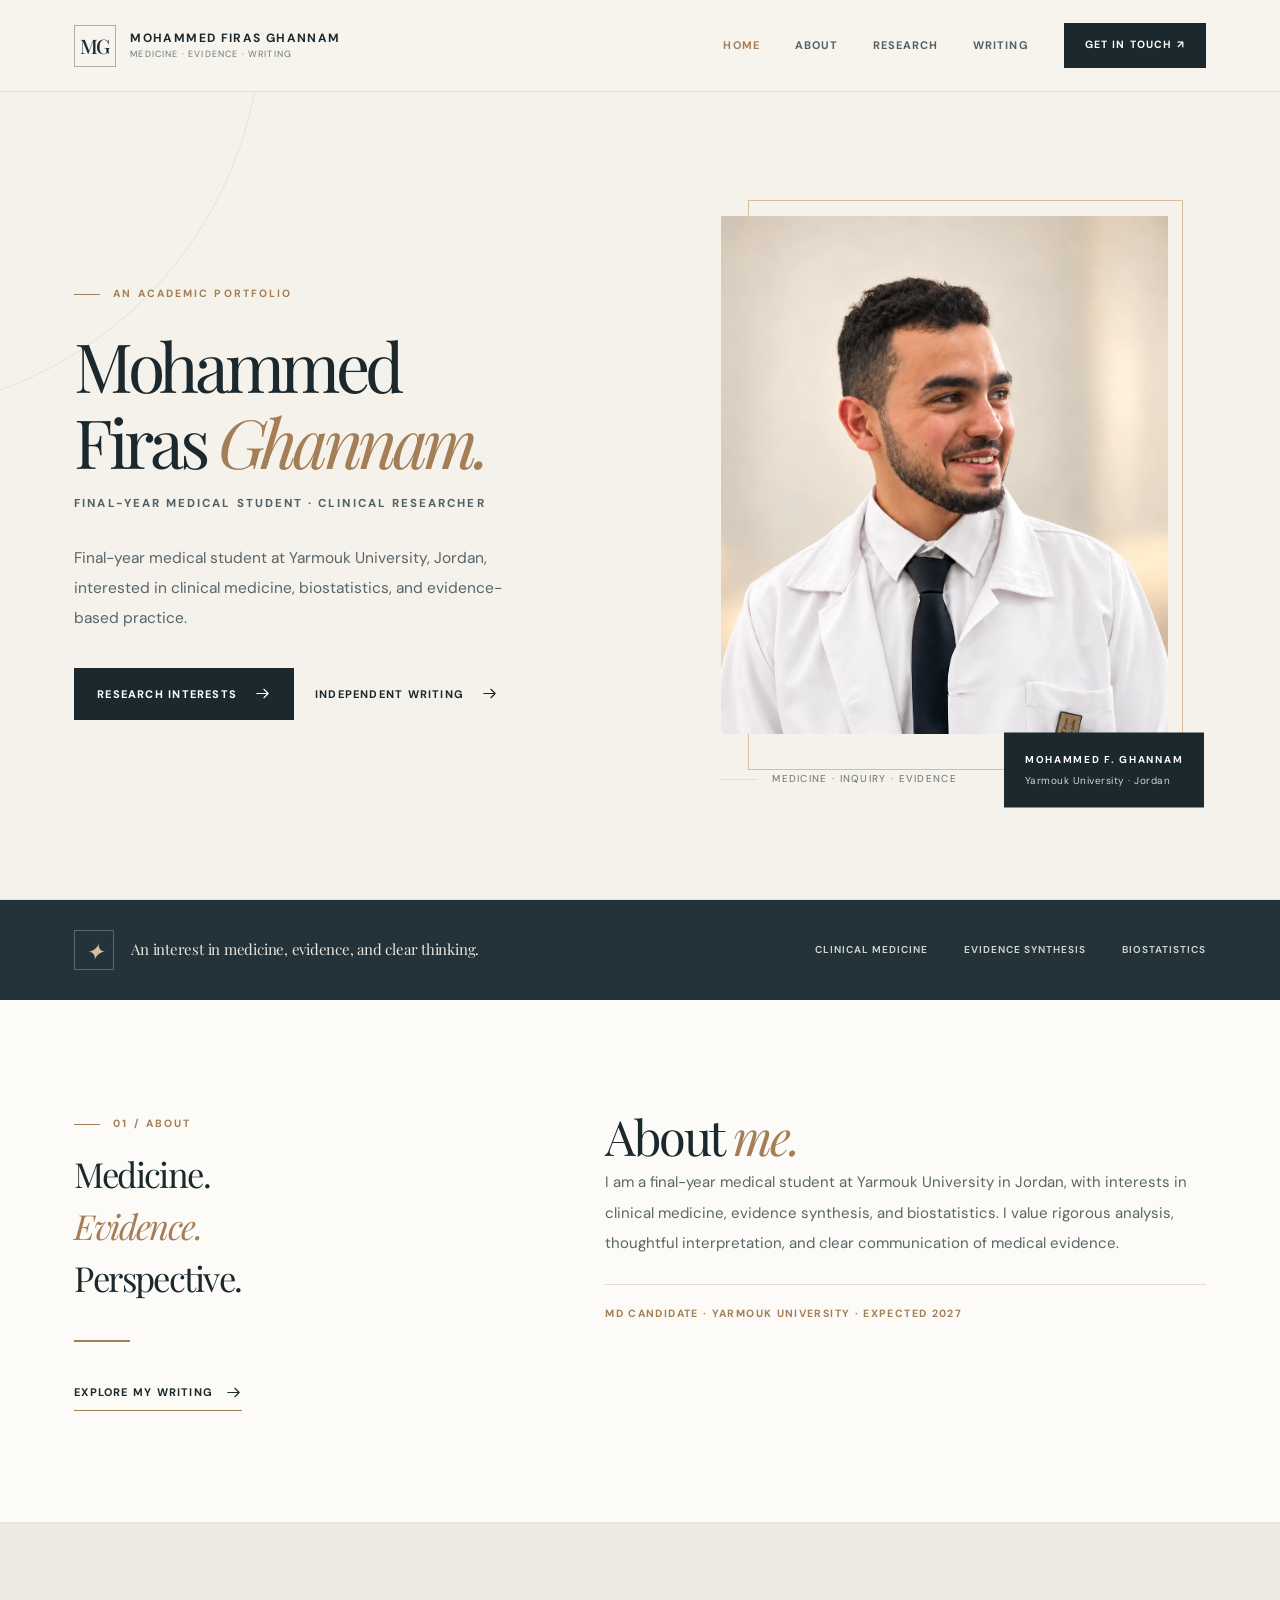
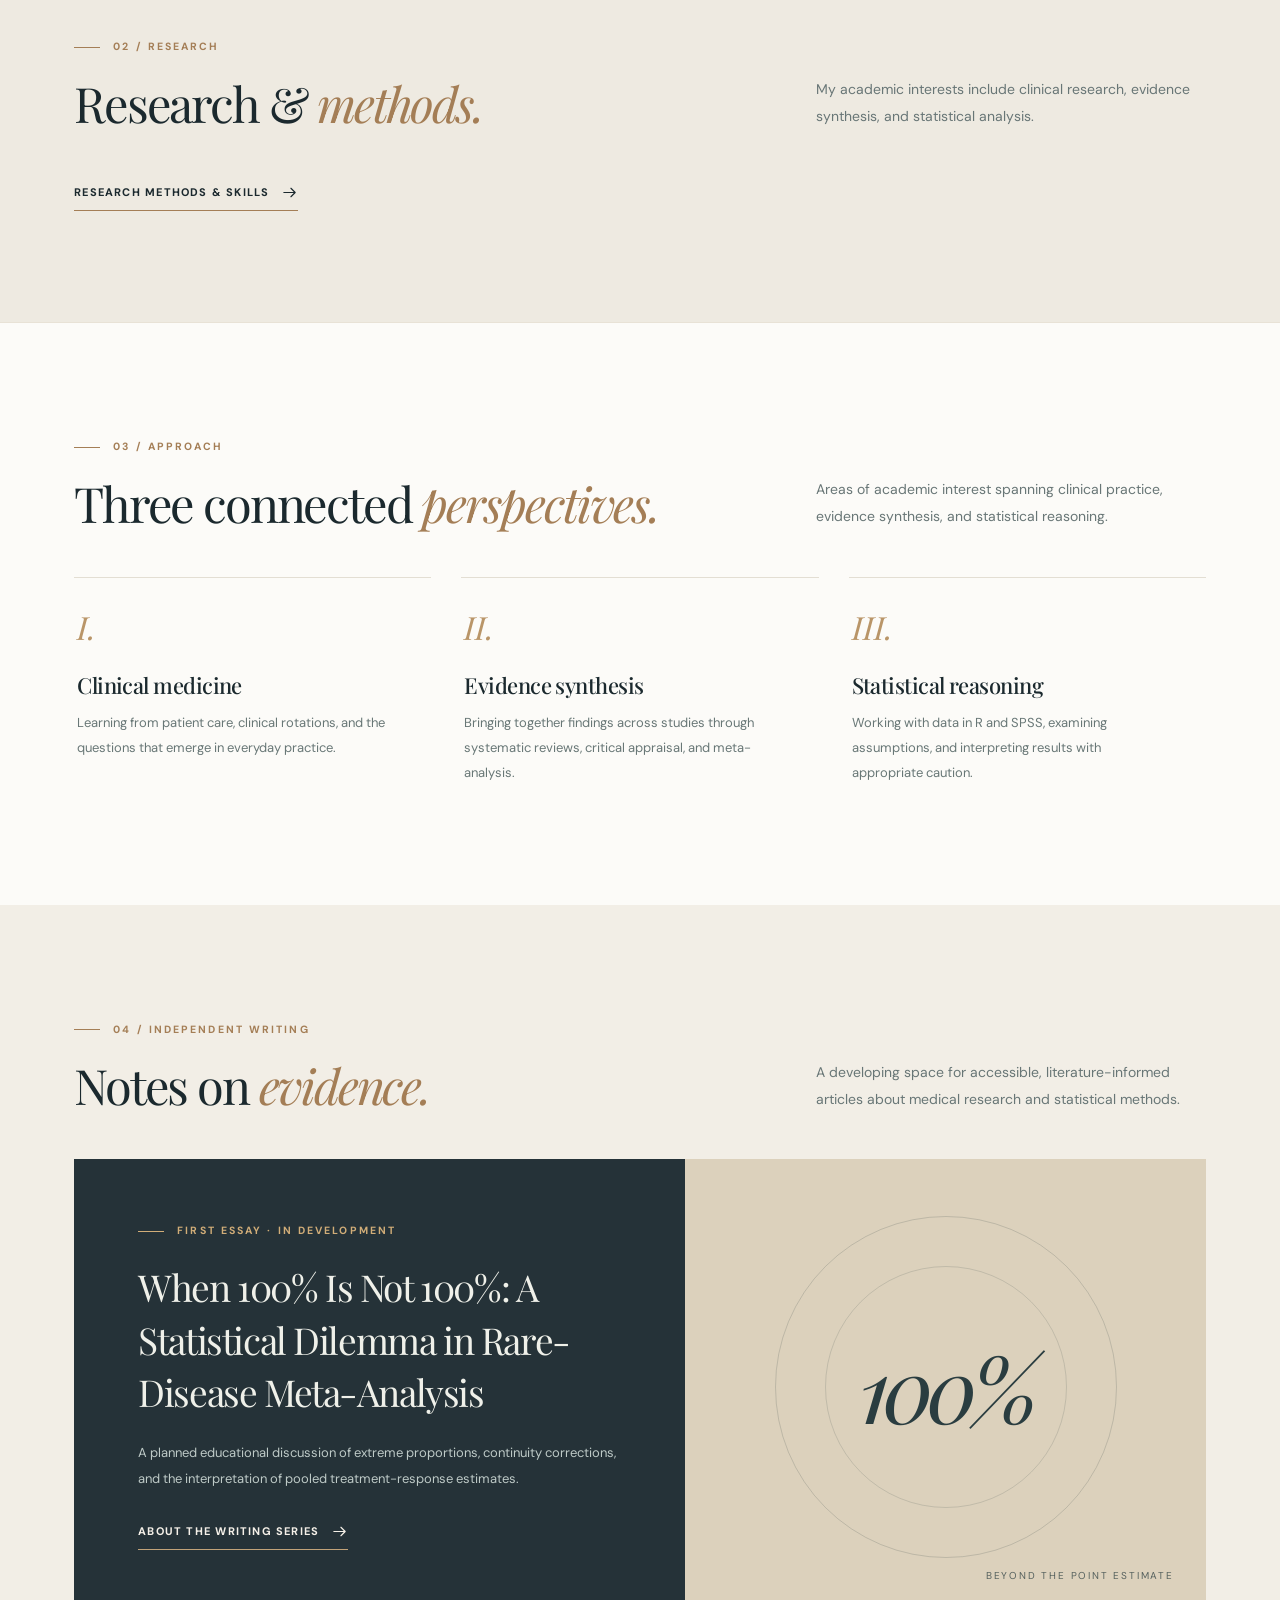
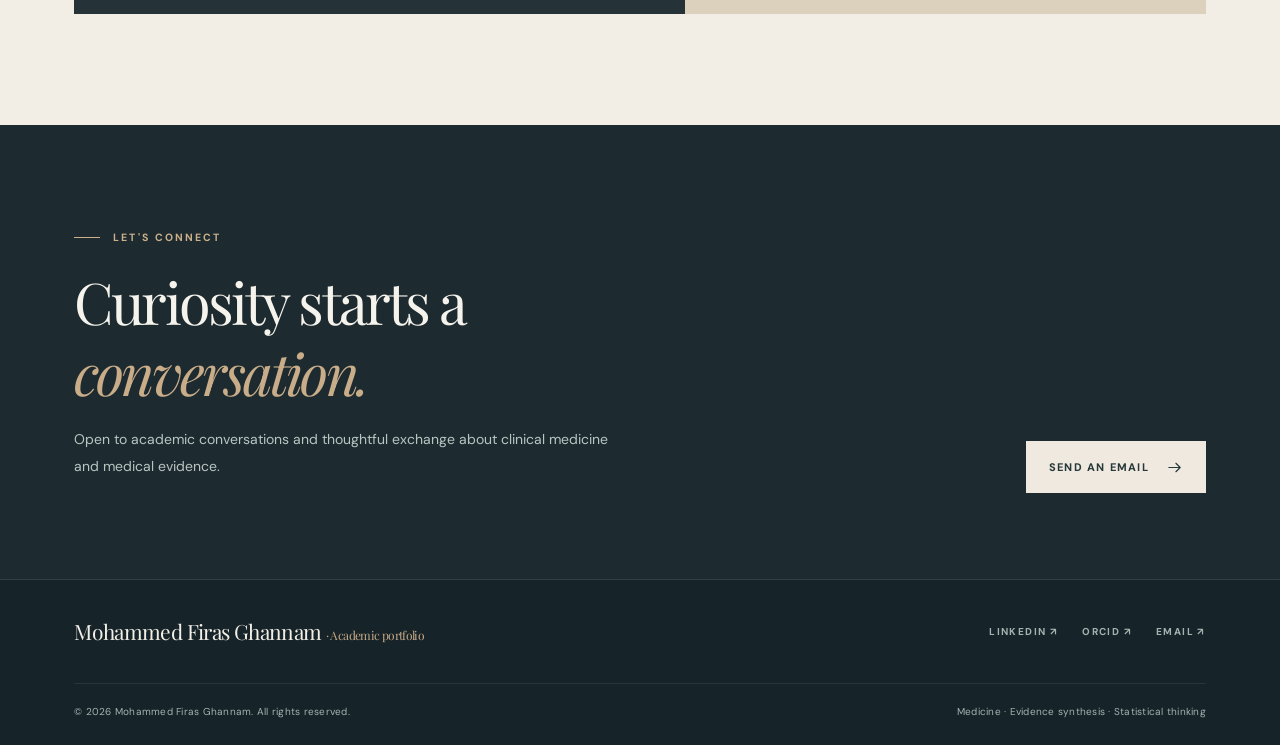
==== commit 4a13ea35: "Remove individual research listings; keep concise research and methodology overview" ====
--- a/index.html
+++ b/index.html
@@ -10,12 +10,7 @@
 </div></section>
 <div class="bar"><div class="container bar-inner"><div class="bar-intro"><span>✦</span><p>An interest in medicine, evidence, and clear thinking.</p></div><div class="bar-points"><span>Clinical medicine</span><span>Evidence synthesis</span><span>Biostatistics</span></div></div></div>
 <section id="about" class="section"><div class="container about-layout"><div><span class="eyebrow">01 / About</span><p class="about-quote">Medicine.<br><em>Evidence.</em><br>Perspective.</p><div class="about-rule"></div><a class="text-link" href="writing.html">Explore my writing <svg viewBox="0 0 24 24" fill="none" stroke="currentColor" stroke-width="1.6" stroke-linecap="round" stroke-linejoin="round" aria-hidden="true"><path d="M4 12h16m-6-6 6 6-6 6"/></svg></a></div><div><h2 style="margin-top:0">About <em>me.</em></h2><p class="about-text">I am a final-year medical student at Yarmouk University in Jordan, with interests in clinical medicine, evidence synthesis, and biostatistics. I value rigorous analysis, thoughtful interpretation, and clear communication of medical evidence.</p><p class="about-meta">MD Candidate · Yarmouk University · Expected 2027</p></div></div></section>
-<section id="featured-research" class="section research-section"><div class="container"><div class="section-head"><div><span class="eyebrow">02 / Research</span><h2>Research &amp; <em>methods.</em></h2></div><p class="section-intro">Experience in evidence synthesis and original clinical research, with emphasis on quantitative analysis and sound interpretation.</p></div><div class="research-grid">
-<a class="research-card" href="research.html"><div class="card-top"><span class="card-num">01</span><span class="card-tag">Evidence synthesis</span></div><h3>Systematic reviews & meta-analysis</h3><p>Literature synthesis, critical appraisal, pooling of study estimates, and transparent reporting of results.</p><div class="card-bottom"><span class="card-role">QUANTITATIVE SYNTHESIS</span><span class="card-arrow" aria-hidden="true">↗</span></div></a>
-<a class="research-card" href="research.html"><div class="card-top"><span class="card-num">02</span><span class="card-tag">Clinical research</span></div><h3>Observational studies</h3><p>Statistical analysis and interpretation of clinical data, including descriptive and inferential methods.</p><div class="card-bottom"><span class="card-role">DATA ANALYSIS</span><span class="card-arrow" aria-hidden="true">↗</span></div></a>
-<a class="research-card" href="research.html"><div class="card-top"><span class="card-num">03</span><span class="card-tag">Rare diseases & specialties</span></div><h3>Clinical evidence across specialties</h3><p>Experience with evidence synthesis in rare conditions and specialties including ophthalmology and nephrology.</p><div class="card-bottom"><span class="card-role">PATIENT-LEVEL & DESCRIPTIVE SYNTHESIS</span><span class="card-arrow" aria-hidden="true">↗</span></div></a>
-<a class="research-card" href="research.html"><div class="card-top"><span class="card-num">04</span><span class="card-tag">Medical education</span></div><h3>Education & research methods</h3><p>Quantitative evaluation of educational approaches and interpretation of quasi-experimental research.</p><div class="card-bottom"><span class="card-role">STATISTICAL REPORTING</span><span class="card-arrow" aria-hidden="true">↗</span></div></a>
-</div><p class="footnote">Areas of research experience are shown without unpublished manuscript titles. Verified publications can be added as they become available.</p><div class="section-center"><a class="text-link" href="research.html">Explore my research experience <svg viewBox="0 0 24 24" fill="none" stroke="currentColor" stroke-width="1.6" stroke-linecap="round" stroke-linejoin="round" aria-hidden="true"><path d="M4 12h16m-6-6 6 6-6 6"/></svg></a></div></div></section>
+<section id="featured-research" class="section research-section"><div class="container"><div class="section-head"><div><span class="eyebrow">02 / Research</span><h2>Research &amp; <em>methods.</em></h2></div><p class="section-intro">My academic interests include clinical research, evidence synthesis, and statistical analysis.</p></div><a class="text-link" href="research.html">Research methods &amp; skills <svg viewBox="0 0 24 24" fill="none" stroke="currentColor" stroke-width="1.6" stroke-linecap="round" stroke-linejoin="round" aria-hidden="true"><path d="M4 12h16m-6-6 6 6-6 6"/></svg></a></div></section>
 <section class="section" id="expertise"><div class="container"><div class="section-head"><div><span class="eyebrow">03 / Approach</span><h2>Three connected <em>perspectives.</em></h2></div><p class="section-intro">Areas of academic interest spanning clinical practice, evidence synthesis, and statistical reasoning.</p></div><div class="expertise-grid"><div class="expertise-card"><span class="expertise-num">I.</span><h3>Clinical medicine</h3><p>Learning from patient care, clinical rotations, and the questions that emerge in everyday practice.</p></div><div class="expertise-card"><span class="expertise-num">II.</span><h3>Evidence synthesis</h3><p>Bringing together findings across studies through systematic reviews, critical appraisal, and meta-analysis.</p></div><div class="expertise-card"><span class="expertise-num">III.</span><h3>Statistical reasoning</h3><p>Working with data in R and SPSS, examining assumptions, and interpreting results with appropriate caution.</p></div></div></div></section>
 <section class="section writing-section" id="writing"><div class="container"><div class="section-head"><div><span class="eyebrow">04 / Independent writing</span><h2>Notes on <em>evidence.</em></h2></div><p class="section-intro">A developing space for accessible, literature-informed articles about medical research and statistical methods.</p></div><div class="writing-feature"><div class="writing-content"><span class="eyebrow">First essay · In development</span><h3>When 100% Is Not 100%: A Statistical Dilemma in Rare-Disease Meta-Analysis</h3><p>A planned educational discussion of extreme proportions, continuity corrections, and the interpretation of pooled treatment-response estimates.</p><a class="text-link" href="writing.html">About the writing series <svg viewBox="0 0 24 24" fill="none" stroke="currentColor" stroke-width="1.6" stroke-linecap="round" stroke-linejoin="round" aria-hidden="true"><path d="M4 12h16m-6-6 6 6-6 6"/></svg></a></div><div class="writing-visual" aria-hidden="true"><span>100%</span><small>Beyond the point estimate</small></div></div></div></section>
 </main><section class="contact-section" id="contact"><div class="container contact-grid"><div><span class="eyebrow">Let's connect</span><h2>Curiosity starts a <em>conversation.</em></h2><p>Open to academic conversations and thoughtful exchange about clinical medicine and medical evidence.</p></div><a class="button" href="mailto:mghannamm4g@gmail.com">Send an email <svg viewBox="0 0 24 24" fill="none" stroke="currentColor" stroke-width="1.6" stroke-linecap="round" stroke-linejoin="round" aria-hidden="true"><path d="M4 12h16m-6-6 6 6-6 6"/></svg></a></div></section>
